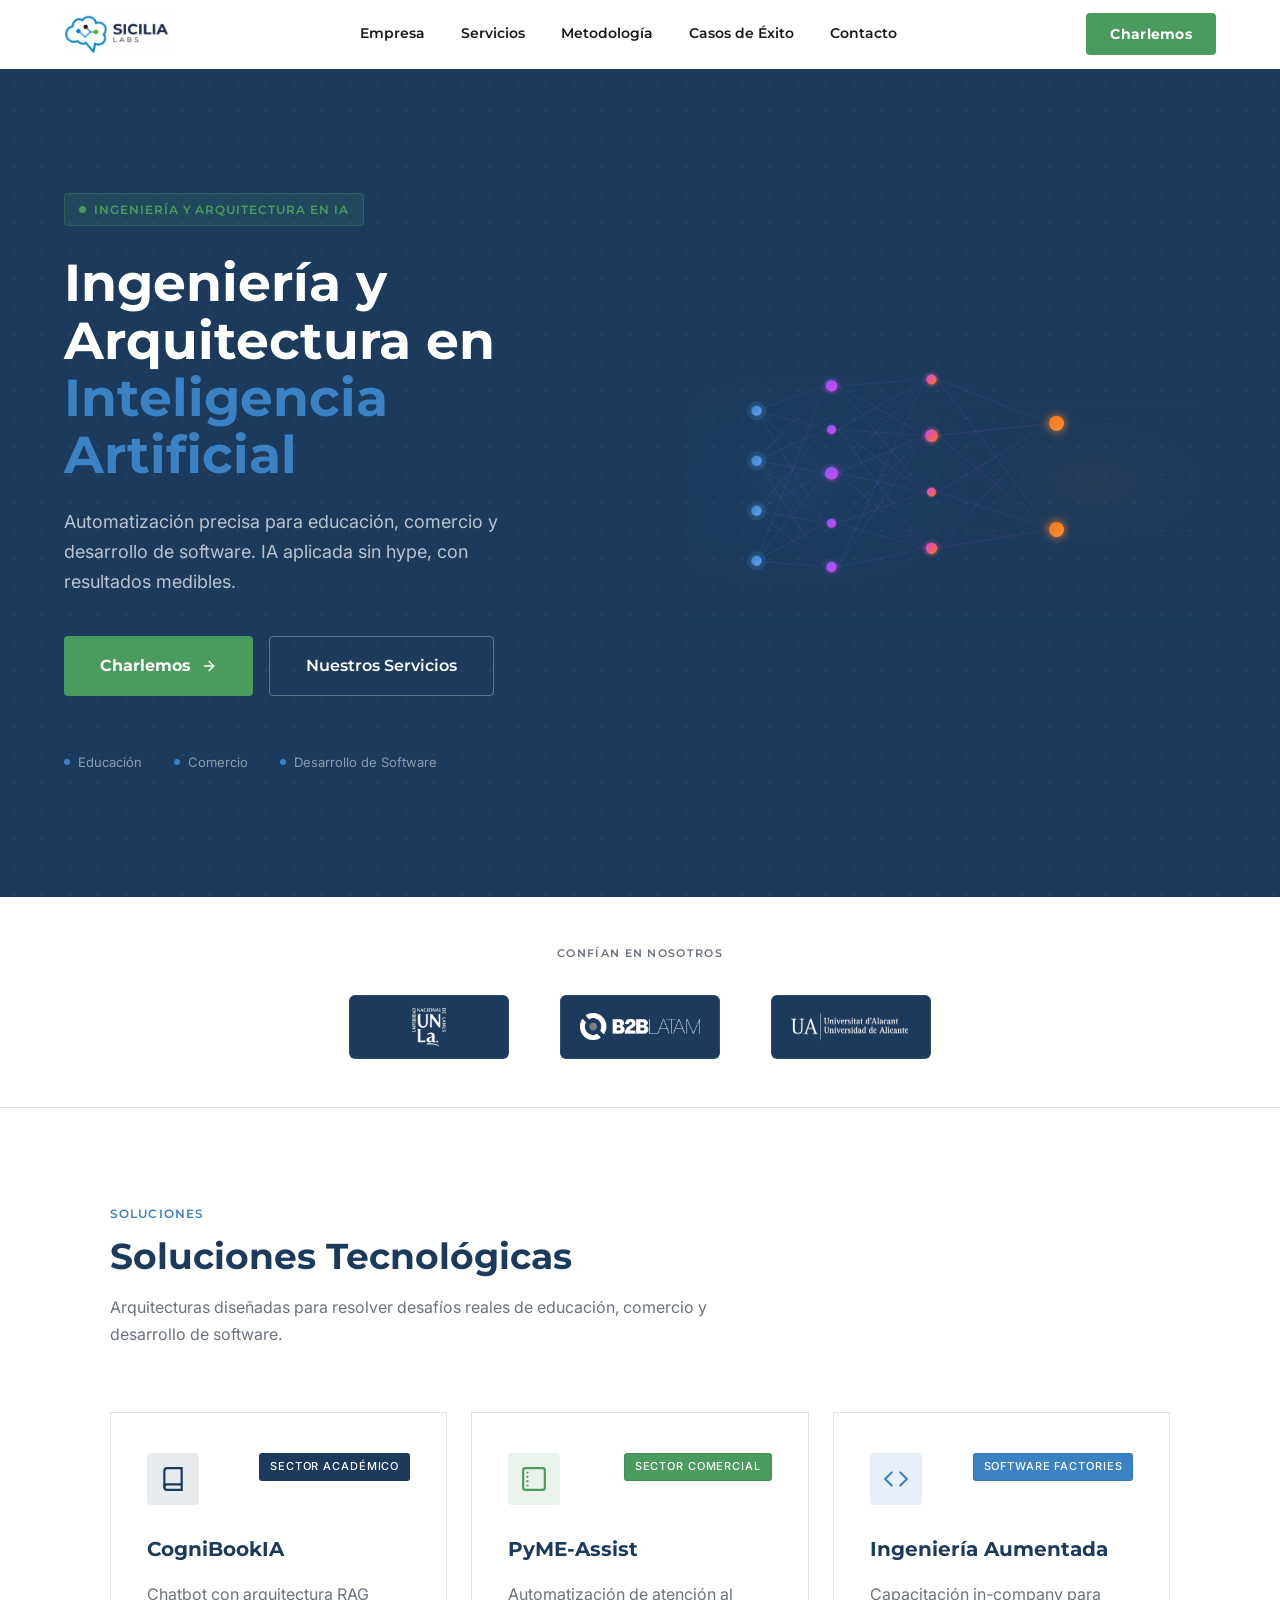
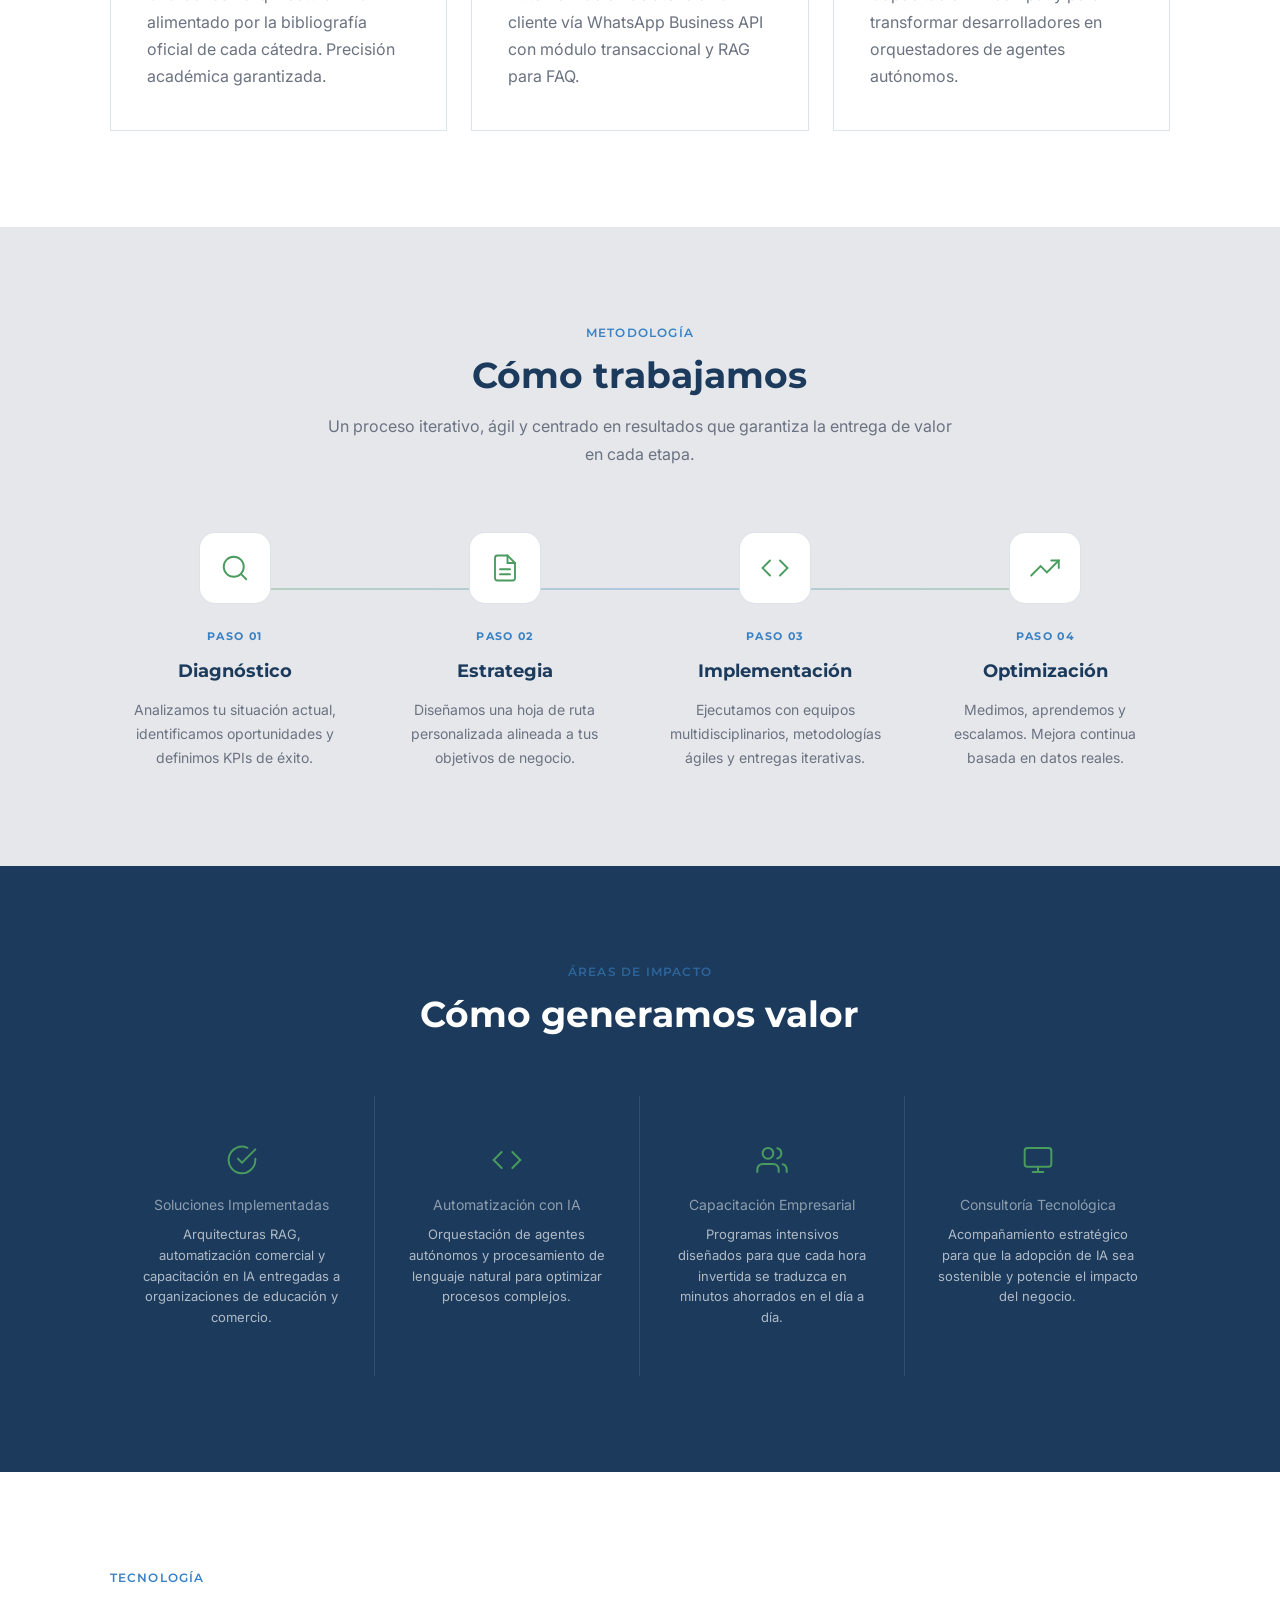
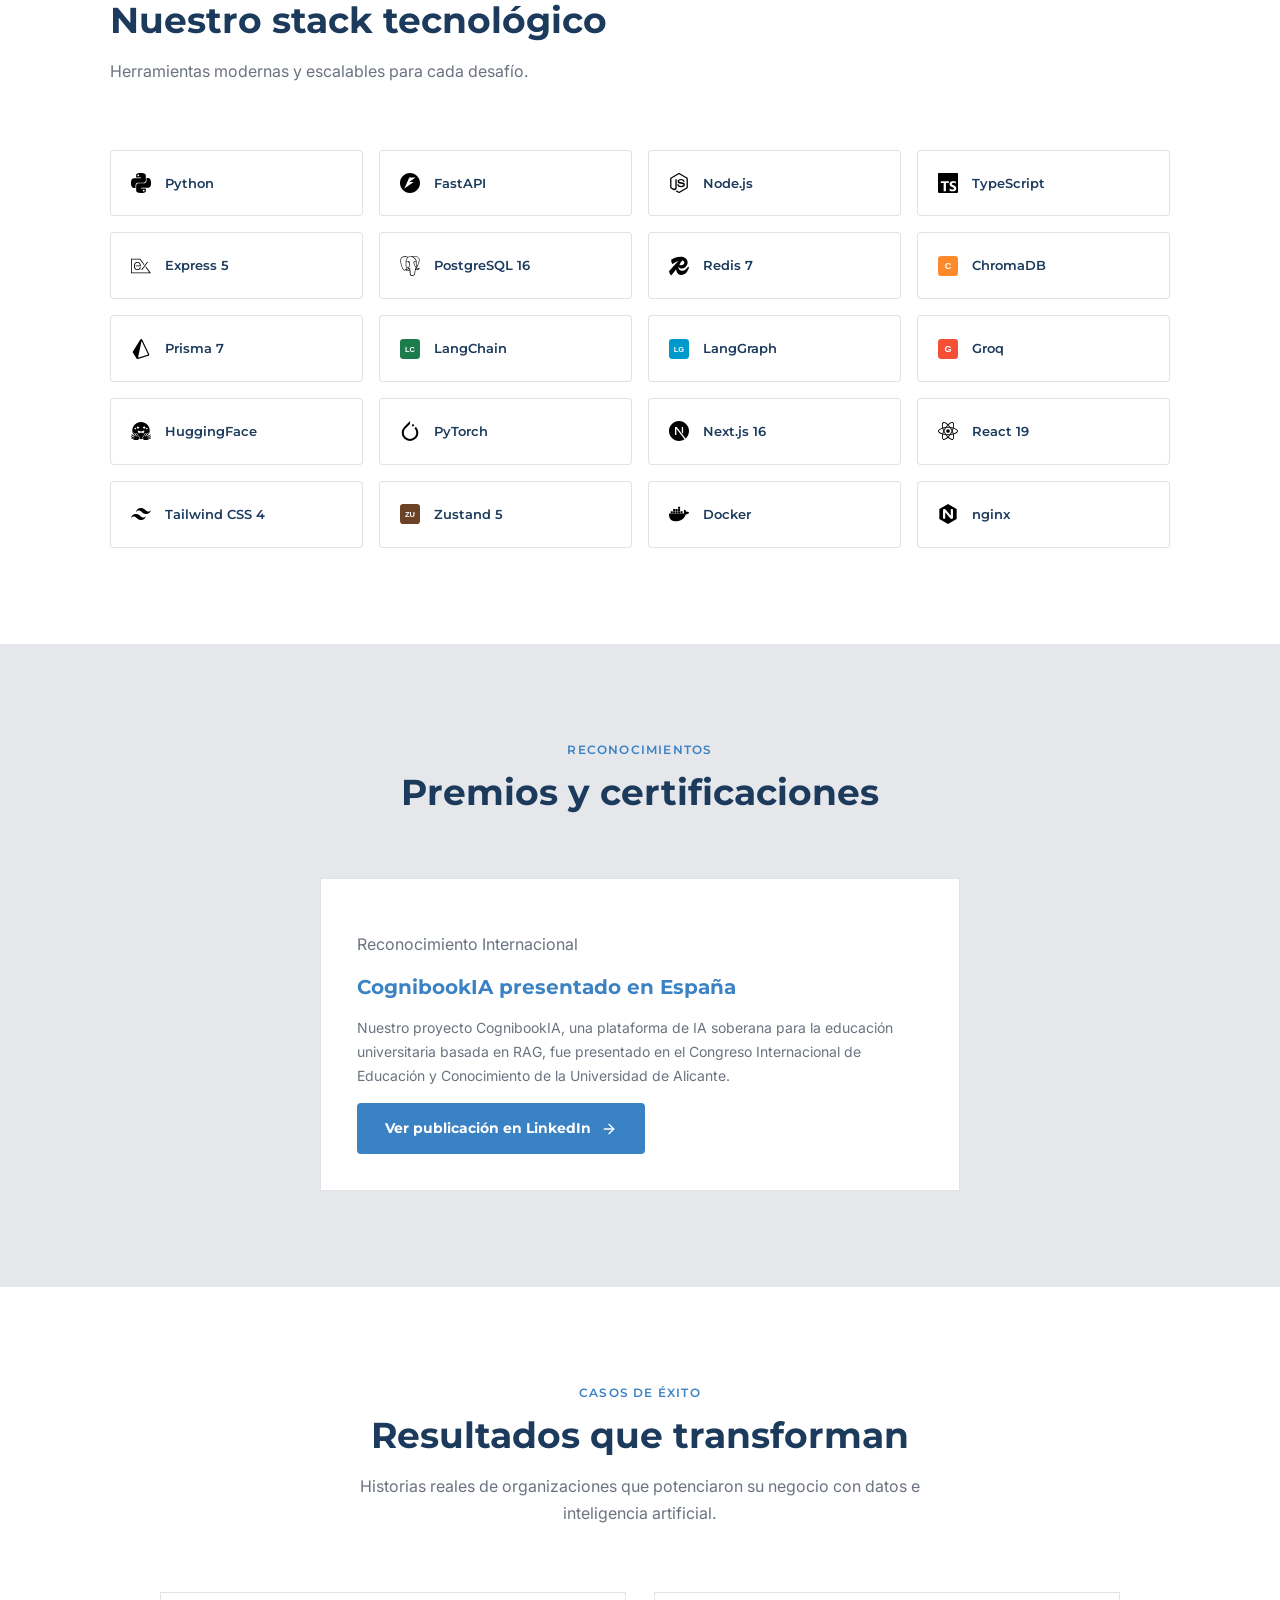
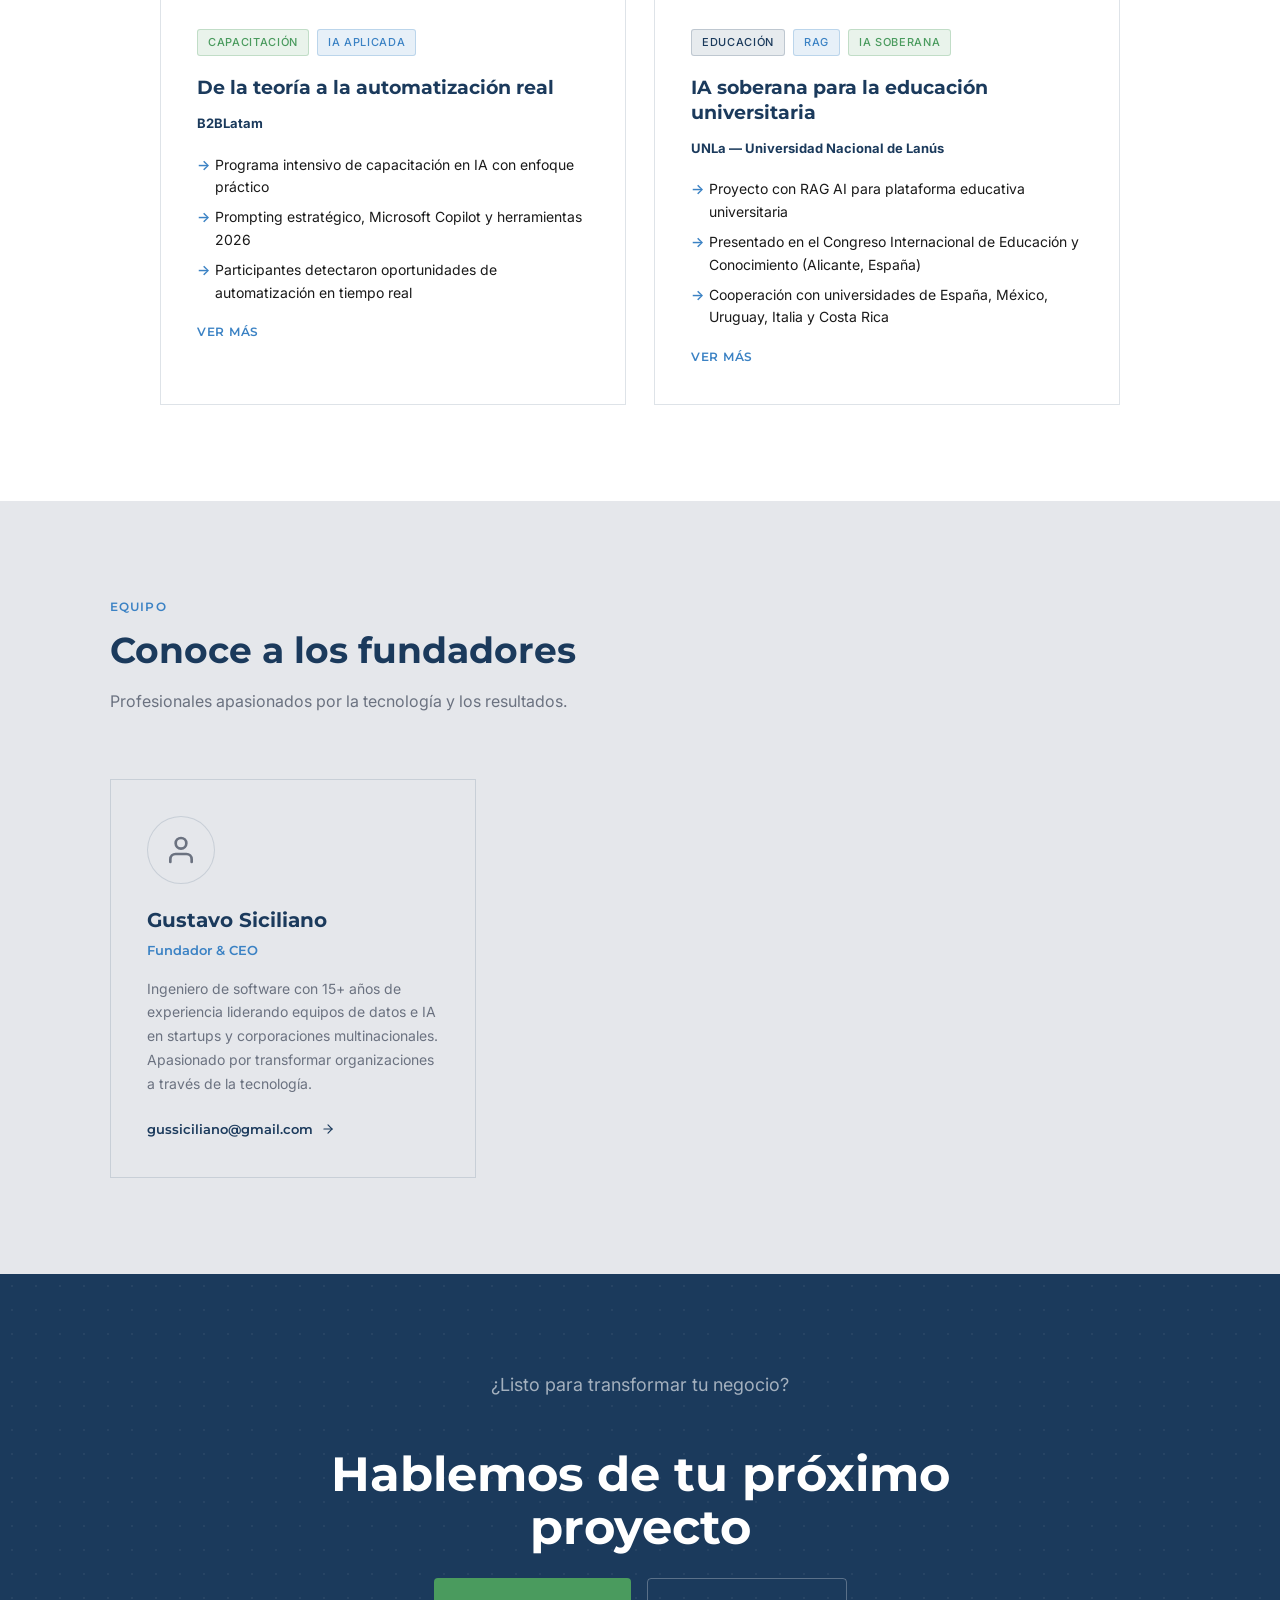
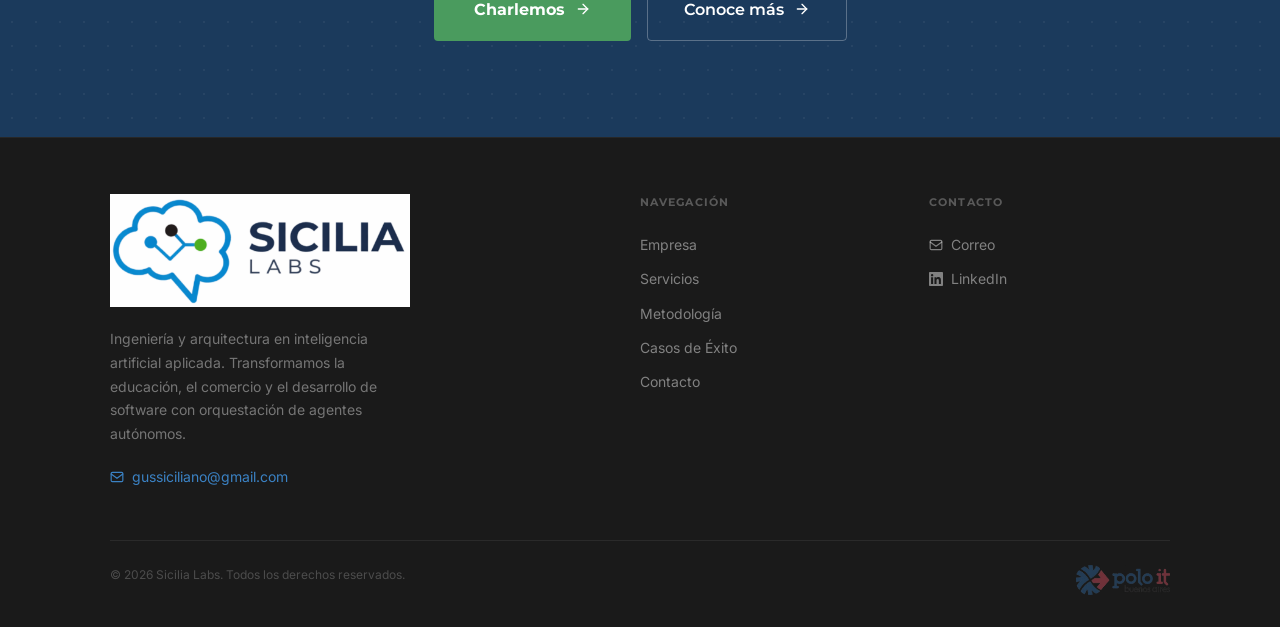
==== index.html @ d1e81785 "style: mejorar consistencia visual de la sección Soluciones Tecnológicas" ====
<!DOCTYPE html>
<html lang="es-MX">
<head>
  <meta charset="UTF-8">
  <meta name="viewport" content="width=device-width, initial-scale=1.0">
  <title>Sicilia Labs</title>
  <meta name="description" content="Sicilia Labs — Ingeniería y arquitectura en inteligencia artificial. Soluciones RAG para educación, automatización comercial y capacitación en IA para empresas.">
  <link rel="canonical" href="https://sicilialabs.tech/">
  <link rel="icon" type="image/png" href="assets/img/favicon.png">

  <meta property="og:type" content="website">
  <meta property="og:title" content="Sicilia Labs — Ingeniería y Arquitectura en IA">
  <meta property="og:description" content="Soluciones RAG para educación, automatización comercial con WhatsApp Business API y capacitación in-company en IA.">
  <meta property="og:url" content="https://sicilialabs.tech/">
  <meta property="og:site_name" content="Sicilia Labs">
  <meta name="twitter:card" content="summary_large_image">
  <meta name="twitter:title" content="Sicilia Labs — Ingeniería y Arquitectura en IA">
  <meta name="twitter:description" content="Soluciones RAG para educación, automatización comercial con WhatsApp Business API y capacitación in-company en IA.">

  <script type="application/ld+json">
  {
    "@context": "https://schema.org",
    "@type": "Organization",
    "name": "Sicilia Labs",
    "url": "https://sicilialabs.tech/",
    "email": "gussiciliano@gmail.com",
    "description": "Ingeniería y arquitectura en inteligencia artificial. Soluciones RAG, automatización comercial y capacitación en IA."
  }
  </script>

  <link rel="preconnect" href="https://fonts.googleapis.com">
  <link rel="preconnect" href="https://fonts.gstatic.com" crossorigin>
  <link href="https://fonts.googleapis.com/css2?family=Inter:wght@400;500;600;700&family=Montserrat:wght@600;700&display=swap" rel="stylesheet">

  <link rel="stylesheet" href="assets/css/styles.css">
</head>
<body>

  <a href="#main-content" class="sr-only" style="position:absolute;left:-9999px;width:1px;height:1px;overflow:hidden;clip:rect(0,0,0,0);white-space:nowrap;">Saltar al contenido principal</a>

  <!-- Nav -->
  <nav class="nav" aria-label="Navegación principal">
    <div class="nav-inner">
      <a href="index.html" class="nav-logo" aria-label="Ir al inicio">
        <img src="assets/img/full-logo.png" alt="Sicilia Labs" width="180" height="55">
      </a>

      <div class="nav-links">
        <a href="empresa.html" class="nav-link">Empresa</a>
        <a href="#soluciones" class="nav-link">Servicios</a>
        <a href="#metodologia" class="nav-link">Metodología</a>
        <a href="#casos-de-exito" class="nav-link">Casos de Éxito</a>
        <a href="#contacto" class="nav-link">Contacto</a>
      </div>

      <a href="mailto:gussiciliano@gmail.com" class="nav-cta">Charlemos</a>

      <button class="nav-hamburger" aria-label="Abrir menú de navegación" aria-expanded="false">
        <svg width="26" height="26" viewBox="0 0 24 24" fill="none" stroke="currentColor" stroke-width="2" stroke-linecap="round">
          <line x1="4" y1="7" x2="20" y2="7"></line>
          <line x1="4" y1="12" x2="20" y2="12"></line>
          <line x1="4" y1="17" x2="20" y2="17"></line>
        </svg>
      </button>
    </div>

    <div class="nav-mobile" role="menu">
      <a href="empresa.html" class="nav-link" role="menuitem">Empresa</a>
      <a href="#soluciones" class="nav-link" role="menuitem">Servicios</a>
      <a href="#metodologia" class="nav-link" role="menuitem">Metodología</a>
      <a href="#casos-de-exito" class="nav-link" role="menuitem">Casos de Éxito</a>
      <a href="#contacto" class="nav-link" role="menuitem">Contacto</a>
      <a href="mailto:gussiciliano@gmail.com" class="nav-cta">Charlemos</a>
    </div>
  </nav>

  <main id="main-content">

    <!-- ────── HOME ────── -->

      <!-- Hero -->
      <section class="hero" aria-label="Hero">
        <div class="hero-inner">
          <div class="hero-grid">
            <div>
              <div class="hero-badge" role="status">
                <span class="hero-badge-dot" aria-hidden="true"></span>
                <span class="hero-badge-text">Ingeniería y Arquitectura en IA</span>
              </div>
              <h1>Ingeniería y Arquitectura en <span>Inteligencia Artificial</span></h1>
              <p>Automatización precisa para educación, comercio y desarrollo de software. IA aplicada sin hype, con resultados medibles.</p>
              <div class="hero-actions">
                <a href="mailto:gussiciliano@gmail.com" class="btn-primary">
                  Charlemos
                  <svg width="16" height="16" viewBox="0 0 24 24" fill="none" stroke="currentColor" stroke-width="2" stroke-linecap="round"><line x1="5" y1="12" x2="19" y2="12"/><polyline points="12 5 19 12 12 19"/></svg>
                </a>
                <a href="#soluciones" class="btn-secondary">Nuestros Servicios</a>
              </div>
              <div class="hero-pillars">
                <div class="hero-pillar">
                  <span class="hero-pillar-dot" aria-hidden="true"></span>
                  <span>Educación</span>
                </div>
                <div class="hero-pillar">
                  <span class="hero-pillar-dot" aria-hidden="true"></span>
                  <span>Comercio</span>
                </div>
                <div class="hero-pillar">
                  <span class="hero-pillar-dot" aria-hidden="true"></span>
                  <span>Desarrollo de Software</span>
                </div>
              </div>
            </div>
            <div class="hero-visual" aria-hidden="true">
              <svg class="neural-svg" viewBox="0 0 800 450" width="100%" height="100%" xmlns="http://www.w3.org/2000/svg">
                <defs>
                  <linearGradient id="gradInput" x1="0%" y1="0%" x2="100%" y2="100%">
                    <stop offset="0%" stop-color="#3B82C4"/>
                    <stop offset="100%" stop-color="#60A5FA"/>
                  </linearGradient>
                  <linearGradient id="gradHidden1" x1="0%" y1="0%" x2="100%" y2="100%">
                    <stop offset="0%" stop-color="#8B5CF6"/>
                    <stop offset="100%" stop-color="#D946EF"/>
                  </linearGradient>
                  <linearGradient id="gradHidden2" x1="0%" y1="0%" x2="100%" y2="100%">
                    <stop offset="0%" stop-color="#D946EF"/>
                    <stop offset="100%" stop-color="#F97316"/>
                  </linearGradient>
                  <linearGradient id="gradOutput" x1="0%" y1="0%" x2="100%" y2="100%">
                    <stop offset="0%" stop-color="#F97316"/>
                    <stop offset="100%" stop-color="#FB923C"/>
                  </linearGradient>
                  <linearGradient id="conn1" x1="0%" y1="0%" x2="100%" y2="0%">
                    <stop offset="0%" stop-color="#3B82C4" stop-opacity="0.3"/>
                    <stop offset="50%" stop-color="#8B5CF6" stop-opacity="0.3"/>
                    <stop offset="100%" stop-color="#D946EF" stop-opacity="0.15"/>
                  </linearGradient>
                  <linearGradient id="conn2" x1="0%" y1="0%" x2="100%" y2="0%">
                    <stop offset="0%" stop-color="#D946EF" stop-opacity="0.25"/>
                    <stop offset="50%" stop-color="#D946EF" stop-opacity="0.25"/>
                    <stop offset="100%" stop-color="#F97316" stop-opacity="0.15"/>
                  </linearGradient>
                  <filter id="glow" x="-50%" y="-50%" width="200%" height="200%">
                    <feGaussianBlur stdDeviation="4" result="blur"/>
                    <feMerge>
                      <feMergeNode in="blur"/>
                      <feMergeNode in="SourceGraphic"/>
                    </feMerge>
                  </filter>
                  <filter id="glowIntense" x="-100%" y="-100%" width="300%" height="300%">
                    <feGaussianBlur stdDeviation="8" result="blur"/>
                    <feMerge>
                      <feMergeNode in="blur"/>
                      <feMergeNode in="SourceGraphic"/>
                    </feMerge>
                  </filter>
                  <filter id="glowSoft" x="-50%" y="-50%" width="200%" height="200%">
                    <feGaussianBlur stdDeviation="2" result="blur"/>
                    <feMerge>
                      <feMergeNode in="blur"/>
                      <feMergeNode in="SourceGraphic"/>
                    </feMerge>
                  </filter>
                </defs>
                <style>
                  @keyframes pulse { 0%, 100% { opacity: 0.6; } 50% { opacity: 1; } }
                  @keyframes pulseSoft { 0%, 100% { opacity: 0.4; } 50% { opacity: 0.7; } }
                  @keyframes dashFlow { to { stroke-dashoffset: -200; } }
                  .node-input { animation: pulse 3s ease-in-out infinite; }
                  .node-hidden { animation: pulseSoft 4s ease-in-out infinite; }
                  .node-output { animation: pulse 2.5s ease-in-out infinite; }
                  .conn-flow { stroke-dasharray: 4 6; animation: dashFlow 3s linear infinite; }
                </style>
                <rect width="800" height="450" fill="var(--dark)"/>
                <g stroke="rgba(255,255,255,0.025)" stroke-width="0.5">
                  <line x1="0" y1="0" x2="800" y2="0"/> <line x1="0" y1="50" x2="800" y2="50"/>
                  <line x1="0" y1="100" x2="800" y2="100"/> <line x1="0" y1="150" x2="800" y2="150"/>
                  <line x1="0" y1="200" x2="800" y2="200"/> <line x1="0" y1="250" x2="800" y2="250"/>
                  <line x1="0" y1="300" x2="800" y2="300"/> <line x1="0" y1="350" x2="800" y2="350"/>
                  <line x1="0" y1="400" x2="800" y2="400"/> <line x1="0" y1="450" x2="800" y2="450"/>
                  <line x1="0" y1="0" x2="0" y2="450"/> <line x1="100" y1="0" x2="100" y2="450"/>
                  <line x1="200" y1="0" x2="200" y2="450"/> <line x1="300" y1="0" x2="300" y2="450"/>
                  <line x1="400" y1="0" x2="400" y2="450"/> <line x1="500" y1="0" x2="500" y2="450"/>
                  <line x1="600" y1="0" x2="600" y2="450"/> <line x1="700" y1="0" x2="700" y2="450"/>
                  <line x1="800" y1="0" x2="800" y2="450"/>
                </g>
                <g stroke="url(#conn1)" stroke-width="0.8" fill="none">
                  <line x1="100" y1="110" x2="210" y2="70"/> <line x1="100" y1="110" x2="210" y2="140"/>
                  <line x1="100" y1="110" x2="210" y2="210"/> <line x1="100" y1="110" x2="210" y2="290"/>
                  <line x1="100" y1="190" x2="210" y2="70"/> <line x1="100" y1="190" x2="210" y2="140"/>
                  <line x1="100" y1="190" x2="210" y2="210"/> <line x1="100" y1="190" x2="210" y2="290"/>
                  <line x1="100" y1="190" x2="210" y2="360"/> <line x1="100" y1="270" x2="210" y2="140"/>
                  <line x1="100" y1="270" x2="210" y2="210"/> <line x1="100" y1="270" x2="210" y2="290"/>
                  <line x1="100" y1="270" x2="210" y2="360"/> <line x1="100" y1="350" x2="210" y2="70"/>
                  <line x1="100" y1="350" x2="210" y2="210"/> <line x1="100" y1="350" x2="210" y2="290"/>
                  <line x1="100" y1="350" x2="210" y2="360"/>
                  <line x1="230" y1="70" x2="370" y2="60"/> <line x1="230" y1="70" x2="370" y2="150"/>
                  <line x1="230" y1="70" x2="370" y2="240"/> <line x1="230" y1="140" x2="370" y2="60"/>
                  <line x1="230" y1="140" x2="370" y2="150"/> <line x1="230" y1="140" x2="370" y2="240"/>
                  <line x1="230" y1="140" x2="370" y2="330"/> <line x1="230" y1="210" x2="370" y2="60"/>
                  <line x1="230" y1="210" x2="370" y2="150"/> <line x1="230" y1="210" x2="370" y2="240"/>
                  <line x1="230" y1="210" x2="370" y2="330"/> <line x1="230" y1="290" x2="370" y2="150"/>
                  <line x1="230" y1="290" x2="370" y2="240"/> <line x1="230" y1="290" x2="370" y2="330"/>
                  <line x1="230" y1="360" x2="370" y2="60"/> <line x1="230" y1="360" x2="370" y2="150"/>
                  <line x1="230" y1="360" x2="370" y2="330"/>
                </g>
                <g stroke="url(#conn2)" stroke-width="0.9" fill="none">
                  <line x1="390" y1="60" x2="570" y2="130"/> <line x1="390" y1="60" x2="570" y2="300"/>
                  <line x1="390" y1="150" x2="570" y2="130"/> <line x1="390" y1="150" x2="570" y2="300"/>
                  <line x1="390" y1="240" x2="570" y2="130"/> <line x1="390" y1="240" x2="570" y2="300"/>
                  <line x1="390" y1="330" x2="570" y2="130"/> <line x1="390" y1="330" x2="570" y2="300"/>
                </g>
                <g class="node-input">
                  <circle cx="100" cy="110" r="8" fill="url(#gradInput)" filter="url(#glow)"/>
                  <circle cx="100" cy="190" r="8" fill="url(#gradInput)" filter="url(#glow)"/>
                  <circle cx="100" cy="270" r="8" fill="url(#gradInput)" filter="url(#glow)"/>
                  <circle cx="100" cy="350" r="8" fill="url(#gradInput)" filter="url(#glow)"/>
                </g>
                <g class="node-hidden">
                  <circle cx="220" cy="70" r="9" fill="url(#gradHidden1)" filter="url(#glow)"/>
                  <circle cx="220" cy="140" r="7" fill="url(#gradHidden1)" filter="url(#glowSoft)"/>
                  <circle cx="220" cy="210" r="10" fill="url(#gradHidden1)" filter="url(#glow)"/>
                  <circle cx="220" cy="290" r="7" fill="url(#gradHidden1)" filter="url(#glowSoft)"/>
                  <circle cx="220" cy="360" r="8" fill="url(#gradHidden1)" filter="url(#glow)"/>
                </g>
                <g class="node-hidden">
                  <circle cx="380" cy="60" r="8" fill="url(#gradHidden2)" filter="url(#glow)"/>
                  <circle cx="380" cy="150" r="10" fill="url(#gradHidden2)" filter="url(#glow)"/>
                  <circle cx="380" cy="240" r="7" fill="url(#gradHidden2)" filter="url(#glowSoft)"/>
                  <circle cx="380" cy="330" r="9" fill="url(#gradHidden2)" filter="url(#glow)"/>
                </g>
                <g class="node-output">
                  <circle cx="580" cy="130" r="12" fill="url(#gradOutput)" filter="url(#glowIntense)"/>
                  <circle cx="580" cy="300" r="12" fill="url(#gradOutput)" filter="url(#glowIntense)"/>
                </g>
                <g class="node-input">
                  <circle cx="100" cy="110" r="14" fill="none" stroke="url(#gradInput)" stroke-width="1" opacity="0.3" filter="url(#glowSoft)"/>
                  <circle cx="100" cy="190" r="14" fill="none" stroke="url(#gradInput)" stroke-width="1" opacity="0.3" filter="url(#glowSoft)"/>
                  <circle cx="100" cy="270" r="14" fill="none" stroke="url(#gradInput)" stroke-width="1" opacity="0.3" filter="url(#glowSoft)"/>
                  <circle cx="100" cy="350" r="14" fill="none" stroke="url(#gradInput)" stroke-width="1" opacity="0.3" filter="url(#glowSoft)"/>
                </g>
                <g stroke="url(#conn1)" stroke-width="1.2" fill="none" class="conn-flow" opacity="0.5">
                  <line x1="100" y1="190" x2="220" y2="210"/>
                  <line x1="220" y1="210" x2="380" y2="150"/>
                  <line x1="380" y1="150" x2="580" y2="130"/>
                </g>
                <radialGradient id="bgGlowLeft" cx="20%" cy="50%" r="40%">
                  <stop offset="0%" stop-color="#3B82C4" stop-opacity="0.06"/>
                  <stop offset="100%" stop-color="var(--dark)" stop-opacity="0"/>
                </radialGradient>
                <radialGradient id="bgGlowRight" cx="80%" cy="50%" r="30%">
                  <stop offset="0%" stop-color="#F97316" stop-opacity="0.05"/>
                  <stop offset="100%" stop-color="var(--dark)" stop-opacity="0"/>
                </radialGradient>
                <rect width="800" height="450" fill="url(#bgGlowLeft)"/>
                <rect width="800" height="450" fill="url(#bgGlowRight)"/>
              </svg>
            </div>
          </div>
        </div>
      </section>

      <!-- Clients -->
      <section class="clients" aria-label="Clientes">
        <p class="clients-label">Confían en nosotros</p>
        <div class="clients-list">
          <span class="client-item"><img src="assets/img/clients/unla.png" alt="Universidad Nacional de Lanús" loading="lazy"></span>
          <span class="client-item"><img src="assets/img/clients/b2b.webp" alt="B2BLatam" loading="lazy"></span>
          <span class="client-item"><img src="assets/img/clients/ua.png" alt="Universidad de Alicante" loading="lazy"></span>
        </div>
      </section>

      <!-- Solutions -->
      <section class="section" id="soluciones" aria-labelledby="solutions-title">
        <div class="container">
          <div class="section-header">
            <p class="section-title">Soluciones</p>
            <h2 class="section-heading" id="solutions-title">Soluciones Tecnológicas</h2>
            <p class="section-sub">Arquitecturas diseñadas para resolver desafíos reales de educación, comercio y desarrollo de software.</p>
          </div>
          <div class="solutions-grid">
              <article class="solution-card">
              <div class="solution-card-header">
                <div class="solution-icon" style="background:rgba(27,58,92,0.1);color:var(--dark);">
                  <svg width="26" height="26" viewBox="0 0 24 24" fill="none" stroke="currentColor" stroke-width="2" stroke-linecap="round"><path d="M4 19.5A2.5 2.5 0 0 1 6.5 17H20"/><path d="M6.5 2H20v20H6.5A2.5 2.5 0 0 1 4 19.5v-15A2.5 2.5 0 0 1 6.5 2z"/></svg>
                </div>
                <span class="solution-tag" style="background:var(--dark);color:var(--white);">Sector Académico</span>
              </div>
              <h3>CogniBookIA</h3>
              <p class="section-sub">Chatbot con arquitectura RAG alimentado por la bibliografía oficial de cada cátedra. Precisión académica garantizada.</p>
            </article>

            <article class="solution-card">
              <div class="solution-card-header">
                <div class="solution-icon" style="background:rgba(74,155,94,0.12);color:var(--green);">
                  <svg width="26" height="26" viewBox="0 0 24 24" fill="none" stroke="currentColor" stroke-width="2" stroke-linecap="round"><rect x="2" y="2" width="20" height="20" rx="2"/><path d="M6 6h.01M6 10h.01M6 14h.01M6 18h.01"/></svg>
                </div>
                <span class="solution-tag" style="background:var(--green);color:var(--white);">Sector Comercial</span>
              </div>
              <h3>PyME-Assist</h3>
              <p class="section-sub">Automatización de atención al cliente vía WhatsApp Business API con módulo transaccional y RAG para FAQ.</p>
            </article>

            <article class="solution-card">
              <div class="solution-card-header">
                <div class="solution-icon" style="background:rgba(59,130,196,0.12);color:var(--light);">
                  <svg width="26" height="26" viewBox="0 0 24 24" fill="none" stroke="currentColor" stroke-width="2" stroke-linecap="round"><polyline points="16 18 22 12 16 6"/><polyline points="8 6 2 12 8 18"/></svg>
                </div>
                <span class="solution-tag" style="background:var(--light);color:var(--white);">Software Factories</span>
              </div>
              <h3>Ingeniería Aumentada</h3>
              <p class="section-sub">Capacitación in-company para transformar desarrolladores en orquestadores de agentes autónomos.</p>
            </article>
          </div>
        </div>
      </section>

      <!-- Methodology -->
      <section class="section methodology-section" id="metodologia" aria-labelledby="method-title">
        <div class="container">
          <div class="section-header center">
            <p class="section-title">Metodología</p>
            <h2 class="section-heading" id="method-title">Cómo trabajamos</h2>
            <p class="section-sub" style="margin-left:auto;margin-right:auto;">Un proceso iterativo, ágil y centrado en resultados que garantiza la entrega de valor en cada etapa.</p>
          </div>
        </div>
        <div class="container methodology-container">
          <div class="timeline-track" aria-hidden="true"></div>
          <div class="methodology-grid">
            <div class="method-step">
              <div class="method-step-icon-wrap">
                <svg viewBox="0 0 24 24" fill="none" stroke="currentColor" stroke-width="1.5" stroke-linecap="round"><circle cx="11" cy="11" r="8"/><line x1="21" y1="21" x2="16.65" y2="16.65"/></svg>
              </div>
              <span class="method-step-label">PASO 01</span>
              <h3>Diagnóstico</h3>
              <p>Analizamos tu situación actual, identificamos oportunidades y definimos KPIs de éxito.</p>
            </div>
            <div class="method-step">
              <div class="method-step-icon-wrap">
                <svg viewBox="0 0 24 24" fill="none" stroke="currentColor" stroke-width="1.5" stroke-linecap="round"><path d="M14 2H6a2 2 0 0 0-2 2v16a2 2 0 0 0 2 2h12a2 2 0 0 0 2-2V8z"/><polyline points="14 2 14 8 20 8"/><line x1="16" y1="13" x2="8" y2="13"/><line x1="16" y1="17" x2="8" y2="17"/></svg>
              </div>
              <span class="method-step-label">PASO 02</span>
              <h3>Estrategia</h3>
              <p>Diseñamos una hoja de ruta personalizada alineada a tus objetivos de negocio.</p>
            </div>
            <div class="method-step">
              <div class="method-step-icon-wrap">
                <svg viewBox="0 0 24 24" fill="none" stroke="currentColor" stroke-width="1.5" stroke-linecap="round"><polyline points="16 18 22 12 16 6"/><polyline points="8 6 2 12 8 18"/></svg>
              </div>
              <span class="method-step-label">PASO 03</span>
              <h3>Implementación</h3>
              <p>Ejecutamos con equipos multidisciplinarios, metodologías ágiles y entregas iterativas.</p>
            </div>
            <div class="method-step">
              <div class="method-step-icon-wrap">
                <svg viewBox="0 0 24 24" fill="none" stroke="currentColor" stroke-width="1.5" stroke-linecap="round"><polyline points="23 6 13.5 15.5 8.5 10.5 1 18"/><polyline points="17 6 23 6 23 12"/></svg>
              </div>
              <span class="method-step-label">PASO 04</span>
              <h3>Optimización</h3>
              <p>Medimos, aprendemos y escalamos. Mejora continua basada en datos reales.</p>
            </div>
          </div>
        </div>
      </section>

      <!-- Metrics -->
      <section class="section bg-dark" aria-labelledby="metrics-title">
        <div class="container">
          <div class="metrics-header">
            <p class="section-title" style="color:rgba(59,130,196,0.6);">Áreas de impacto</p>
            <h2 class="section-heading" id="metrics-title" style="color:#fff;">Cómo generamos valor</h2>
          </div>
          <div class="metrics-grid">
            <div class="metric-card">
              <div class="metric-icon">
                <svg width="32" height="32" viewBox="0 0 24 24" fill="none" stroke="#4A9B5E" stroke-width="1.5" stroke-linecap="round"><path d="M22 11.08V12a10 10 0 1 1-5.93-9.14"/><polyline points="22 4 12 14.01 9 11.01"/></svg>
              </div>
              <p class="metric-label">Soluciones Implementadas</p>
              <p class="metric-desc">Arquitecturas RAG, automatización comercial y capacitación en IA entregadas a organizaciones de educación y comercio.</p>
            </div>
            <div class="metric-card">
              <div class="metric-icon">
                <svg width="32" height="32" viewBox="0 0 24 24" fill="none" stroke="#4A9B5E" stroke-width="1.5" stroke-linecap="round"><polyline points="16 18 22 12 16 6"/><polyline points="8 6 2 12 8 18"/></svg>
              </div>
              <p class="metric-label">Automatización con IA</p>
              <p class="metric-desc">Orquestación de agentes autónomos y procesamiento de lenguaje natural para optimizar procesos complejos.</p>
            </div>
            <div class="metric-card">
              <div class="metric-icon">
                <svg width="32" height="32" viewBox="0 0 24 24" fill="none" stroke="#4A9B5E" stroke-width="1.5" stroke-linecap="round"><path d="M17 21v-2a4 4 0 0 0-4-4H5a4 4 0 0 0-4 4v2"/><circle cx="9" cy="7" r="4"/><path d="M23 21v-2a4 4 0 0 0-3-3.87"/><path d="M16 3.13a4 4 0 0 1 0 7.75"/></svg>
              </div>
              <p class="metric-label">Capacitación Empresarial</p>
              <p class="metric-desc">Programas intensivos diseñados para que cada hora invertida se traduzca en minutos ahorrados en el día a día.</p>
            </div>
            <div class="metric-card">
              <div class="metric-icon">
                <svg width="32" height="32" viewBox="0 0 24 24" fill="none" stroke="#4A9B5E" stroke-width="1.5" stroke-linecap="round"><rect x="2" y="3" width="20" height="14" rx="2"/><line x1="8" y1="21" x2="16" y2="21"/><line x1="12" y1="17" x2="12" y2="21"/></svg>
              </div>
              <p class="metric-label">Consultoría Tecnológica</p>
              <p class="metric-desc">Acompañamiento estratégico para que la adopción de IA sea sostenible y potencie el impacto del negocio.</p>
            </div>
          </div>
        </div>
      </section>

      <!-- Tech Stack -->
      <section class="section" aria-labelledby="tech-title">
        <div class="container">
          <div class="section-header">
            <p class="section-title">Tecnología</p>
            <h2 class="section-heading" id="tech-title">Nuestro stack tecnológico</h2>
            <p class="section-sub">Herramientas modernas y escalables para cada desafío.</p>
          </div>
          <div class="tech-grid">
            <div class="tech-item"><img src="assets/img/tech/python.svg" alt="" width="20" height="20"><span>Python</span></div>
            <div class="tech-item"><img src="assets/img/tech/fastapi.svg" alt="" width="20" height="20"><span>FastAPI</span></div>
            <div class="tech-item"><img src="assets/img/tech/nodedotjs.svg" alt="" width="20" height="20"><span>Node.js</span></div>
            <div class="tech-item"><img src="assets/img/tech/typescript.svg" alt="" width="20" height="20"><span>TypeScript</span></div>
            <div class="tech-item"><img src="assets/img/tech/express.svg" alt="" width="20" height="20"><span>Express 5</span></div>
            <div class="tech-item"><img src="assets/img/tech/postgresql.svg" alt="" width="20" height="20"><span>PostgreSQL 16</span></div>
            <div class="tech-item"><img src="assets/img/tech/redis.svg" alt="" width="20" height="20"><span>Redis 7</span></div>
            <div class="tech-item"><img src="assets/img/tech/chromadb.svg" alt="" width="20" height="20"><span>ChromaDB</span></div>
            <div class="tech-item"><img src="assets/img/tech/prisma.svg" alt="" width="20" height="20"><span>Prisma 7</span></div>
            <div class="tech-item"><img src="assets/img/tech/langchain.svg" alt="" width="20" height="20"><span>LangChain</span></div>
            <div class="tech-item"><img src="assets/img/tech/langgraph.svg" alt="" width="20" height="20"><span>LangGraph</span></div>
            <div class="tech-item"><img src="assets/img/tech/groq.svg" alt="" width="20" height="20"><span>Groq</span></div>
            <div class="tech-item"><img src="assets/img/tech/huggingface.svg" alt="" width="20" height="20"><span>HuggingFace</span></div>
            <div class="tech-item"><img src="assets/img/tech/pytorch.svg" alt="" width="20" height="20"><span>PyTorch</span></div>
            <div class="tech-item"><img src="assets/img/tech/nextdotjs.svg" alt="" width="20" height="20"><span>Next.js 16</span></div>
            <div class="tech-item"><img src="assets/img/tech/react.svg" alt="" width="20" height="20"><span>React 19</span></div>
            <div class="tech-item"><img src="assets/img/tech/tailwindcss.svg" alt="" width="20" height="20"><span>Tailwind CSS 4</span></div>
            <div class="tech-item"><img src="assets/img/tech/zustand.svg" alt="" width="20" height="20"><span>Zustand 5</span></div>
            <div class="tech-item"><img src="assets/img/tech/docker.svg" alt="" width="20" height="20"><span>Docker</span></div>
            <div class="tech-item"><img src="assets/img/tech/nginx.svg" alt="" width="20" height="20"><span>nginx</span></div>
          </div>
        </div>
      </section>

      <!-- Awards -->
      <section class="section bg-gray" aria-labelledby="awards-title">
        <div class="container">
          <div class="section-header center">
            <p class="section-title">Reconocimientos</p>
            <h2 class="section-heading" id="awards-title">Premios y certificaciones</h2>
          </div>
          <div class="award-card">
            <span class="section-sub">Reconocimiento Internacional</span>
            <h3 class="section-sub">CognibookIA presentado en España</h3>
            <p class="section-sub">Nuestro proyecto CognibookIA, una plataforma de IA soberana para la educación universitaria basada en RAG, fue presentado en el Congreso Internacional de Educación y Conocimiento de la Universidad de Alicante.</p>
            <a href="https://www.linkedin.com/posts/gustavo-hernan-siciliano_educaciaejn-cooperaciaejn-unla-activity-7470925528321904640-ztin" target="_blank" rel="noopener noreferrer" class="btn-primary btn-blue">
              Ver publicación en LinkedIn
              <svg width="16" height="16" viewBox="0 0 24 24" fill="none" stroke="currentColor" stroke-width="2" stroke-linecap="round"><line x1="5" y1="12" x2="19" y2="12"/><polyline points="12 5 19 12 12 19"/></svg>
            </a>
          </div>
        </div>
      </section>

      <!-- Casos de Éxito -->
      <section class="section" id="casos-de-exito" aria-labelledby="casos-title">
        <div class="container">
          <div class="section-header center">
            <p class="section-title">Casos de Éxito</p>
            <h2 class="section-heading" id="casos-title">Resultados que transforman</h2>
            <p class="section-sub" style="margin-left:auto;margin-right:auto;">Historias reales de organizaciones que potenciaron su negocio con datos e inteligencia artificial.</p>
          </div>
          <div class="casos-grid">
            <article class="caso-card">
              <div class="caso-tags">
                <span class="caso-tag" style="background:rgba(74,155,94,0.12);color:var(--green);border:1px solid rgba(74,155,94,0.25);">Capacitación</span>
                <span class="caso-tag" style="background:rgba(59,130,196,0.12);color:var(--light);border:1px solid rgba(59,130,196,0.25);">IA Aplicada</span>
              </div>
              <h3>De la teoría a la automatización real</h3>
              <p class="caso-client"><strong>B2BLatam</strong></p>
              <div class="caso-body-short">
                <ul>
                  <li>Programa intensivo de capacitación en IA con enfoque práctico</li>
                  <li>Prompting estratégico, Microsoft Copilot y herramientas 2026</li>
                  <li>Participantes detectaron oportunidades de automatización en tiempo real</li>
                </ul>
              </div>
              <div class="caso-body-full">
                <p>Junto al equipo de B2BLatam, finalizamos un programa intensivo de capacitación en IA diseñado con un único norte: que cada hora invertida se traduzca en minutos ahorrados en el día a día.</p>
                <p>Durante tres encuentros prácticos, fuimos mucho más allá de los conceptos teóricos. Nos metimos de lleno en <strong>prompting estratégico y fundamentos sólidos</strong>, el ecosistema de herramientas clave para este 2026 y <strong>Microsoft Copilot</strong> aplicado a escenarios reales de negocio.</p>
                <p>Lo más valioso fue ver a los participantes detectar, en tiempo real, oportunidades concretas para optimizar procesos complejos y automatizar tareas repetitivas. El éxito de una capacitación no se mide en horas dictadas, sino en los cambios que el equipo implementa desde el día uno.</p>
                <p>Un agradecimiento enorme a <strong>Florencia Bernini</strong> y <strong>Daniel Segovia</strong> por confiar en nosotros para este proceso, y a todo el equipo de B2BLatam por la energía y el nivel de participación.</p>
              </div>
              <button class="caso-toggle">Ver más</button>
            </article>

            <article class="caso-card">
              <div class="caso-tags">
                <span class="caso-tag" style="background:rgba(27,58,92,0.1);color:var(--dark);border:1px solid rgba(27,58,92,0.2);">Educación</span>
                <span class="caso-tag" style="background:rgba(59,130,196,0.12);color:var(--light);border:1px solid rgba(59,130,196,0.25);">RAG</span>
                <span class="caso-tag" style="background:rgba(74,155,94,0.12);color:var(--green);border:1px solid rgba(74,155,94,0.25);">IA Soberana</span>
              </div>
              <h3>IA soberana para la educación universitaria</h3>
              <p class="caso-client"><strong>UNLa — Universidad Nacional de Lanús</strong></p>
              <div class="caso-body-short">
                <ul>
                  <li>Proyecto con RAG AI para plataforma educativa universitaria</li>
                  <li>Presentado en el Congreso Internacional de Educación y Conocimiento (Alicante, España)</li>
                  <li>Cooperación con universidades de España, México, Uruguay, Italia y Costa Rica</li>
                </ul>
              </div>
              <div class="caso-body-full">
                <p>La UNLa estuvo presente en el <strong>Congreso Internacional de Educación y Conocimiento</strong> en la Universidad de Alicante, España, presentando un proyecto de investigación y desarrollo que utiliza <strong>RAG AI</strong> para generar una plataforma educativa de IA soberana.</p>
                <p>El proyecto se llama <strong>Cognibookia</strong> y ya está en etapa de testeo en ambiente real. Este desarrollo se confeccionó en el marco de Sicilia Labs Tech con el apoyo del Departamento de Desarrollo Productivo y Tecnológico en UNLa.</p>
                <p>Confiamos en que la cooperación en la investigación y desarrollo por parte de docentes, estudiantes y universidades es fundamental para el crecimiento y generación de conocimiento.</p>
              </div>
              <button class="caso-toggle">Ver más</button>
            </article>
          </div>
        </div>
      </section>

      <!-- Team -->
      <section class="section bg-gray" aria-labelledby="team-title">
        <div class="container">
          <div class="section-header">
            <p class="section-title">Equipo</p>
            <h2 class="section-heading" id="team-title">Conoce a los fundadores</h2>
            <p class="section-sub">Profesionales apasionados por la tecnología y los resultados.</p>
          </div>
          <div class="team-grid">
            <article class="team-card">
              <div class="team-avatar" aria-hidden="true">
                <svg width="32" height="32" viewBox="0 0 24 24" fill="none" stroke="#6B7280" stroke-width="2" stroke-linecap="round"><path d="M20 21v-2a4 4 0 0 0-4-4H8a4 4 0 0 0-4 4v2"/><circle cx="12" cy="7" r="4"/></svg>
              </div>
              <h3>Gustavo Siciliano</h3>
              <p class="team-role">Fundador &amp; CEO</p>
              <p class="team-bio">Ingeniero de software con 15+ años de experiencia liderando equipos de datos e IA en startups y corporaciones multinacionales. Apasionado por transformar organizaciones a través de la tecnología.</p>
              <a href="mailto:gussiciliano@gmail.com" class="team-link">
                <span>gussiciliano@gmail.com</span>
                <svg width="14" height="14" viewBox="0 0 24 24" fill="none" stroke="currentColor" stroke-width="2" stroke-linecap="round"><line x1="5" y1="12" x2="19" y2="12"/><polyline points="12 5 19 12 12 19"/></svg>
              </a>
            </article>
          </div>
        </div>
      </section>

      <!-- Final CTA -->
      <section class="final-cta" id="contacto" aria-labelledby="cta-title">
        <div class="final-cta-inner">
          <p>¿Listo para transformar tu negocio?</p>
          <h2 id="cta-title">Hablemos de tu próximo proyecto</h2>
          <div class="cta-actions">
            <a href="mailto:gussiciliano@gmail.com" class="btn-primary">
              Charlemos
              <svg width="16" height="16" viewBox="0 0 24 24" fill="none" stroke="currentColor" stroke-width="2" stroke-linecap="round"><line x1="5" y1="12" x2="19" y2="12"/><polyline points="12 5 19 12 12 19"/></svg>
            </a>
            <a href="empresa.html" class="btn-outline">
              Conoce más
              <svg width="16" height="16" viewBox="0 0 24 24" fill="none" stroke="currentColor" stroke-width="2" stroke-linecap="round"><line x1="5" y1="12" x2="19" y2="12"/><polyline points="12 5 19 12 12 19"/></svg>
            </a>
          </div>
        </div>
      </section>

    </div>
    <!-- ────── END HOME ────── -->

  </main>

  <!-- Footer -->
  <footer class="footer" aria-label="Pie de página">
    <div class="container">
      <div class="footer-grid">
        <div class="footer-brand">
          <div class="logo-wrap">
            <img src="assets/img/full-logo.png" alt="Sicilia Labs" width="180" height="55">
          </div>
          <p>Ingeniería y arquitectura en inteligencia artificial aplicada. Transformamos la educación, el comercio y el desarrollo de software con orquestación de agentes autónomos.</p>
          <a href="mailto:gussiciliano@gmail.com" class="footer-email">
            <svg width="14" height="14" viewBox="0 0 24 24" fill="none" stroke="currentColor" stroke-width="2" stroke-linecap="round"><rect x="2" y="4" width="20" height="16" rx="2"/><path d="M22 7l-10 7L2 7"/></svg>
            gussiciliano@gmail.com
          </a>
        </div>
        <div class="footer-col">
          <p class="footer-col-title">Navegación</p>
          <a href="empresa.html">Empresa</a>
          <a href="#soluciones">Servicios</a>
          <a href="#metodologia">Metodología</a>
          <a href="#casos-de-exito">Casos de Éxito</a>
          <a href="#contacto">Contacto</a>
        </div>
        <div class="footer-col">
          <p class="footer-col-title">Contacto</p>
          <a href="mailto:gussiciliano@gmail.com">
            <svg width="14" height="14" viewBox="0 0 24 24" fill="none" stroke="currentColor" stroke-width="2" stroke-linecap="round"><rect x="2" y="4" width="20" height="16" rx="2"/><path d="M22 7l-10 7L2 7"/></svg>
            Correo
          </a>
          <a href="https://www.linkedin.com/in/gustavo-hernan-siciliano/" aria-label="LinkedIn de Sicilia Labs" target="_blank" rel="noopener noreferrer">
            <svg width="14" height="14" viewBox="0 0 24 24" fill="currentColor"><path d="M20.447 20.452h-3.554v-5.569c0-1.328-.027-3.037-1.852-3.037-1.853 0-2.136 1.445-2.136 2.939v5.667H9.351V9h3.414v1.561h.046c.477-.9 1.637-1.85 3.37-1.85 3.601 0 4.267 2.37 4.267 5.455v6.286zM5.337 7.433a2.062 2.062 0 01-2.063-2.065 2.064 2.064 0 112.063 2.065zm1.782 13.019H3.555V9h3.564v11.452zM22.225 0H1.771C.792 0 0 .774 0 1.729v20.542C0 23.227.792 24 1.771 24h20.451C23.2 24 24 23.227 24 22.271V1.729C24 .774 23.2 0 22.222 0h.003z"/></svg>
            LinkedIn
          </a>
        </div>
      </div>
      <div class="footer-bottom">
        <p>&copy; 2026 Sicilia Labs. Todos los derechos reservados.</p>
        <img src="assets/img/Logo del Polo IT trasparencia.avif" alt="Polo IT" height="30" class="footer-polo-logo">
      </div>
    </div>
  </footer>

  <script src="assets/js/main.js"></script>
</body>
</html>
---- assets/css/styles.css ----
:root {
  --dark: #1B3A5C;
  --light: #3B82C4;
  --green: #4A9B5E;
  --black: #1A1A1A;
  --white: #FFFFFF;
  --gray: #E5E7EB;
  --muted: #6B7280;
  --border: rgba(27, 58, 92, 0.14);
  --font-heading: 'Montserrat', 'Helvetica Neue', Arial, sans-serif;
  --font-body: 'Inter', 'Helvetica Neue', Arial, sans-serif;
}

*, *::before, *::after { box-sizing: border-box; margin: 0; padding: 0; }

html { scroll-behavior: smooth; scroll-padding-top: 72px; }

body {
  font-family: var(--font-body);
  color: var(--black);
  background: var(--white);
  line-height: 1.6;
  -webkit-font-smoothing: antialiased;
}

img { max-width: 100%; height: auto; display: block; }
a { color: inherit; text-decoration: none; }
button { font-family: inherit; cursor: pointer; }
ul { list-style: none; }

.container {
  width: 90%;
  max-width: 1200px;
  margin: 0 auto;
  padding: 0 24px;
}

.section-title {
  font-family: var(--font-heading);
  font-weight: 600;
  font-size: 12px;
  letter-spacing: 0.1em;
  text-transform: uppercase;
  color: var(--light);
  margin-bottom: 12px;
}

.section-heading {
  font-family: var(--font-heading);
  font-weight: 700;
  font-size: clamp(24px, 4vw, 36px);
  color: var(--dark);
  line-height: 1.2;
  margin: 0;
}

.section-sub {
  font-family: var(--font-body);
  font-size: 16px;
  line-height: 1.7;
  color: var(--muted);
  max-width: 640px;
  margin-top: 16px;
}

.bg-gray { background: var(--gray); }
.bg-dark { background: var(--dark); }

/* Nav */
.nav {
  position: sticky;
  top: 0;
  z-index: 100;
  background: var(--white);
  border-bottom: 1px solid transparent;
  transition: border-color 0.2s;
}
.nav.scrolled { border-bottom-color: var(--border); }
.nav-inner {
  max-width: 1200px;
  margin: 0 auto;
  padding: 0 24px;
  display: flex;
  align-items: center;
  justify-content: space-between;
  height: 68px;
}
.nav-logo {
  background: none;
  border: none;
  cursor: pointer;
  padding: 0;
}
.nav-logo img { height: 40px; width: auto; }
.nav-links { display: flex; align-items: center; gap: 36px; }
.nav-links .nav-link {
  font-family: var(--font-heading);
  font-weight: 600;
  font-size: 14px;
  color: var(--black);
  padding: 4px 0;
  border-bottom: 2px solid transparent;
  transition: color 0.15s;
}
.nav-links .nav-link:hover { color: var(--dark); }
.nav-links .nav-link.active-page { border-bottom-color: var(--green); color: var(--dark); }
.nav-cta {
  background: var(--green);
  color: var(--white);
  border: none;
  font-family: var(--font-heading);
  font-weight: 700;
  font-size: 14px;
  padding: 10px 24px;
  cursor: pointer;
  border-radius: 4px;
  letter-spacing: 0.02em;
  transition: background 0.15s;
}
.nav-cta:hover { background: #3d8450; }
.nav-hamburger {
  display: none;
  background: none;
  border: none;
  cursor: pointer;
  color: var(--black);
  padding: 4px;
}
.nav-mobile {
  display: none;
  border-top: 1px solid var(--border);
  padding: 16px 24px 24px;
  flex-direction: column;
  gap: 4px;
}
.nav-mobile.open { display: flex; }
.nav-mobile .nav-link {
  font-family: var(--font-heading);
  font-weight: 600;
  font-size: 15px;
  color: var(--black);
  padding: 12px 8px;
  display: block;
}
.nav-mobile .nav-link.active-page { color: var(--green); }
.nav-mobile .nav-cta { margin-top: 8px; text-align: center; }

/* Hero */
.hero {
  background: var(--dark);
  min-height: 92vh;
  display: flex;
  align-items: center;
  position: relative;
  overflow: hidden;
}
.hero::before {
  content: '';
  position: absolute;
  inset: 0;
  background-image: radial-gradient(circle, rgba(255,255,255,0.06) 1px, transparent 1px);
  background-size: 28px 28px;
  pointer-events: none;
}
.hero-inner {
  max-width: 1200px;
  margin: 0 auto;
  padding: 80px 24px;
  width: 100%;
}
.hero-grid {
  display: grid;
  grid-template-columns: 1fr 1fr;
  gap: 64px;
  align-items: center;
}
.hero-badge {
  display: inline-flex;
  align-items: center;
  gap: 8px;
  background: rgba(74, 155, 94, 0.15);
  border: 1px solid rgba(74, 155, 94, 0.3);
  border-radius: 4px;
  padding: 6px 14px;
  margin-bottom: 28px;
}
.hero-badge-dot {
  width: 7px;
  height: 7px;
  border-radius: 50%;
  background: var(--green);
  display: inline-block;
  flex-shrink: 0;
}
.hero-badge-text {
  font-family: var(--font-heading);
  font-weight: 600;
  font-size: 12px;
  color: var(--green);
  letter-spacing: 0.08em;
  text-transform: uppercase;
}
.hero h1 {
  font-family: var(--font-heading);
  font-weight: 700;
  font-size: clamp(32px, 5vw, 52px);
  line-height: 1.1;
  color: var(--white);
  margin: 0 0 24px;
}
.hero h1 span { color: var(--light); }
.hero p {
  font-family: var(--font-body);
  font-size: 18px;
  line-height: 1.65;
  color: rgba(255, 255, 255, 0.7);
  margin: 0 0 40px;
  max-width: 480px;
}
.hero-actions { display: flex; gap: 16px; flex-wrap: wrap; }
.hero-actions .btn-primary {
  background: var(--green);
  color: var(--white);
  border: none;
  font-family: var(--font-heading);
  font-weight: 700;
  font-size: 16px;
  padding: 16px 36px;
  border-radius: 4px;
  display: inline-flex;
  align-items: center;
  gap: 10px;
  transition: background 0.15s;
}
.hero-actions .btn-primary:hover { background: #3d8450; }
.hero-actions .btn-secondary {
  background: transparent;
  color: var(--white);
  border: 1px solid rgba(255, 255, 255, 0.3);
  font-family: var(--font-heading);
  font-weight: 600;
  font-size: 16px;
  padding: 16px 36px;
  border-radius: 4px;
  transition: border-color 0.15s;
}
.hero-actions .btn-secondary:hover { border-color: var(--light); }
.hero-pillars {
  display: flex;
  gap: 32px;
  margin-top: 56px;
  flex-wrap: wrap;
}
.hero-pillar {
  display: flex;
  align-items: center;
  gap: 8px;
}
.hero-pillar-dot {
  width: 6px;
  height: 6px;
  border-radius: 50%;
  background: var(--light);
  display: inline-block;
  flex-shrink: 0;
}
.hero-pillar span {
  font-family: var(--font-body);
  font-size: 13px;
  color: rgba(255, 255, 255, 0.5);
}
.hero-visual { display: flex; justify-content: center; }

/* Clients */
.clients {
  padding: 48px 24px;
  border-bottom: 1px solid var(--border);
}
.clients-label {
  font-family: var(--font-heading);
  font-weight: 600;
  font-size: 11px;
  letter-spacing: 0.12em;
  text-transform: uppercase;
  color: var(--muted);
  text-align: center;
  margin-bottom: 32px;
}
.clients-list {
  display: flex;
  justify-content: center;
  align-items: center;
  gap: clamp(16px, 4vw, 64px);
  flex-wrap: wrap;
}
.client-item {
  display: flex;
  align-items: center;
  justify-content: center;
  width: 160px;
  height: 64px;
  background: var(--dark);
  border: 1px solid rgba(255,255,255,0.1);
  border-radius: 6px;
  transition: opacity 0.2s;
}
.client-item img {
  max-width: 120px;
  max-height: 44px;
  width: auto;
  height: auto;
  display: block;
  object-fit: contain;
}
.clients-note {
  text-align: center;
  margin-top: 16px;
  font-family: var(--font-body);
  font-size: 11px;
  color: var(--muted);
  opacity: 0.6;
}

/* Section base */
.section { padding: 96px 24px; }
.section-header { margin-bottom: 64px; }
.section-header.center { text-align: center; }

/* Solutions */
.solutions-grid {
  display: grid;
  grid-template-columns: repeat(3, minmax(0, 1fr));
  gap: 24px;
  width: 100%;
  align-items: stretch;
}
.solution-card {
  background: var(--white);
  border: 1px solid var(--border);
  padding: 40px 36px;
  transition: border-color 0.2s;
  display: flex;
  flex-direction: column;
  height: 100%;
}
.solution-card:hover { border-color: var(--light); }
.solution-card-header {
  display: flex;
  justify-content: space-between;
  align-items: flex-start;
  gap: 16px;
  margin-bottom: 24px;
  min-height: 56px;
}
.solution-icon {
  width: 52px;
  height: 52px;
  border-radius: 4px;
  display: flex;
  align-items: center;
  justify-content: center;
}
.solution-tag {
  font-family: var(--font-body);
  font-weight: 500;
  font-size: 11px;
  letter-spacing: 0.08em;
  text-transform: uppercase;
  padding: 4px 10px;
  border: 1px solid var(--border);
  border-radius: 3px;
}
.solution-card h3 {
  font-family: var(--font-heading);
  font-weight: 700;
  font-size: 20px;
  color: var(--dark);
  margin: 0 0 16px;
}
.solution-card .section-sub {
  margin: 0;
  max-width: none;
}
.solution-row { margin-bottom: 20px; }
.solution-row-label {
  font-family: var(--font-heading);
  font-weight: 600;
  font-size: 11px;
  letter-spacing: 0.1em;
  text-transform: uppercase;
  margin: 0 0 6px;
}
.solution-row-text {
  font-family: var(--font-body);
  font-size: 14px;
  line-height: 1.65;
  color: var(--black);
  margin: 0;
}

/* Methodology - Timeline Dark */
.methodology-section {
  background: var(--gray);
  padding: 96px 24px;
  position: relative;
  overflow: hidden;
}
.methodology-container {
  position: relative;
}
.timeline-track {
  position: absolute;
  top: 56px;
  left: 15%;
  right: 15%;
  height: 2px;
  background: linear-gradient(90deg, var(--green), var(--light), var(--green));
  opacity: 0.3;
  pointer-events: none;
  z-index: 0;
}
.methodology-grid {
  display: grid;
  grid-template-columns: repeat(4, 1fr);
  gap: 20px;
  position: relative;
  z-index: 1;
}
.method-step {
  text-align: center;
  padding: 0 16px;
  opacity: 0;
  transform: translateY(18px);
  transition: opacity 0.45s, transform 0.45s;
}
.method-step.visible { opacity: 1; transform: translateY(0); }
.method-step-icon-wrap {
  width: 72px;
  height: 72px;
  margin: 0 auto 24px;
  background: var(--white);
  border: 1px solid var(--border);
  border-radius: 16px;
  display: flex;
  align-items: center;
  justify-content: center;
  position: relative;
  z-index: 2;
  transition: border-color 0.3s, box-shadow 0.3s;
}
.method-step:hover .method-step-icon-wrap {
  border-color: var(--green);
  box-shadow: 0 0 0 3px rgba(74,155,94,0.12);
}
.method-step-icon-wrap svg {
  width: 30px;
  height: 30px;
  color: var(--green);
}
.method-step-label {
  display: block;
  font-family: var(--font-heading);
  font-weight: 700;
  font-size: 11px;
  letter-spacing: 0.12em;
  color: var(--light);
  margin-bottom: 12px;
}
.method-step h3 {
  font-family: var(--font-heading);
  font-weight: 700;
  font-size: 18px;
  color: var(--dark);
  margin: 0 0 12px;
}
.method-step p {
  font-family: var(--font-body);
  font-size: 14px;
  line-height: 1.7;
  color: var(--muted);
  margin: 0 auto;
  max-width: 260px;
}

/* Metrics */
.metrics-header { text-align: center; margin-bottom: 60px; }
.metrics-header .section-heading { color: var(--white); }
.metrics-grid {
  display: grid;
  grid-template-columns: repeat(4, 1fr);
  background: rgba(255, 255, 255, 0.07);
}
.metric-card {
  background: var(--dark);
  padding: 48px 32px;
  text-align: center;
}
.metric-card:not(:last-child) { border-right: 1px solid rgba(255, 255, 255, 0.1); }
.metric-value {
  font-family: var(--font-heading);
  font-weight: 700;
  font-size: 52px;
  color: var(--white);
  line-height: 1;
}
.metric-label {
  font-family: var(--font-body);
  font-size: 14px;
  color: rgba(255, 255, 255, 0.5);
  margin-top: 10px;
}
.metric-desc {
  font-family: var(--font-body);
  font-size: 13px;
  line-height: 1.6;
  color: rgba(255, 255, 255, 0.65);
  margin-top: 8px;
}
.metric-pending {
  font-family: var(--font-body);
  font-size: 10px;
  color: var(--light);
  opacity: 0.5;
  margin-top: 6px;
  letter-spacing: 0.05em;
}

/* Tech Stack */
.tech-grid {
  display: grid;
  grid-template-columns: repeat(4, 1fr);
  gap: 16px;
}
.tech-item {
  background: var(--white);
  border: 1px solid var(--border);
  padding: 22px 20px;
  border-radius: 4px;
  display: flex;
  align-items: center;
  gap: 14px;
  transition: border-color 0.2s;
}
.tech-item:hover { border-color: var(--light); }
.tech-item span {
  font-family: var(--font-heading);
  font-weight: 600;
  font-size: 13px;
  color: var(--dark);
}

/* Awards */
.award-card {
  background: var(--white);
  border: 1px solid var(--border);
  padding: 36px;
  max-width: 640px;
  margin: 0 auto;
  display: flex;
  flex-direction: column;
  align-items: flex-start;
  gap: 16px;
  transition: border-color 0.2s;
}
.award-card:hover { border-color: var(--light); }
.award-icon {
  width: 52px;
  height: 52px;
  border-radius: 4px;
  display: flex;
  align-items: center;
  justify-content: center;
  margin-bottom: 4px;
}
.award-badge {
  font-family: var(--font-heading);
  font-weight: 600;
  font-size: 13px;
  color: var(--light);
}
.award-card h3 {
  font-family: var(--font-heading);
  font-weight: 700;
  font-size: 20px;
  color: var(--light);
  line-height: 1.3;
  margin: 0;
}
.award-card p {
  font-family: var(--font-body);
  font-size: 14px;
  line-height: 1.7;
  color: var(--muted);
  margin: 0;
}
.award-card .btn-primary {
  display: inline-flex;
  align-items: center;
  gap: 10px;
  background: var(--light);
  color: var(--white);
  font-family: var(--font-heading);
  font-weight: 700;
  font-size: 14px;
  padding: 14px 28px;
  border-radius: 4px;
  transition: background 0.15s;
}
.award-card .btn-primary:hover { background: #2e6da4; }
.btn-blue { background: var(--light); }
.btn-blue:hover { background: #2e6da4; }

/* Casos de Éxito */
.casos-grid {
  display: grid;
  grid-template-columns: 1fr 1fr;
  gap: 28px;
  max-width: 960px;
  margin: 0 auto;
}
.caso-card {
  background: var(--white);
  border: 1px solid var(--border);
  padding: 36px;
  text-align: left;
}
.caso-tags {
  display: flex;
  flex-wrap: wrap;
  gap: 8px;
  margin-bottom: 20px;
}
.caso-tag {
  font-family: var(--font-body);
  font-weight: 500;
  font-size: 11px;
  letter-spacing: 0.06em;
  text-transform: uppercase;
  padding: 4px 10px;
  border-radius: 3px;
}
.caso-card h3 {
  font-family: var(--font-heading);
  font-weight: 700;
  font-size: 19px;
  color: var(--dark);
  line-height: 1.3;
  margin: 0 0 12px;
}
.caso-client {
  font-family: var(--font-body);
  font-size: 13px;
  color: var(--muted);
  margin: 0 0 20px;
}
.caso-client strong { color: var(--dark); }
.caso-body-short ul {
  display: flex;
  flex-direction: column;
  gap: 8px;
}
.caso-body-short li {
  font-family: var(--font-body);
  font-size: 14px;
  line-height: 1.6;
  color: var(--black);
  padding-left: 18px;
  position: relative;
}
.caso-body-short li::before {
  content: "→";
  position: absolute;
  left: 0;
  color: var(--light);
  font-weight: 600;
}
.caso-body-full {
  display: none;
  margin-top: 16px;
}
.caso-body-full p {
  font-family: var(--font-body);
  font-size: 14px;
  line-height: 1.75;
  color: var(--black);
  margin: 0 0 14px;
}
.caso-body-full p:last-child { margin-bottom: 0; }
.caso-card.expanded .caso-body-full { display: block; }
.caso-toggle {
  font-family: var(--font-heading);
  font-weight: 600;
  font-size: 12px;
  letter-spacing: 0.06em;
  text-transform: uppercase;
  color: var(--light);
  background: none;
  border: none;
  padding: 0;
  margin-top: 20px;
  cursor: pointer;
  transition: color 0.2s;
}
.caso-toggle:hover { color: var(--dark); }

/* Team */
.team-grid {
  display: grid;
  grid-template-columns: 1fr 1fr;
  gap: 28px;
  max-width: 760px;
}
.team-card {
  border: 1px solid var(--border);
  padding: 36px;
}
.team-avatar {
  width: 68px;
  height: 68px;
  border-radius: 50%;
  background: var(--gray);
  border: 1px solid var(--border);
  display: flex;
  align-items: center;
  justify-content: center;
  margin-bottom: 20px;
}
.team-card h3 {
  font-family: var(--font-heading);
  font-weight: 700;
  font-size: 20px;
  color: var(--dark);
  margin: 0 0 4px;
}
.team-role {
  font-family: var(--font-heading);
  font-weight: 600;
  font-size: 13px;
  color: var(--light);
  margin: 0 0 16px;
}
.team-bio {
  font-family: var(--font-body);
  font-size: 14px;
  line-height: 1.7;
  color: var(--muted);
  margin: 0 0 20px;
}
.team-link {
  display: inline-flex;
  align-items: center;
  gap: 8px;
  font-family: var(--font-heading);
  font-weight: 600;
  font-size: 13px;
  color: var(--dark);
  transition: color 0.15s;
}
.team-link:hover { color: var(--light); }
.team-placeholder {
  border: 1px dashed rgba(47, 93, 140, 0.18);
  padding: 36px;
  display: flex;
  flex-direction: column;
  align-items: center;
  justify-content: center;
  text-align: center;
}

/* Final CTA */
.final-cta {
  background: var(--dark);
  padding: 96px 24px;
  text-align: center;
  position: relative;
  overflow: hidden;
}
.final-cta::before {
  content: '';
  position: absolute;
  inset: 0;
  background-image: radial-gradient(circle, rgba(255,255,255,0.05) 1px, transparent 1px);
  background-size: 24px 24px;
  pointer-events: none;
}
.final-cta-inner {
  max-width: 680px;
  margin: 0 auto;
  position: relative;
}
.final-cta p {
  font-family: var(--font-body);
  font-size: 18px;
  line-height: 1.65;
  color: rgba(255, 255, 255, 0.6);
  margin: 0 0 48px;
}
.final-cta h2 {
  font-family: var(--font-heading);
  font-weight: 700;
  font-size: clamp(28px, 5vw, 48px);
  color: var(--white);
  line-height: 1.1;
  margin: 0 0 24px;
}
.cta-actions {
  display: flex;
  justify-content: center;
  gap: 16px;
  flex-wrap: wrap;
}
.cta-actions .btn-primary {
  display: inline-flex;
  align-items: center;
  gap: 10px;
  background: var(--green);
  color: var(--white);
  font-family: var(--font-heading);
  font-weight: 700;
  font-size: 16px;
  padding: 18px 40px;
  border-radius: 4px;
  transition: background 0.15s;
}
.cta-actions .btn-primary:hover { background: #3d8450; }
.cta-actions .btn-outline {
  display: inline-flex;
  align-items: center;
  gap: 10px;
  background: transparent;
  color: var(--white);
  font-family: var(--font-heading);
  font-weight: 600;
  font-size: 16px;
  padding: 18px 36px;
  border-radius: 4px;
  border: 1px solid rgba(255, 255, 255, 0.28);
  transition: border-color 0.15s;
}
.cta-actions .btn-outline:hover { border-color: var(--light); }

/* Footer */
.footer {
  background: var(--black);
  padding: 56px 24px 32px;
  border-top: 1px solid rgba(255, 255, 255, 0.06);
}
.footer-grid {
  display: grid;
  grid-template-columns: 2fr 1fr 1fr;
  gap: 48px;
  margin-bottom: 48px;
}
.footer-brand .logo-wrap {
  display: block;
  margin-bottom: 20px;
  max-width: 300px;
}
.footer-brand img {
  width: 100%;
  height: auto;
  display: block;
}
.footer-brand p {
  font-family: var(--font-body);
  font-size: 14px;
  line-height: 1.7;
  color: rgba(255, 255, 255, 0.4);
  max-width: 300px;
  margin: 0 0 20px;
}
.footer-email {
  font-family: var(--font-body);
  font-size: 14px;
  color: var(--light);
  display: inline-flex;
  align-items: center;
  gap: 8px;
}
.footer-col-title {
  font-family: var(--font-heading);
  font-weight: 700;
  font-size: 11px;
  letter-spacing: 0.1em;
  text-transform: uppercase;
  color: rgba(255, 255, 255, 0.28);
  margin-bottom: 16px;
}
.footer-col button {
  display: block;
  background: none;
  border: none;
  cursor: pointer;
  font-family: var(--font-body);
  font-size: 14px;
  color: rgba(255, 255, 255, 0.45);
  padding: 6px 0;
  transition: color 0.15s;
  text-align: left;
}
.footer-col button:hover { color: var(--white); }
.footer-col a {
  display: flex;
  align-items: center;
  gap: 8px;
  font-family: var(--font-body);
  font-size: 14px;
  color: rgba(255, 255, 255, 0.45);
  text-decoration: none;
  padding: 6px 0;
  transition: color 0.15s;
}
.footer-col a:hover { color: var(--light); }
.footer-bottom {
  border-top: 1px solid rgba(255, 255, 255, 0.07);
  padding-top: 24px;
  display: flex;
  justify-content: space-between;
  flex-wrap: wrap;
  gap: 12px;
}
.footer-bottom p {
  font-family: var(--font-body);
  font-size: 12px;
  color: rgba(255, 255, 255, 0.22);
  margin: 0;
}
.footer-polo-logo {
  height: 30px;
  width: auto;
  opacity: 0.45;
  transition: opacity 0.2s;
}
.footer-polo-logo:hover {
  opacity: 0.8;
}

/* Empresa Page */
.empresa-hero {
  background: var(--dark);
  padding: 88px 24px 72px;
}
.empresa-hero-inner { max-width: 800px; margin: 0 auto; }
.empresa-back {
  background: none;
  border: none;
  cursor: pointer;
  display: flex;
  align-items: center;
  gap: 8px;
  font-family: var(--font-heading);
  font-weight: 600;
  font-size: 13px;
  color: rgba(255, 255, 255, 0.4);
  margin-bottom: 32px;
  transition: color 0.15s;
}
.empresa-back:hover { color: var(--light); }
.empresa-hero h1 {
  font-family: var(--font-heading);
  font-weight: 700;
  font-size: clamp(28px, 5vw, 48px);
  color: var(--white);
  line-height: 1.1;
  margin: 0 0 24px;
}
.empresa-hero p {
  font-family: var(--font-body);
  font-size: 18px;
  line-height: 1.7;
  color: rgba(255, 255, 255, 0.6);
  margin: 0;
}
.mv-grid {
  display: grid;
  grid-template-columns: 1fr 1fr;
  gap: 64px;
}
.mv-label {
  font-family: var(--font-heading);
  font-weight: 700;
  font-size: 11px;
  letter-spacing: 0.1em;
  text-transform: uppercase;
  margin-bottom: 20px;
}
.mv-label.mission { color: var(--light); }
.mv-label.vision { color: var(--green); }
.mv-grid h2 {
  font-family: var(--font-heading);
  font-weight: 700;
  font-size: clamp(20px, 3vw, 28px);
  color: var(--dark);
  margin: 0 0 20px;
  line-height: 1.3;
}
.mv-grid p {
  font-family: var(--font-body);
  font-size: 16px;
  line-height: 1.75;
  color: var(--muted);
  margin: 0;
}
.pilares-grid {
  display: grid;
  grid-template-columns: repeat(3, 1fr);
  gap: 2px;
}
.pilar-card {
  background: var(--white);
  border: 1px solid var(--border);
  padding: 40px 36px;
}
.pilar-num {
  font-family: var(--font-heading);
  font-weight: 700;
  font-size: 11px;
  letter-spacing: 0.12em;
  text-transform: uppercase;
  display: block;
  margin-bottom: 16px;
}
.pilar-card h3 {
  font-family: var(--font-heading);
  font-weight: 700;
  font-size: 20px;
  color: var(--dark);
  margin: 0 0 16px;
}
.pilar-card p {
  font-family: var(--font-body);
  font-size: 14px;
  line-height: 1.7;
  color: var(--muted);
  margin: 0;
}
.valores-grid {
  display: grid;
  grid-template-columns: 1fr 1fr;
  gap: 32px;
}
.valor-item {
  padding: 28px 0;
}
.valor-item h3 {
  font-family: var(--font-heading);
  font-weight: 700;
  font-size: 17px;
  color: var(--dark);
  margin: 0 0 12px;
}
.valor-item p {
  font-family: var(--font-body);
  font-size: 14px;
  line-height: 1.7;
  color: var(--muted);
  margin: 0;
}
.historia-timeline {
  border-left: 3px solid var(--border);
  padding-left: 32px;
}
.historia-timeline p {
  font-family: var(--font-body);
  font-size: 16px;
  line-height: 1.8;
  color: var(--muted);
  margin: 0 0 20px;
}

/* Inline SVG neural network utility */
.neural-svg { width: 100%; max-width: 500px; height: auto; }

/* Focus visible */
:focus-visible {
  outline: 3px solid var(--light);
  outline-offset: 2px;
}

/* Reduced motion */
@media (prefers-reduced-motion: reduce) {
  *, *::before, *::after {
    animation-duration: 0.01ms !important;
    transition-duration: 0.01ms !important;
  }
  html { scroll-behavior: auto; }
  .method-step { opacity: 1; transform: none; }
  .caso-card { opacity: 1; transform: none; }
}

/* Responsive */
@media (max-width: 960px) {
  .nav-links { display: none; }
  .nav-hamburger { display: flex; }
  .hero-grid { grid-template-columns: 1fr; gap: 40px; }
  .hero-visual { display: none; }
  .solutions-grid { grid-template-columns: repeat(2, minmax(0, 1fr)); }
  .pilares-grid { grid-template-columns: 1fr; }
  .methodology-grid { grid-template-columns: 1fr 1fr; }
  .timeline-track { display: none; }
  .metrics-grid { grid-template-columns: 1fr 1fr; }
  .metric-card:nth-child(2) { border-right: none; }
  .metric-card { border-bottom: 1px solid rgba(255, 255, 255, 0.1); }
  .metric-card:not(:last-child) { border-right: 1px solid rgba(255, 255, 255, 0.1); }
  .metric-card:nth-child(2) { border-right: 1px solid rgba(255, 255, 255, 0.1); }
  .tech-grid { grid-template-columns: repeat(3, 1fr); }
  .casos-grid { grid-template-columns: 1fr; }
  .footer-grid { grid-template-columns: 1fr; gap: 32px; }
  .mv-grid { grid-template-columns: 1fr; gap: 40px; }
  .valores-grid { grid-template-columns: 1fr; }
}
@media (max-width: 640px) {
  .solutions-grid { grid-template-columns: 1fr; }
  .methodology-grid { grid-template-columns: 1fr; gap: 40px; }
  .metrics-grid { grid-template-columns: 1fr; }
  .metric-card { border-right: none !important; }
  .tech-grid { grid-template-columns: repeat(2, 1fr); }
  .team-grid { grid-template-columns: 1fr; }
  .hero-actions { flex-direction: column; }
  .hero-actions .btn-primary,
  .hero-actions .btn-secondary { text-align: center; justify-content: center; }
  .cta-actions { flex-direction: column; align-items: center; }
  .award-card { padding: 28px 20px; }
  .award-card .btn-primary { width: 100%; justify-content: center; }
}

/* Selection */
::selection { background: var(--light); color: var(--white); }
::-webkit-scrollbar { width: 5px; }
::-webkit-scrollbar-track { background: transparent; }
::-webkit-scrollbar-thumb { background: rgba(47, 93, 140, 0.25); border-radius: 3px; }
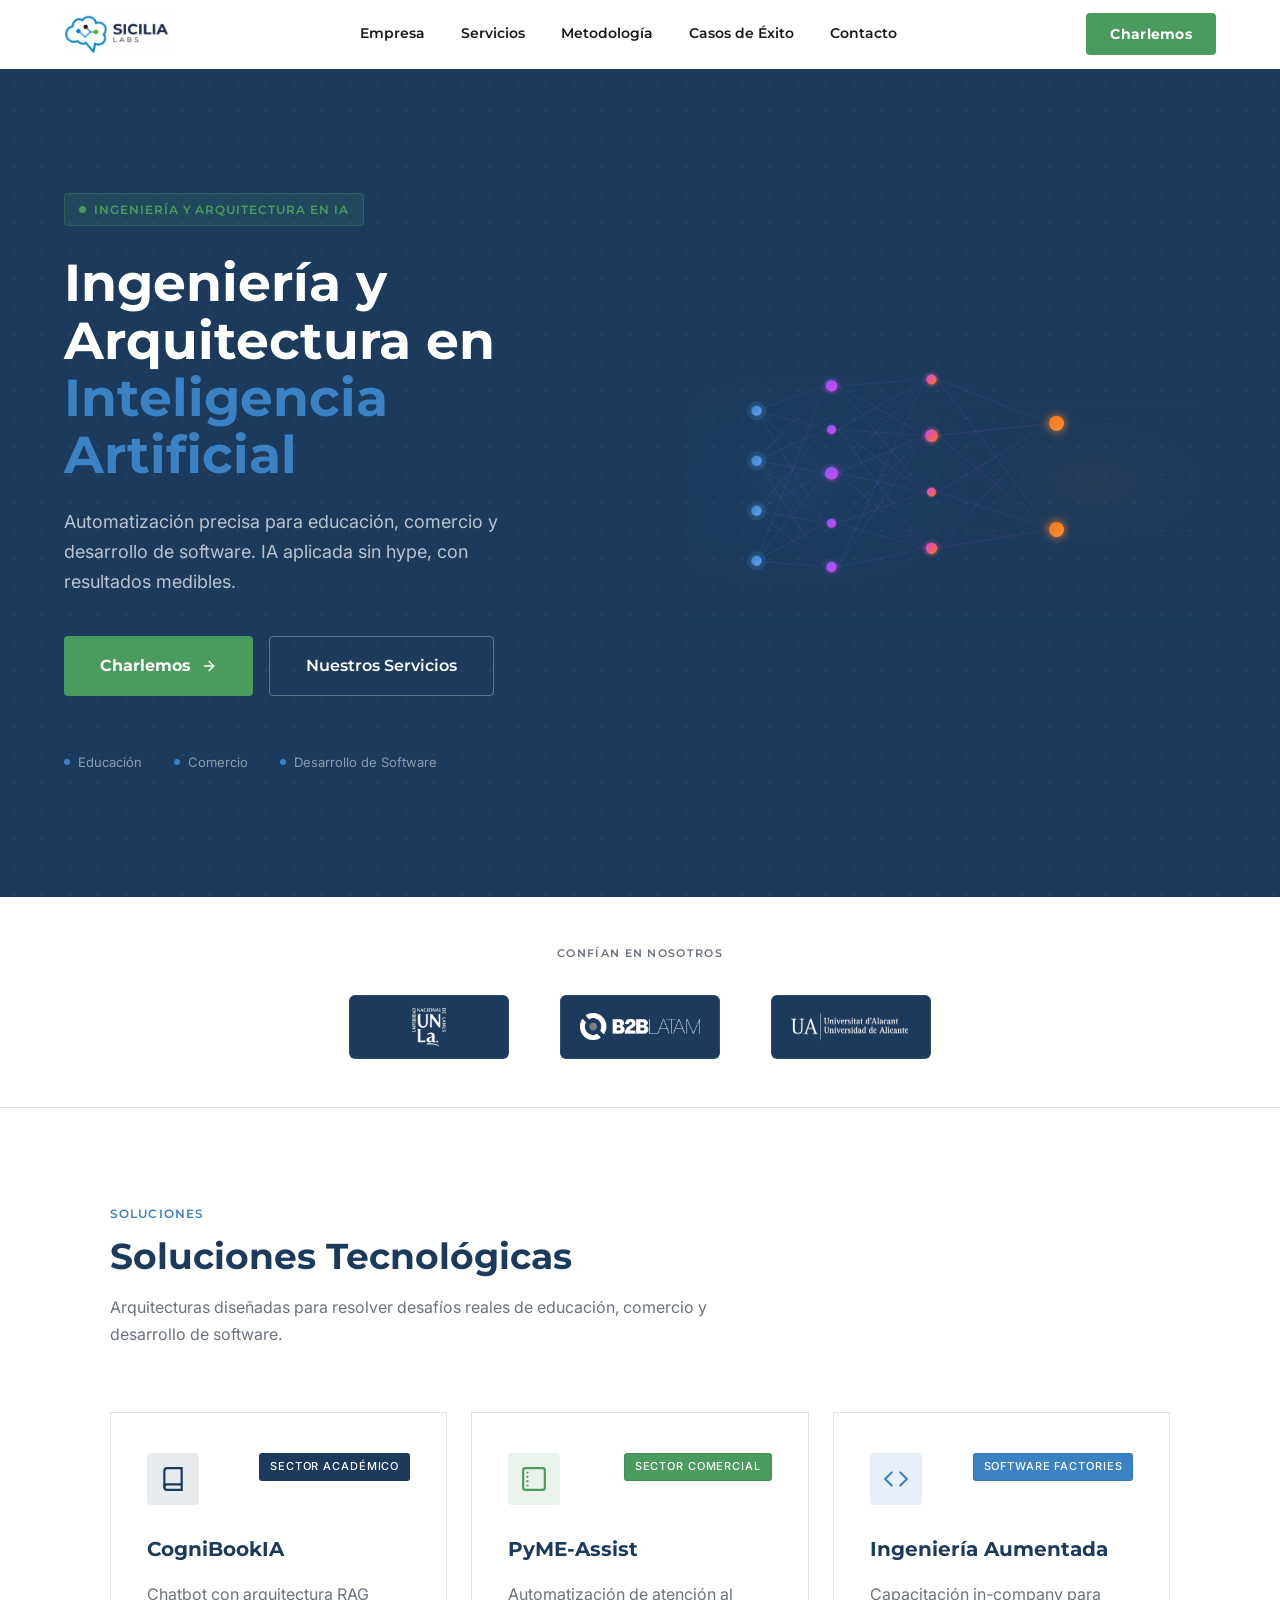
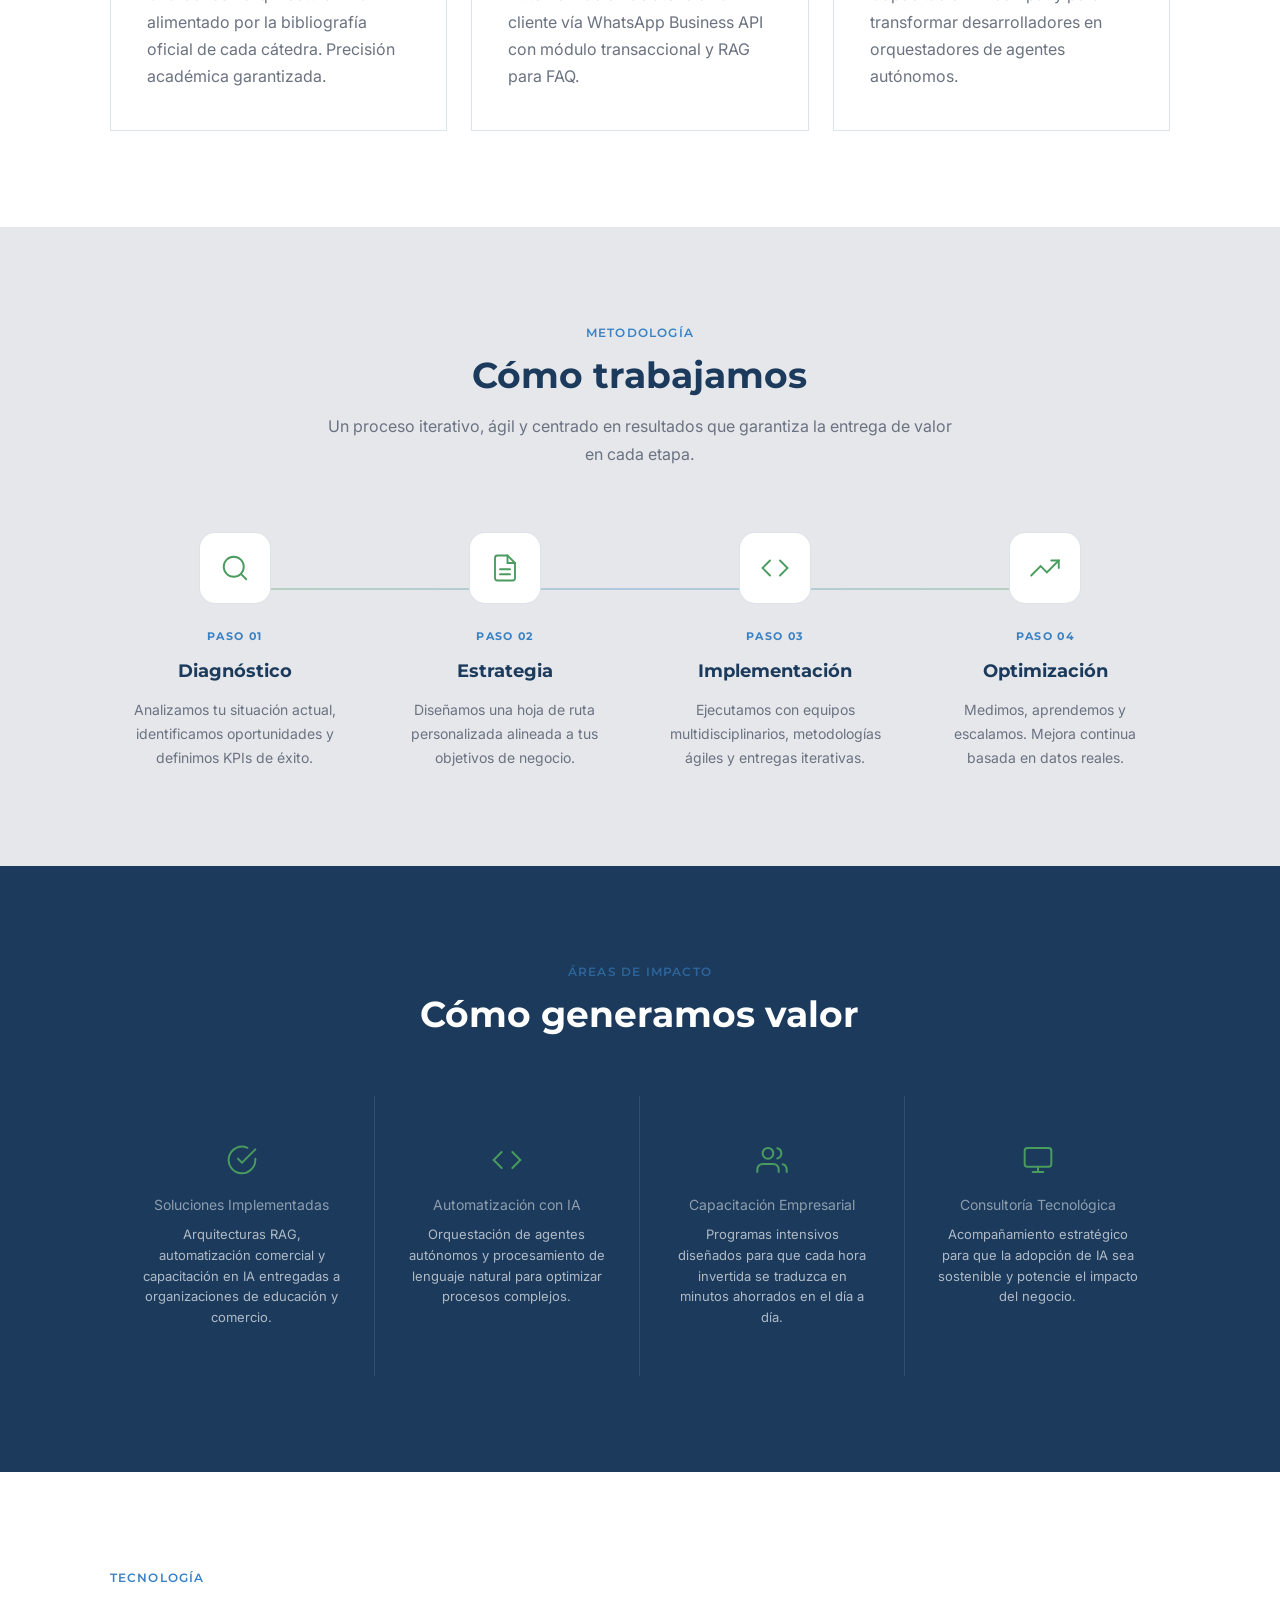
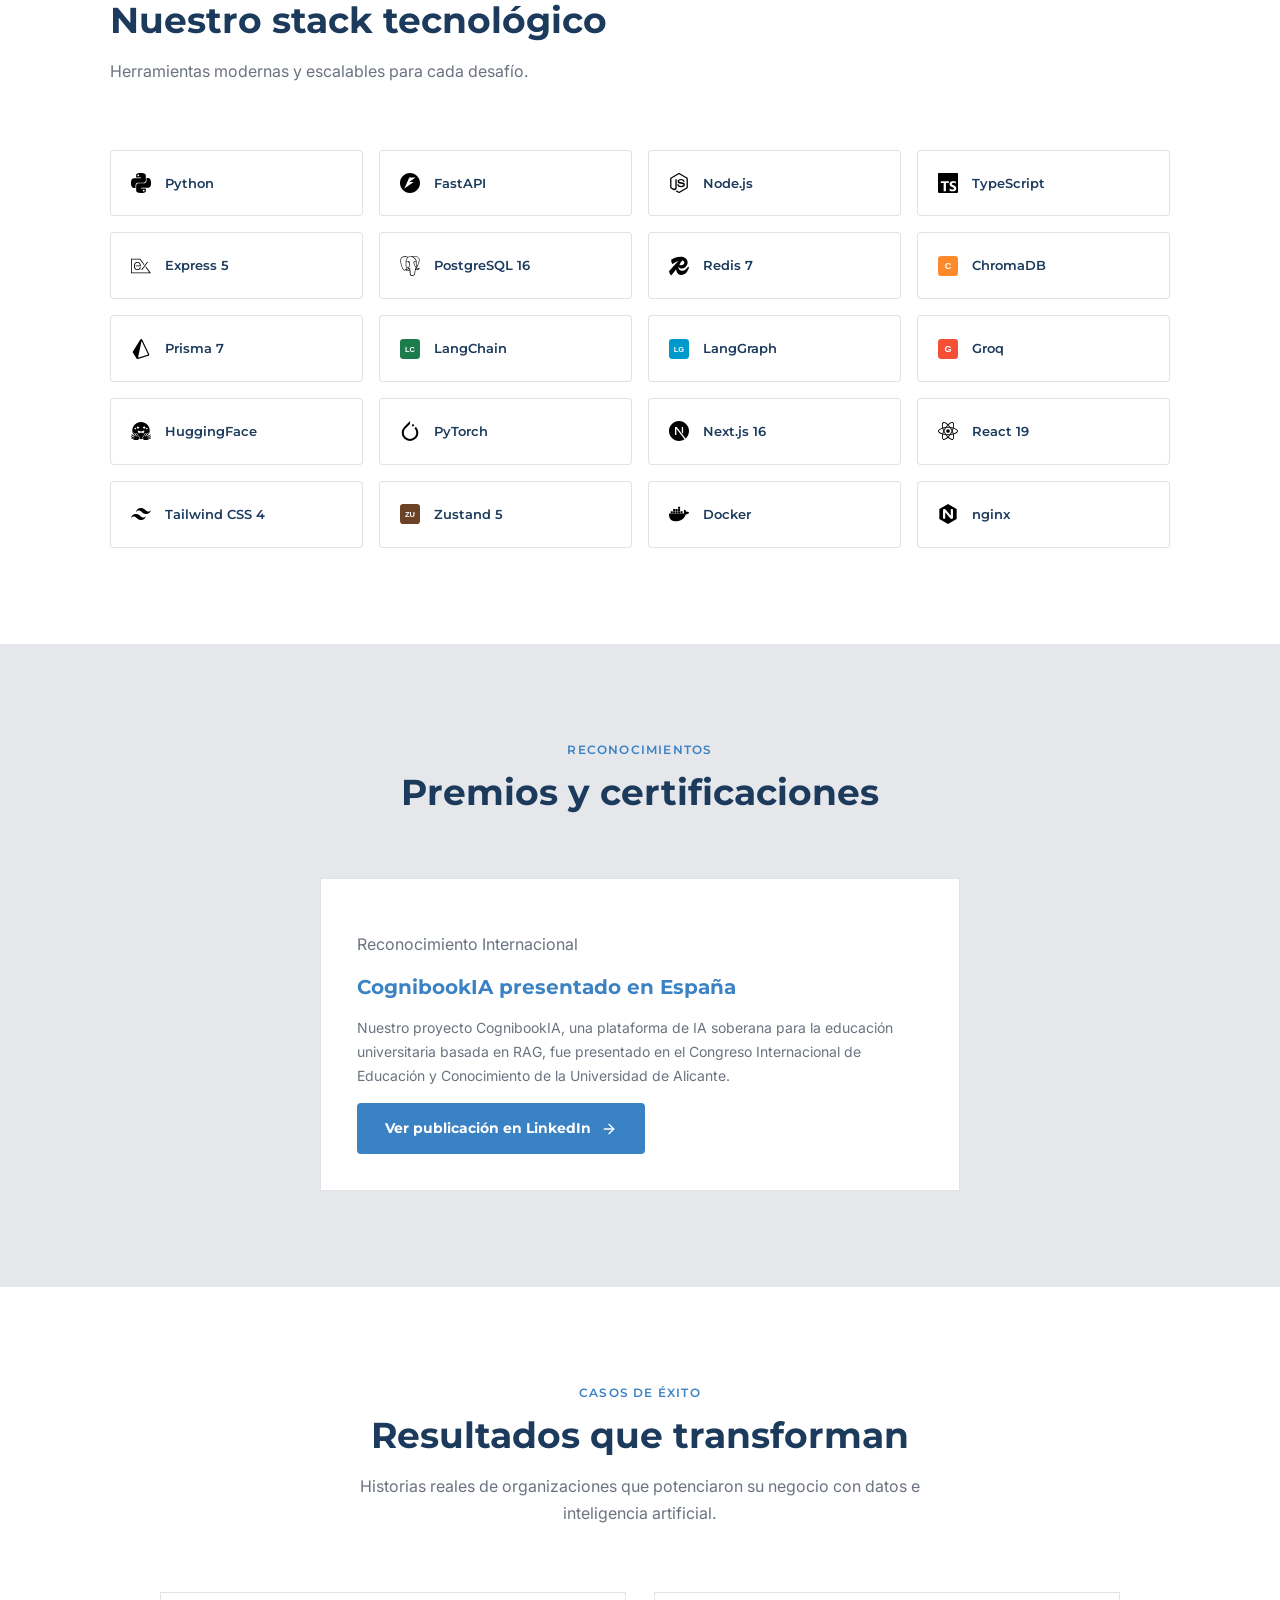
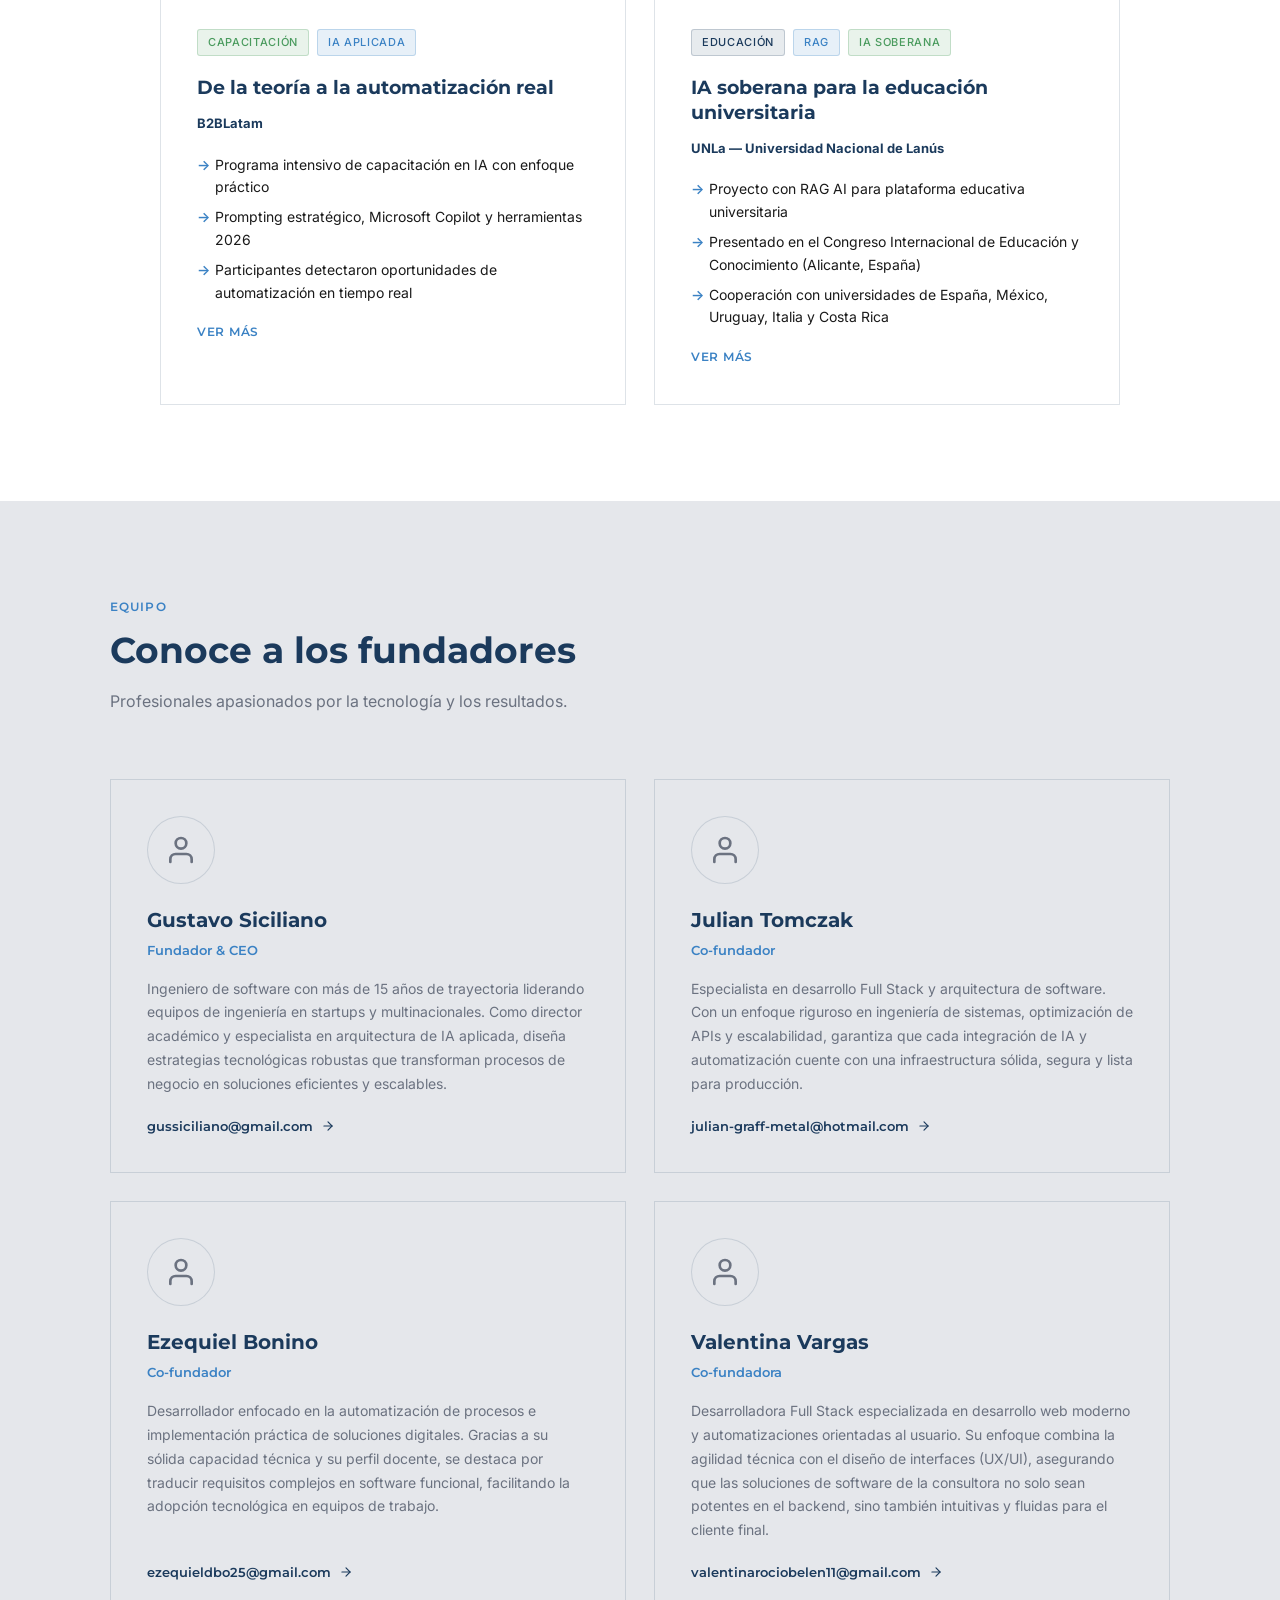
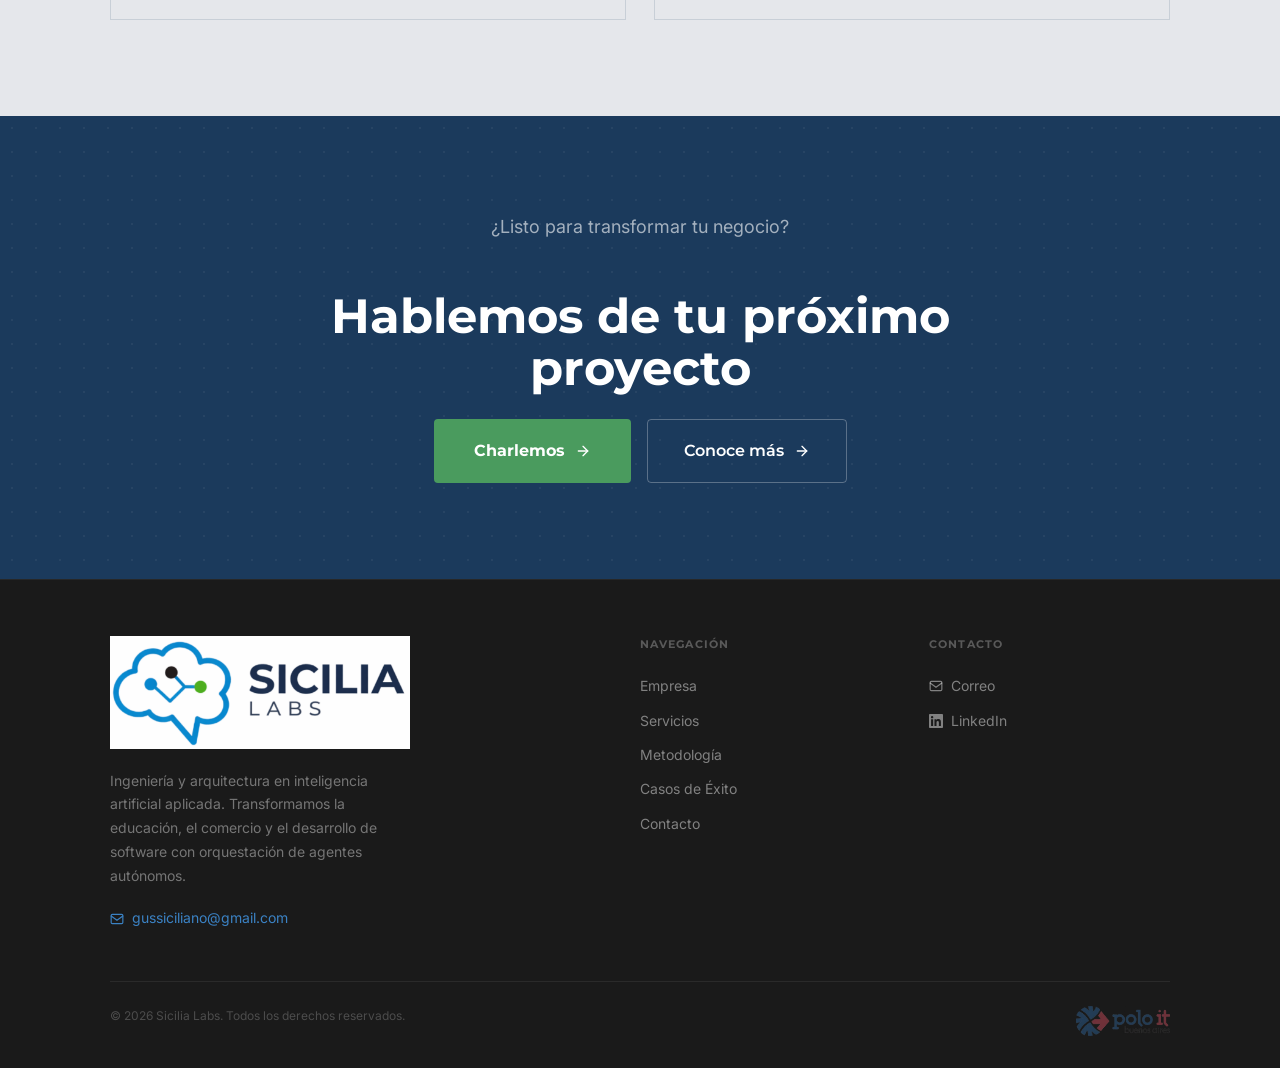
==== commit 3c5a1af1: "style: mejorar consistencia visual y contenido en la sección del equipo" ====
--- a/index.html
+++ b/index.html
@@ -528,9 +528,45 @@
               </div>
               <h3>Gustavo Siciliano</h3>
               <p class="team-role">Fundador &amp; CEO</p>
-              <p class="team-bio">Ingeniero de software con 15+ años de experiencia liderando equipos de datos e IA en startups y corporaciones multinacionales. Apasionado por transformar organizaciones a través de la tecnología.</p>
+              <p class="team-bio">Ingeniero de software con más de 15 años de trayectoria liderando equipos de ingeniería en startups y multinacionales. Como director académico y especialista en arquitectura de IA aplicada, diseña estrategias tecnológicas robustas que transforman procesos de negocio en soluciones eficientes y escalables.</p>
               <a href="mailto:gussiciliano@gmail.com" class="team-link">
                 <span>gussiciliano@gmail.com</span>
+                <svg width="14" height="14" viewBox="0 0 24 24" fill="none" stroke="currentColor" stroke-width="2" stroke-linecap="round"><line x1="5" y1="12" x2="19" y2="12"/><polyline points="12 5 19 12 12 19"/></svg>
+              </a>
+            </article>
+            <article class="team-card">
+              <div class="team-avatar" aria-hidden="true">
+                <svg width="32" height="32" viewBox="0 0 24 24" fill="none" stroke="#6B7280" stroke-width="2" stroke-linecap="round"><path d="M20 21v-2a4 4 0 0 0-4-4H8a4 4 0 0 0-4 4v2"/><circle cx="12" cy="7" r="4"/></svg>
+              </div>
+              <h3>Julian Tomczak</h3>
+              <p class="team-role">Co-fundador</p>
+              <p class="team-bio">Especialista en desarrollo Full Stack y arquitectura de software. Con un enfoque riguroso en ingeniería de sistemas, optimización de APIs y escalabilidad, garantiza que cada integración de IA y automatización cuente con una infraestructura sólida, segura y lista para producción.</p>
+              <a href="mailto:julian-graff-metal@hotmail.com" class="team-link">
+                <span>julian-graff-metal@hotmail.com</span>
+                <svg width="14" height="14" viewBox="0 0 24 24" fill="none" stroke="currentColor" stroke-width="2" stroke-linecap="round"><line x1="5" y1="12" x2="19" y2="12"/><polyline points="12 5 19 12 12 19"/></svg>
+              </a>
+            </article>
+            <article class="team-card">
+              <div class="team-avatar" aria-hidden="true">
+                <svg width="32" height="32" viewBox="0 0 24 24" fill="none" stroke="#6B7280" stroke-width="2" stroke-linecap="round"><path d="M20 21v-2a4 4 0 0 0-4-4H8a4 4 0 0 0-4 4v2"/><circle cx="12" cy="7" r="4"/></svg>
+              </div>
+              <h3>Ezequiel Bonino</h3>
+              <p class="team-role">Co-fundador</p>
+              <p class="team-bio">Desarrollador enfocado en la automatización de procesos e implementación práctica de soluciones digitales. Gracias a su sólida capacidad técnica y su perfil docente, se destaca por traducir requisitos complejos en software funcional, facilitando la adopción tecnológica en equipos de trabajo.</p>
+              <a href="mailto:ezequieldbo25@gmail.com" class="team-link">
+                <span>ezequieldbo25@gmail.com</span>
+                <svg width="14" height="14" viewBox="0 0 24 24" fill="none" stroke="currentColor" stroke-width="2" stroke-linecap="round"><line x1="5" y1="12" x2="19" y2="12"/><polyline points="12 5 19 12 12 19"/></svg>
+              </a>
+            </article>
+            <article class="team-card">
+              <div class="team-avatar" aria-hidden="true">
+                <svg width="32" height="32" viewBox="0 0 24 24" fill="none" stroke="#6B7280" stroke-width="2" stroke-linecap="round"><path d="M20 21v-2a4 4 0 0 0-4-4H8a4 4 0 0 0-4 4v2"/><circle cx="12" cy="7" r="4"/></svg>
+              </div>
+              <h3>Valentina Vargas</h3>
+              <p class="team-role">Co-fundadora</p>
+              <p class="team-bio">Desarrolladora Full Stack especializada en desarrollo web moderno y automatizaciones orientadas al usuario. Su enfoque combina la agilidad técnica con el diseño de interfaces (UX/UI), asegurando que las soluciones de software de la consultora no solo sean potentes en el backend, sino también intuitivas y fluidas para el cliente final.</p>
+              <a href="mailto:valentinarociobelen11@gmail.com" class="team-link">
+                <span>valentinarociobelen11@gmail.com</span>
                 <svg width="14" height="14" viewBox="0 0 24 24" fill="none" stroke="currentColor" stroke-width="2" stroke-linecap="round"><line x1="5" y1="12" x2="19" y2="12"/><polyline points="12 5 19 12 12 19"/></svg>
               </a>
             </article>
@@ -589,7 +625,7 @@
             <svg width="14" height="14" viewBox="0 0 24 24" fill="none" stroke="currentColor" stroke-width="2" stroke-linecap="round"><rect x="2" y="4" width="20" height="16" rx="2"/><path d="M22 7l-10 7L2 7"/></svg>
             Correo
           </a>
-          <a href="https://www.linkedin.com/in/gustavo-hernan-siciliano/" aria-label="LinkedIn de Sicilia Labs" target="_blank" rel="noopener noreferrer">
+          <a href="https://www.linkedin.com/company/sicilia-labs-tech/" aria-label="LinkedIn de Sicilia Labs" target="_blank" rel="noopener noreferrer">
             <svg width="14" height="14" viewBox="0 0 24 24" fill="currentColor"><path d="M20.447 20.452h-3.554v-5.569c0-1.328-.027-3.037-1.852-3.037-1.853 0-2.136 1.445-2.136 2.939v5.667H9.351V9h3.414v1.561h.046c.477-.9 1.637-1.85 3.37-1.85 3.601 0 4.267 2.37 4.267 5.455v6.286zM5.337 7.433a2.062 2.062 0 01-2.063-2.065 2.064 2.064 0 112.063 2.065zm1.782 13.019H3.555V9h3.564v11.452zM22.225 0H1.771C.792 0 0 .774 0 1.729v20.542C0 23.227.792 24 1.771 24h20.451C23.2 24 24 23.227 24 22.271V1.729C24 .774 23.2 0 22.222 0h.003z"/></svg>
             LinkedIn
           </a>
--- a/assets/css/styles.css
+++ b/assets/css/styles.css
@@ -708,12 +708,14 @@
   display: grid;
   grid-template-columns: 1fr 1fr;
   gap: 28px;
-  max-width: 760px;
 }
 .team-card {
   border: 1px solid var(--border);
   padding: 36px;
-}
+  min-width: 0;
+  display: flex;
+  flex-direction: column;
+} 
 .team-avatar {
   width: 68px;
   height: 68px;
@@ -755,6 +757,12 @@
   font-size: 13px;
   color: var(--dark);
   transition: color 0.15s;
+  max-width: 100%;
+  margin-top: auto;
+}
+.team-link span {
+  min-width: 0;
+  overflow-wrap: anywhere;
 }
 .team-link:hover { color: var(--light); }
 .team-placeholder {
@@ -940,7 +948,12 @@
   background: var(--dark);
   padding: 88px 24px 72px;
 }
-.empresa-hero-inner { max-width: 800px; margin: 0 auto; }
+.empresa-hero-inner {
+  max-width: 1200px;
+  width: min(100%, 1200px);
+  margin: 0 auto;
+  padding: 0 24px;
+}
 .empresa-back {
   background: none;
   border: none;
@@ -962,7 +975,8 @@
   font-size: clamp(28px, 5vw, 48px);
   color: var(--white);
   line-height: 1.1;
-  margin: 0 0 24px;
+  margin: 0 0 20px;
+  max-width: 720px;
 }
 .empresa-hero p {
   font-family: var(--font-body);
@@ -970,11 +984,25 @@
   line-height: 1.7;
   color: rgba(255, 255, 255, 0.6);
   margin: 0;
+  max-width: 720px;
 }
 .mv-grid {
   display: grid;
   grid-template-columns: 1fr 1fr;
-  gap: 64px;
+  gap: 48px;
+}
+.mv-block {
+  background: rgba(27, 58, 92, 0.05);
+  border-left: 3px solid transparent;
+  border-radius: 4px;
+  padding: 32px 28px;
+}
+.mv-block.mission {
+  border-left-color: var(--light);
+}
+
+.mv-block.vision {
+  border-left-color: var(--green);
 }
 .mv-label {
   font-family: var(--font-heading);
@@ -1003,13 +1031,17 @@
 }
 .pilares-grid {
   display: grid;
-  grid-template-columns: repeat(3, 1fr);
-  gap: 2px;
+  grid-template-columns: repeat(3, minmax(0, 1fr));
+  gap: 24px;
+  margin-top: 8px;
 }
 .pilar-card {
   background: var(--white);
   border: 1px solid var(--border);
   padding: 40px 36px;
+  display: flex;
+  flex-direction: column;
+  height: 100%;
 }
 .pilar-num {
   font-family: var(--font-heading);
@@ -1037,10 +1069,12 @@
 .valores-grid {
   display: grid;
   grid-template-columns: 1fr 1fr;
-  gap: 32px;
+  gap: 24px;
 }
 .valor-item {
-  padding: 28px 0;
+  background: rgba(27,58,92,.05);
+  border-radius:4px;
+  padding:22px 20px;
 }
 .valor-item h3 {
   font-family: var(--font-heading);
@@ -1095,7 +1129,7 @@
   .hero-grid { grid-template-columns: 1fr; gap: 40px; }
   .hero-visual { display: none; }
   .solutions-grid { grid-template-columns: repeat(2, minmax(0, 1fr)); }
-  .pilares-grid { grid-template-columns: 1fr; }
+  .pilares-grid { grid-template-columns: repeat(2, minmax(0, 1fr)); }
   .methodology-grid { grid-template-columns: 1fr 1fr; }
   .timeline-track { display: none; }
   .metrics-grid { grid-template-columns: 1fr 1fr; }
@@ -1108,9 +1142,11 @@
   .footer-grid { grid-template-columns: 1fr; gap: 32px; }
   .mv-grid { grid-template-columns: 1fr; gap: 40px; }
   .valores-grid { grid-template-columns: 1fr; }
+  .team-grid { max-width: 760px; }
 }
 @media (max-width: 640px) {
   .solutions-grid { grid-template-columns: 1fr; }
+  .pilares-grid { grid-template-columns: 1fr; }
   .methodology-grid { grid-template-columns: 1fr; gap: 40px; }
   .metrics-grid { grid-template-columns: 1fr; }
   .metric-card { border-right: none !important; }
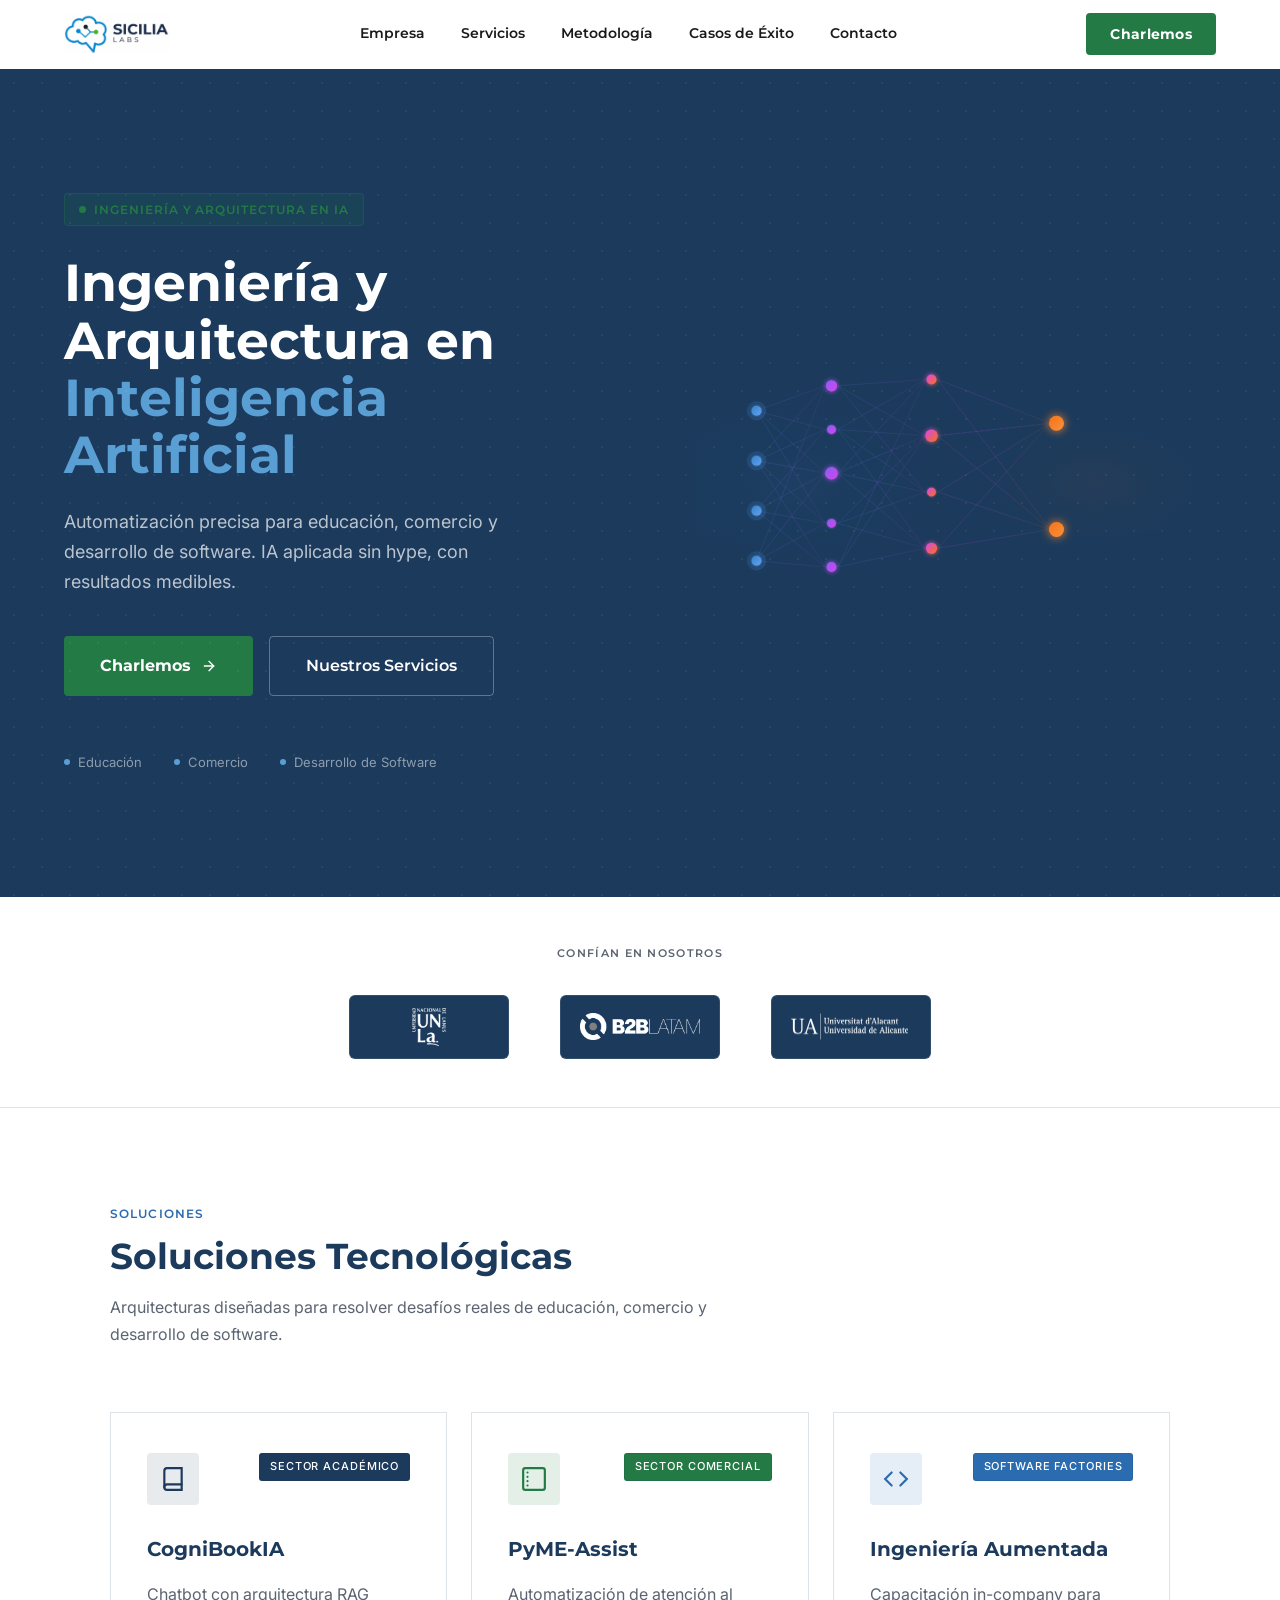
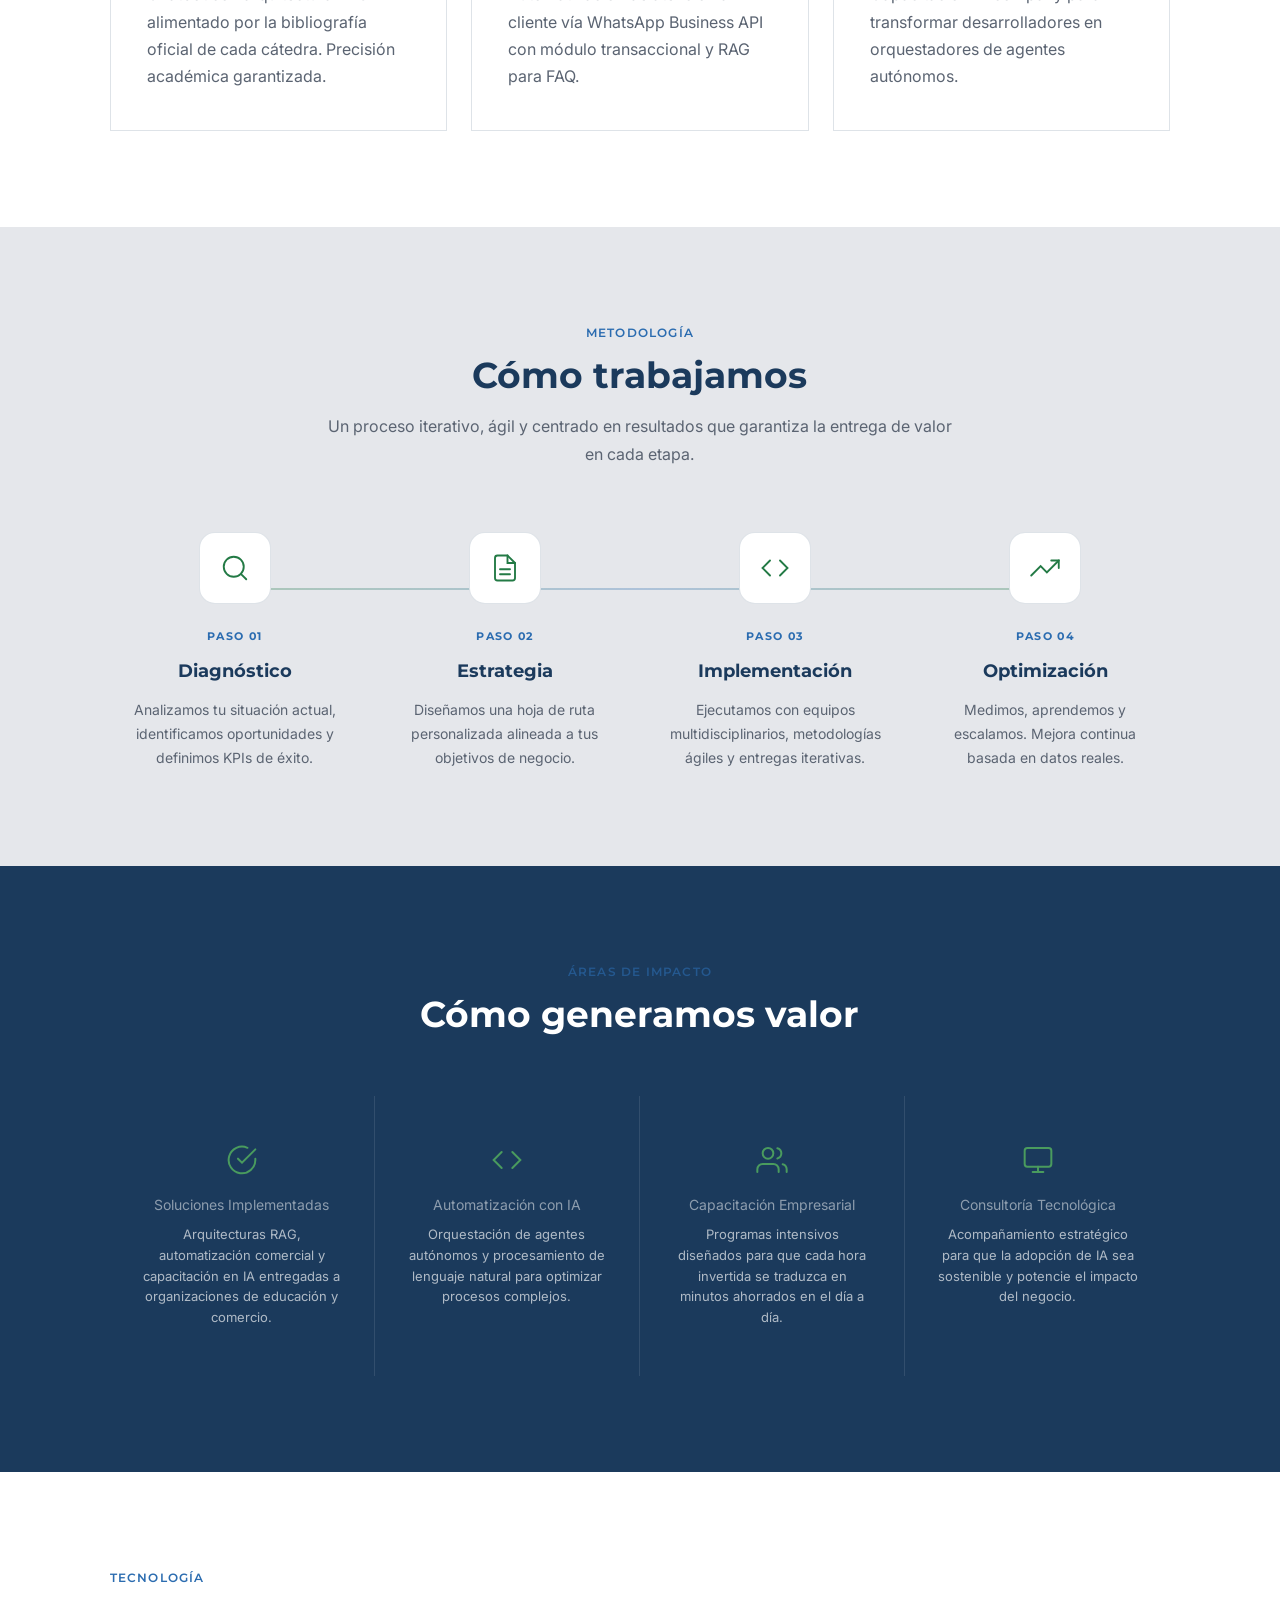
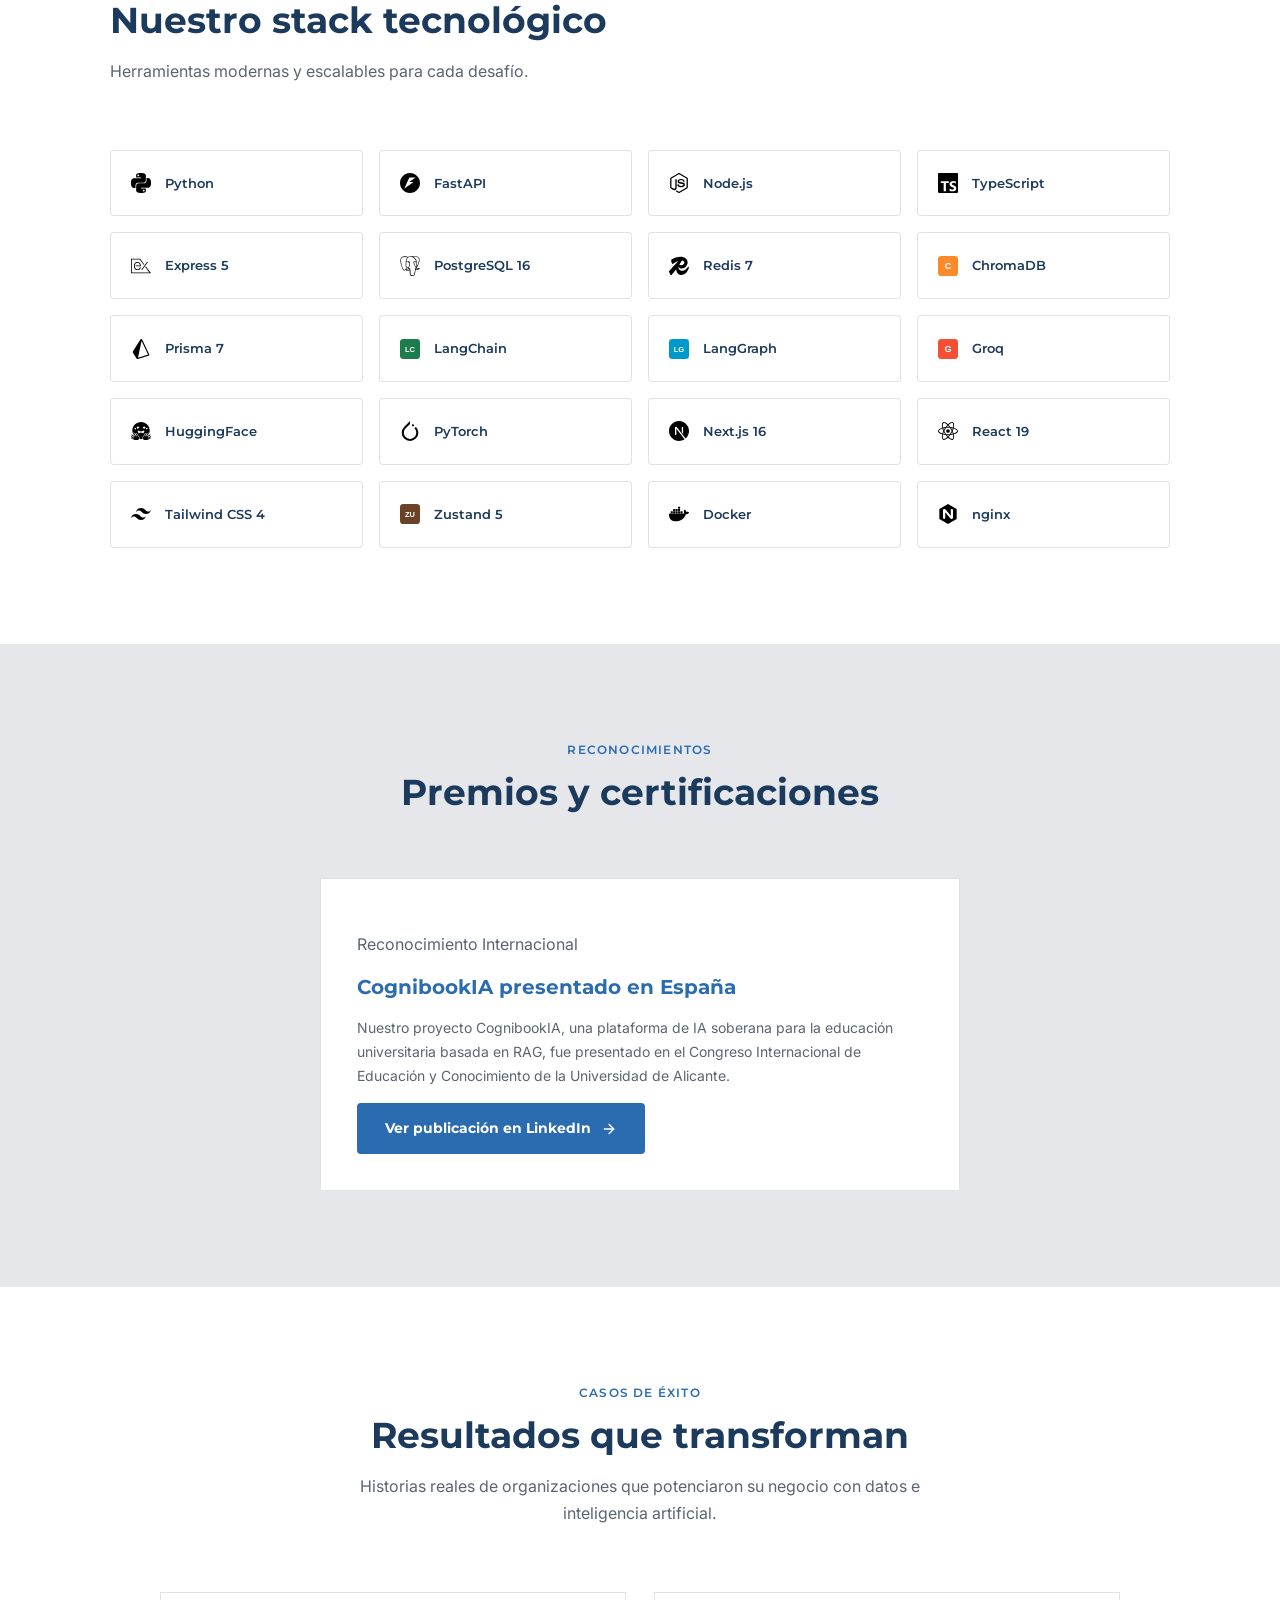
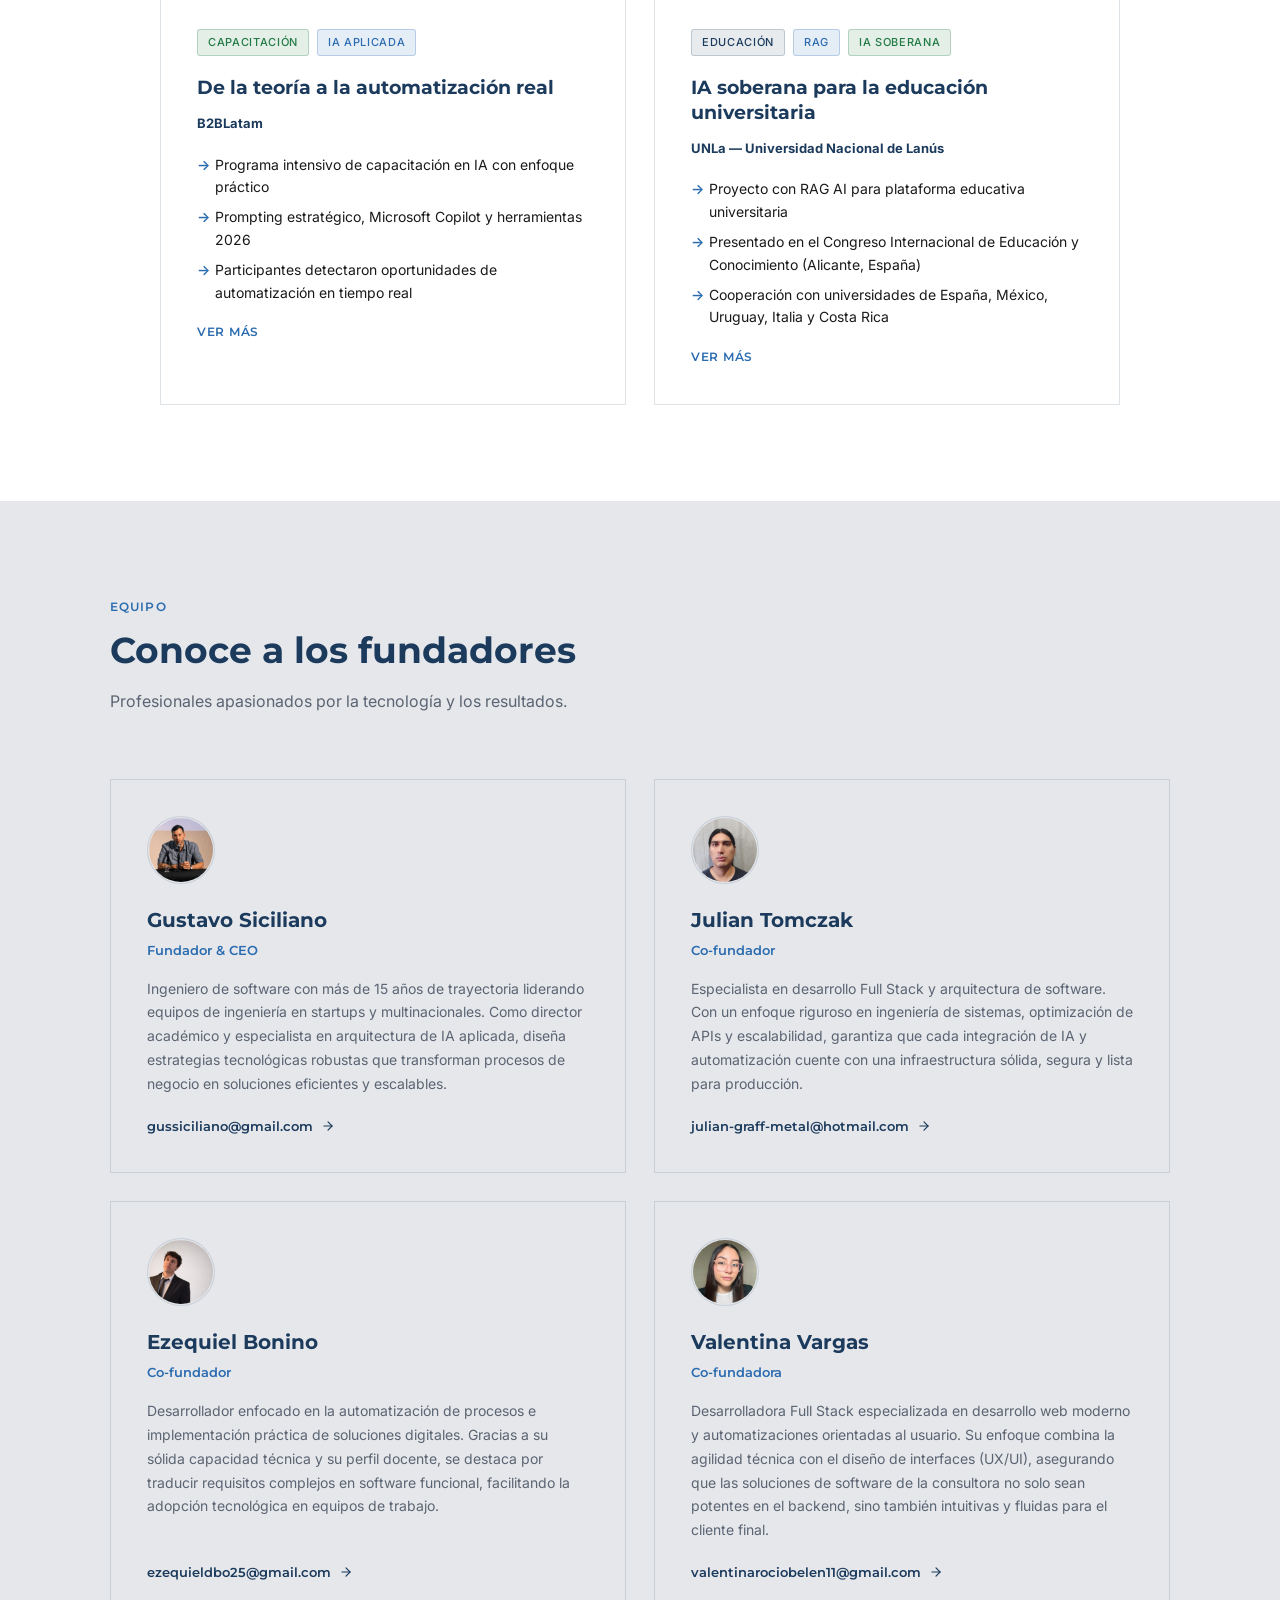
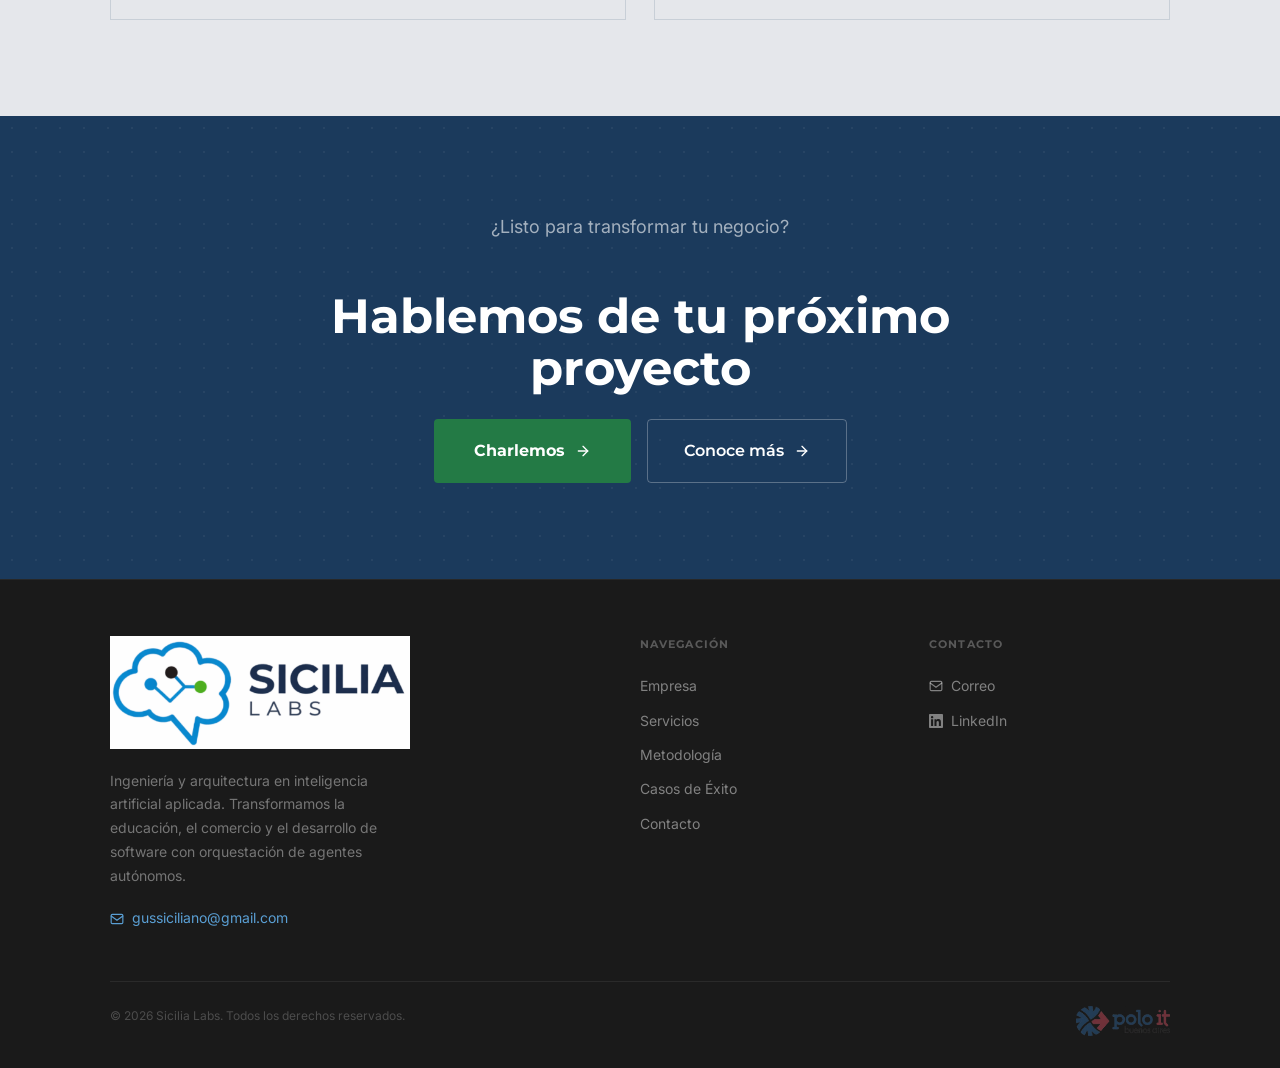
==== commit 2e8f5e67: "style: mejora contenido en la sección del equipo, actualizar colores y agregar imágenes de miembros " ====
--- a/index.html
+++ b/index.html
@@ -292,10 +292,10 @@
 
             <article class="solution-card">
               <div class="solution-card-header">
-                <div class="solution-icon" style="background:rgba(74,155,94,0.12);color:var(--green);">
+                <div class="solution-icon" style="background:rgba(35,122,69,0.12);color:var(--accent);">
                   <svg width="26" height="26" viewBox="0 0 24 24" fill="none" stroke="currentColor" stroke-width="2" stroke-linecap="round"><rect x="2" y="2" width="20" height="20" rx="2"/><path d="M6 6h.01M6 10h.01M6 14h.01M6 18h.01"/></svg>
                 </div>
-                <span class="solution-tag" style="background:var(--green);color:var(--white);">Sector Comercial</span>
+                <span class="solution-tag" style="background:var(--accent);color:var(--white);">Sector Comercial</span>
               </div>
               <h3>PyME-Assist</h3>
               <p class="section-sub">Automatización de atención al cliente vía WhatsApp Business API con módulo transaccional y RAG para FAQ.</p>
@@ -303,10 +303,10 @@
 
             <article class="solution-card">
               <div class="solution-card-header">
-                <div class="solution-icon" style="background:rgba(59,130,196,0.12);color:var(--light);">
+                <div class="solution-icon" style="background:rgba(43,108,176,0.12);color:var(--primary);">
                   <svg width="26" height="26" viewBox="0 0 24 24" fill="none" stroke="currentColor" stroke-width="2" stroke-linecap="round"><polyline points="16 18 22 12 16 6"/><polyline points="8 6 2 12 8 18"/></svg>
                 </div>
-                <span class="solution-tag" style="background:var(--light);color:var(--white);">Software Factories</span>
+                <span class="solution-tag" style="background:var(--primary);color:var(--white);">Software Factories</span>
               </div>
               <h3>Ingeniería Aumentada</h3>
               <p class="section-sub">Capacitación in-company para transformar desarrolladores en orquestadores de agentes autónomos.</p>
@@ -367,7 +367,7 @@
       <section class="section bg-dark" aria-labelledby="metrics-title">
         <div class="container">
           <div class="metrics-header">
-            <p class="section-title" style="color:rgba(59,130,196,0.6);">Áreas de impacto</p>
+            <p class="section-title" style="color:rgba(43,108,176,0.6);">Áreas de impacto</p>
             <h2 class="section-heading" id="metrics-title" style="color:#fff;">Cómo generamos valor</h2>
           </div>
           <div class="metrics-grid">
@@ -466,8 +466,8 @@
           <div class="casos-grid">
             <article class="caso-card">
               <div class="caso-tags">
-                <span class="caso-tag" style="background:rgba(74,155,94,0.12);color:var(--green);border:1px solid rgba(74,155,94,0.25);">Capacitación</span>
-                <span class="caso-tag" style="background:rgba(59,130,196,0.12);color:var(--light);border:1px solid rgba(59,130,196,0.25);">IA Aplicada</span>
+                <span class="caso-tag" style="background:rgba(35,122,69,0.12);color:var(--accent);border:1px solid rgba(35,122,69,0.25);">Capacitación</span>
+                <span class="caso-tag" style="background:rgba(43,108,176,0.12);color:var(--primary);border:1px solid rgba(43,108,176,0.25);">IA Aplicada</span>
               </div>
               <h3>De la teoría a la automatización real</h3>
               <p class="caso-client"><strong>B2BLatam</strong></p>
@@ -490,8 +490,8 @@
             <article class="caso-card">
               <div class="caso-tags">
                 <span class="caso-tag" style="background:rgba(27,58,92,0.1);color:var(--dark);border:1px solid rgba(27,58,92,0.2);">Educación</span>
-                <span class="caso-tag" style="background:rgba(59,130,196,0.12);color:var(--light);border:1px solid rgba(59,130,196,0.25);">RAG</span>
-                <span class="caso-tag" style="background:rgba(74,155,94,0.12);color:var(--green);border:1px solid rgba(74,155,94,0.25);">IA Soberana</span>
+                <span class="caso-tag" style="background:rgba(43,108,176,0.12);color:var(--primary);border:1px solid rgba(43,108,176,0.25);">RAG</span>
+                <span class="caso-tag" style="background:rgba(35,122,69,0.12);color:var(--accent);border:1px solid rgba(35,122,69,0.25);">IA Soberana</span>
               </div>
               <h3>IA soberana para la educación universitaria</h3>
               <p class="caso-client"><strong>UNLa — Universidad Nacional de Lanús</strong></p>
@@ -524,8 +524,7 @@
           <div class="team-grid">
             <article class="team-card">
               <div class="team-avatar" aria-hidden="true">
-                <svg width="32" height="32" viewBox="0 0 24 24" fill="none" stroke="#6B7280" stroke-width="2" stroke-linecap="round"><path d="M20 21v-2a4 4 0 0 0-4-4H8a4 4 0 0 0-4 4v2"/><circle cx="12" cy="7" r="4"/></svg>
-              </div>
+              <img src="assets/img/team/gustavo-siciliano.png" alt="Gustavo Siciliano" loading="lazy" width="128" height="128" style="width: 64px; height: 64px; border-radius: 50%; object-fit: cover; object-position: top;" />              </div>
               <h3>Gustavo Siciliano</h3>
               <p class="team-role">Fundador &amp; CEO</p>
               <p class="team-bio">Ingeniero de software con más de 15 años de trayectoria liderando equipos de ingeniería en startups y multinacionales. Como director académico y especialista en arquitectura de IA aplicada, diseña estrategias tecnológicas robustas que transforman procesos de negocio en soluciones eficientes y escalables.</p>
@@ -536,7 +535,7 @@
             </article>
             <article class="team-card">
               <div class="team-avatar" aria-hidden="true">
-                <svg width="32" height="32" viewBox="0 0 24 24" fill="none" stroke="#6B7280" stroke-width="2" stroke-linecap="round"><path d="M20 21v-2a4 4 0 0 0-4-4H8a4 4 0 0 0-4 4v2"/><circle cx="12" cy="7" r="4"/></svg>
+                <img src="assets/img/team/julian-tomczak.png" alt="Julian Tomczak" loading="lazy" width="128" height="128" style="width: 64px; height: 64px; border-radius: 50%; object-fit: cover; object-position: top;" /> 
               </div>
               <h3>Julian Tomczak</h3>
               <p class="team-role">Co-fundador</p>
@@ -548,7 +547,7 @@
             </article>
             <article class="team-card">
               <div class="team-avatar" aria-hidden="true">
-                <svg width="32" height="32" viewBox="0 0 24 24" fill="none" stroke="#6B7280" stroke-width="2" stroke-linecap="round"><path d="M20 21v-2a4 4 0 0 0-4-4H8a4 4 0 0 0-4 4v2"/><circle cx="12" cy="7" r="4"/></svg>
+                <img src="assets/img/team/ezequiel-bonino.png" alt="Ezequiel Bonino" loading="lazy" width="128" height="128" style="width: 64px; height: 64px; border-radius: 50%; object-fit: cover; object-position: top;" />
               </div>
               <h3>Ezequiel Bonino</h3>
               <p class="team-role">Co-fundador</p>
@@ -560,7 +559,7 @@
             </article>
             <article class="team-card">
               <div class="team-avatar" aria-hidden="true">
-                <svg width="32" height="32" viewBox="0 0 24 24" fill="none" stroke="#6B7280" stroke-width="2" stroke-linecap="round"><path d="M20 21v-2a4 4 0 0 0-4-4H8a4 4 0 0 0-4 4v2"/><circle cx="12" cy="7" r="4"/></svg>
+                <img src="assets/img/team/valentina-vargas.png" alt="Valentina Vargas" loading="lazy" width="128" height="128" style="width: 64px; height: 64px; border-radius: 50%; object-fit: cover; object-position: top;" />
               </div>
               <h3>Valentina Vargas</h3>
               <p class="team-role">Co-fundadora</p>
--- a/assets/css/styles.css
+++ b/assets/css/styles.css
@@ -1,12 +1,16 @@
 :root {
   --dark: #1B3A5C;
-  --light: #3B82C4;
-  --green: #4A9B5E;
+  --primary: #2B6CB0;
+  --primary-light: #5A9FD4;
+  --accent: #237A45;
   --black: #1A1A1A;
   --white: #FFFFFF;
   --gray: #E5E7EB;
-  --muted: #6B7280;
+  --muted: #5B6472;
   --border: rgba(27, 58, 92, 0.14);
+  --on-dark-primary: rgba(255, 255, 255, 0.92);
+  --on-dark-secondary: rgba(255, 255, 255, 0.68);
+  --on-dark-tertiary: rgba(255, 255, 255, 0.52);
   --font-heading: 'Montserrat', 'Helvetica Neue', Arial, sans-serif;
   --font-body: 'Inter', 'Helvetica Neue', Arial, sans-serif;
 }
@@ -41,7 +45,7 @@
   font-size: 12px;
   letter-spacing: 0.1em;
   text-transform: uppercase;
-  color: var(--light);
+  color: var(--primary);
   margin-bottom: 12px;
 }
 
@@ -103,9 +107,9 @@
   transition: color 0.15s;
 }
 .nav-links .nav-link:hover { color: var(--dark); }
-.nav-links .nav-link.active-page { border-bottom-color: var(--green); color: var(--dark); }
+.nav-links .nav-link.active-page { border-bottom-color: var(--accent); color: var(--dark); }
 .nav-cta {
-  background: var(--green);
+  background: var(--accent);
   color: var(--white);
   border: none;
   font-family: var(--font-heading);
@@ -117,7 +121,7 @@
   letter-spacing: 0.02em;
   transition: background 0.15s;
 }
-.nav-cta:hover { background: #3d8450; }
+.nav-cta:hover { background: #1C6338; }
 .nav-hamburger {
   display: none;
   background: none;
@@ -142,7 +146,7 @@
   padding: 12px 8px;
   display: block;
 }
-.nav-mobile .nav-link.active-page { color: var(--green); }
+.nav-mobile .nav-link.active-page { color: var(--accent); }
 .nav-mobile .nav-cta { margin-top: 8px; text-align: center; }
 
 /* Hero */
@@ -178,8 +182,8 @@
   display: inline-flex;
   align-items: center;
   gap: 8px;
-  background: rgba(74, 155, 94, 0.15);
-  border: 1px solid rgba(74, 155, 94, 0.3);
+  background: rgba(35, 122, 69, 0.15);
+  border: 1px solid rgba(35, 122, 69, 0.3);
   border-radius: 4px;
   padding: 6px 14px;
   margin-bottom: 28px;
@@ -188,7 +192,7 @@
   width: 7px;
   height: 7px;
   border-radius: 50%;
-  background: var(--green);
+  background: var(--accent);
   display: inline-block;
   flex-shrink: 0;
 }
@@ -196,7 +200,7 @@
   font-family: var(--font-heading);
   font-weight: 600;
   font-size: 12px;
-  color: var(--green);
+  color: var(--accent);
   letter-spacing: 0.08em;
   text-transform: uppercase;
 }
@@ -208,7 +212,7 @@
   color: var(--white);
   margin: 0 0 24px;
 }
-.hero h1 span { color: var(--light); }
+.hero h1 span { color: var(--primary-light); }
 .hero p {
   font-family: var(--font-body);
   font-size: 18px;
@@ -219,7 +223,7 @@
 }
 .hero-actions { display: flex; gap: 16px; flex-wrap: wrap; }
 .hero-actions .btn-primary {
-  background: var(--green);
+  background: var(--accent);
   color: var(--white);
   border: none;
   font-family: var(--font-heading);
@@ -232,7 +236,7 @@
   gap: 10px;
   transition: background 0.15s;
 }
-.hero-actions .btn-primary:hover { background: #3d8450; }
+.hero-actions .btn-primary:hover { background: #1C6338; }
 .hero-actions .btn-secondary {
   background: transparent;
   color: var(--white);
@@ -244,7 +248,7 @@
   border-radius: 4px;
   transition: border-color 0.15s;
 }
-.hero-actions .btn-secondary:hover { border-color: var(--light); }
+.hero-actions .btn-secondary:hover { border-color: var(--primary-light); }
 .hero-pillars {
   display: flex;
   gap: 32px;
@@ -260,7 +264,7 @@
   width: 6px;
   height: 6px;
   border-radius: 50%;
-  background: var(--light);
+  background: var(--primary-light);
   display: inline-block;
   flex-shrink: 0;
 }
@@ -343,7 +347,7 @@
   flex-direction: column;
   height: 100%;
 }
-.solution-card:hover { border-color: var(--light); }
+.solution-card:hover { border-color: var(--primary); }
 .solution-card-header {
   display: flex;
   justify-content: space-between;
@@ -414,7 +418,7 @@
   left: 15%;
   right: 15%;
   height: 2px;
-  background: linear-gradient(90deg, var(--green), var(--light), var(--green));
+  background: linear-gradient(90deg, var(--accent), var(--primary), var(--accent));
   opacity: 0.3;
   pointer-events: none;
   z-index: 0;
@@ -449,13 +453,13 @@
   transition: border-color 0.3s, box-shadow 0.3s;
 }
 .method-step:hover .method-step-icon-wrap {
-  border-color: var(--green);
-  box-shadow: 0 0 0 3px rgba(74,155,94,0.12);
+  border-color: var(--accent);
+  box-shadow: 0 0 0 3px rgba(35,122,69,0.12);
 }
 .method-step-icon-wrap svg {
   width: 30px;
   height: 30px;
-  color: var(--green);
+  color: var(--accent);
 }
 .method-step-label {
   display: block;
@@ -463,7 +467,7 @@
   font-weight: 700;
   font-size: 11px;
   letter-spacing: 0.12em;
-  color: var(--light);
+  color: var(--primary);
   margin-bottom: 12px;
 }
 .method-step h3 {
@@ -519,7 +523,7 @@
 .metric-pending {
   font-family: var(--font-body);
   font-size: 10px;
-  color: var(--light);
+  color: var(--primary-light);
   opacity: 0.5;
   margin-top: 6px;
   letter-spacing: 0.05em;
@@ -541,7 +545,7 @@
   gap: 14px;
   transition: border-color 0.2s;
 }
-.tech-item:hover { border-color: var(--light); }
+.tech-item:hover { border-color: var(--primary); }
 .tech-item span {
   font-family: var(--font-heading);
   font-weight: 600;
@@ -562,7 +566,7 @@
   gap: 16px;
   transition: border-color 0.2s;
 }
-.award-card:hover { border-color: var(--light); }
+.award-card:hover { border-color: var(--primary); }
 .award-icon {
   width: 52px;
   height: 52px;
@@ -576,13 +580,13 @@
   font-family: var(--font-heading);
   font-weight: 600;
   font-size: 13px;
-  color: var(--light);
+  color: var(--primary);
 }
 .award-card h3 {
   font-family: var(--font-heading);
   font-weight: 700;
   font-size: 20px;
-  color: var(--light);
+  color: var(--primary);
   line-height: 1.3;
   margin: 0;
 }
@@ -597,7 +601,7 @@
   display: inline-flex;
   align-items: center;
   gap: 10px;
-  background: var(--light);
+  background: var(--primary);
   color: var(--white);
   font-family: var(--font-heading);
   font-weight: 700;
@@ -606,9 +610,9 @@
   border-radius: 4px;
   transition: background 0.15s;
 }
-.award-card .btn-primary:hover { background: #2e6da4; }
-.btn-blue { background: var(--light); }
-.btn-blue:hover { background: #2e6da4; }
+.award-card .btn-primary:hover { background: #255C96; }
+.btn-blue { background: var(--primary); }
+.btn-blue:hover { background: #255C96; }
 
 /* Casos de Éxito */
 .casos-grid {
@@ -671,7 +675,7 @@
   content: "→";
   position: absolute;
   left: 0;
-  color: var(--light);
+  color: var(--primary);
   font-weight: 600;
 }
 .caso-body-full {
@@ -693,7 +697,7 @@
   font-size: 12px;
   letter-spacing: 0.06em;
   text-transform: uppercase;
-  color: var(--light);
+  color: var(--primary);
   background: none;
   border: none;
   padding: 0;
@@ -738,7 +742,7 @@
   font-family: var(--font-heading);
   font-weight: 600;
   font-size: 13px;
-  color: var(--light);
+  color: var(--primary);
   margin: 0 0 16px;
 }
 .team-bio {
@@ -764,7 +768,7 @@
   min-width: 0;
   overflow-wrap: anywhere;
 }
-.team-link:hover { color: var(--light); }
+.team-link:hover { color: var(--primary); }
 .team-placeholder {
   border: 1px dashed rgba(47, 93, 140, 0.18);
   padding: 36px;
@@ -821,7 +825,7 @@
   display: inline-flex;
   align-items: center;
   gap: 10px;
-  background: var(--green);
+  background: var(--accent);
   color: var(--white);
   font-family: var(--font-heading);
   font-weight: 700;
@@ -830,7 +834,7 @@
   border-radius: 4px;
   transition: background 0.15s;
 }
-.cta-actions .btn-primary:hover { background: #3d8450; }
+.cta-actions .btn-primary:hover { background: #1C6338; }
 .cta-actions .btn-outline {
   display: inline-flex;
   align-items: center;
@@ -845,7 +849,7 @@
   border: 1px solid rgba(255, 255, 255, 0.28);
   transition: border-color 0.15s;
 }
-.cta-actions .btn-outline:hover { border-color: var(--light); }
+.cta-actions .btn-outline:hover { border-color: var(--primary-light); }
 
 /* Footer */
 .footer {
@@ -880,7 +884,7 @@
 .footer-email {
   font-family: var(--font-body);
   font-size: 14px;
-  color: var(--light);
+  color: var(--primary-light);
   display: inline-flex;
   align-items: center;
   gap: 8px;
@@ -918,7 +922,7 @@
   padding: 6px 0;
   transition: color 0.15s;
 }
-.footer-col a:hover { color: var(--light); }
+.footer-col a:hover { color: var(--primary-light); }
 .footer-bottom {
   border-top: 1px solid rgba(255, 255, 255, 0.07);
   padding-top: 24px;
@@ -968,7 +972,7 @@
   margin-bottom: 32px;
   transition: color 0.15s;
 }
-.empresa-back:hover { color: var(--light); }
+.empresa-back:hover { color: var(--primary-light); }
 .empresa-hero h1 {
   font-family: var(--font-heading);
   font-weight: 700;
@@ -998,11 +1002,11 @@
   padding: 32px 28px;
 }
 .mv-block.mission {
-  border-left-color: var(--light);
+  border-left-color: var(--primary);
 }
 
 .mv-block.vision {
-  border-left-color: var(--green);
+  border-left-color: var(--accent);
 }
 .mv-label {
   font-family: var(--font-heading);
@@ -1012,8 +1016,8 @@
   text-transform: uppercase;
   margin-bottom: 20px;
 }
-.mv-label.mission { color: var(--light); }
-.mv-label.vision { color: var(--green); }
+.mv-label.mission { color: var(--primary); }
+.mv-label.vision { color: var(--accent); }
 .mv-grid h2 {
   font-family: var(--font-heading);
   font-weight: 700;
@@ -1107,7 +1111,7 @@
 
 /* Focus visible */
 :focus-visible {
-  outline: 3px solid var(--light);
+  outline: 3px solid var(--primary);
   outline-offset: 2px;
 }
 
@@ -1161,7 +1165,7 @@
 }
 
 /* Selection */
-::selection { background: var(--light); color: var(--white); }
+::selection { background: var(--primary); color: var(--white); }
 ::-webkit-scrollbar { width: 5px; }
 ::-webkit-scrollbar-track { background: transparent; }
-::-webkit-scrollbar-thumb { background: rgba(47, 93, 140, 0.25); border-radius: 3px; }
+::-webkit-scrollbar-thumb { background: rgba(47, 93, 140, 0.25); border-radius: 3px; }
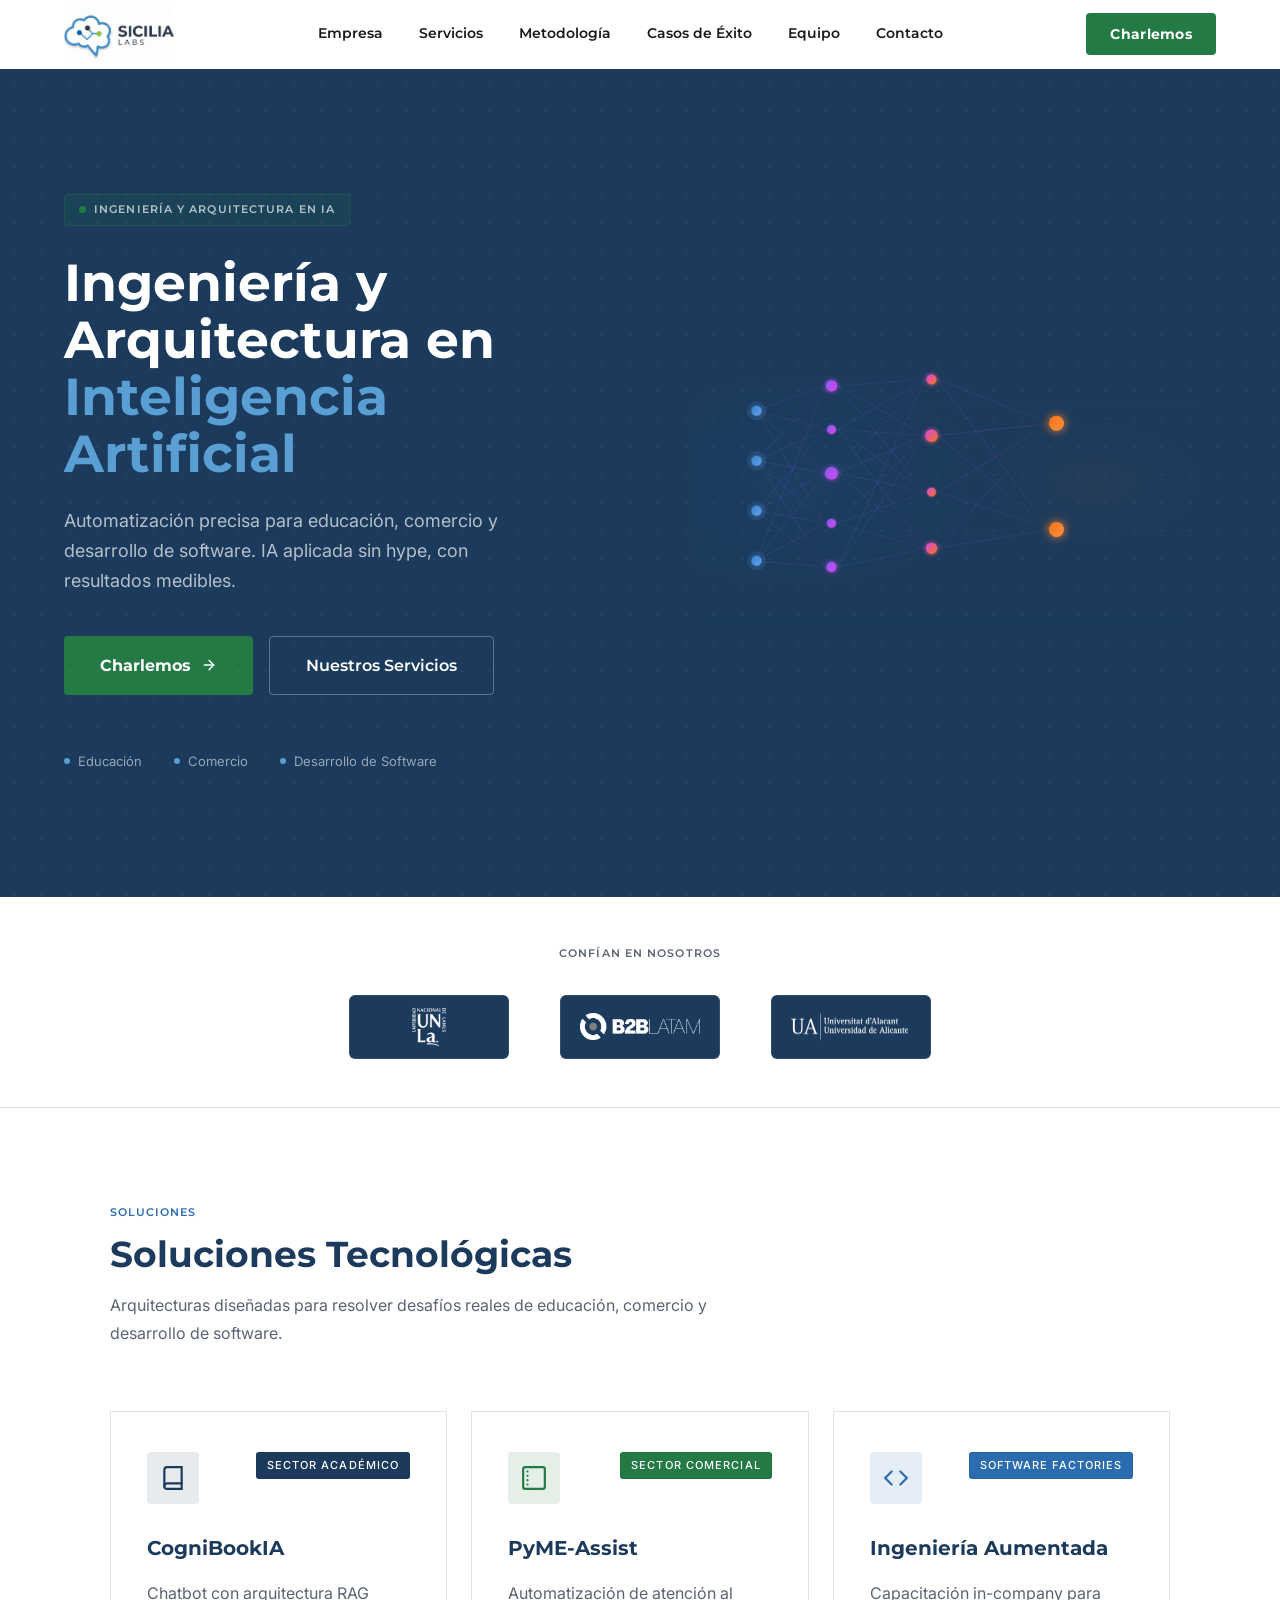
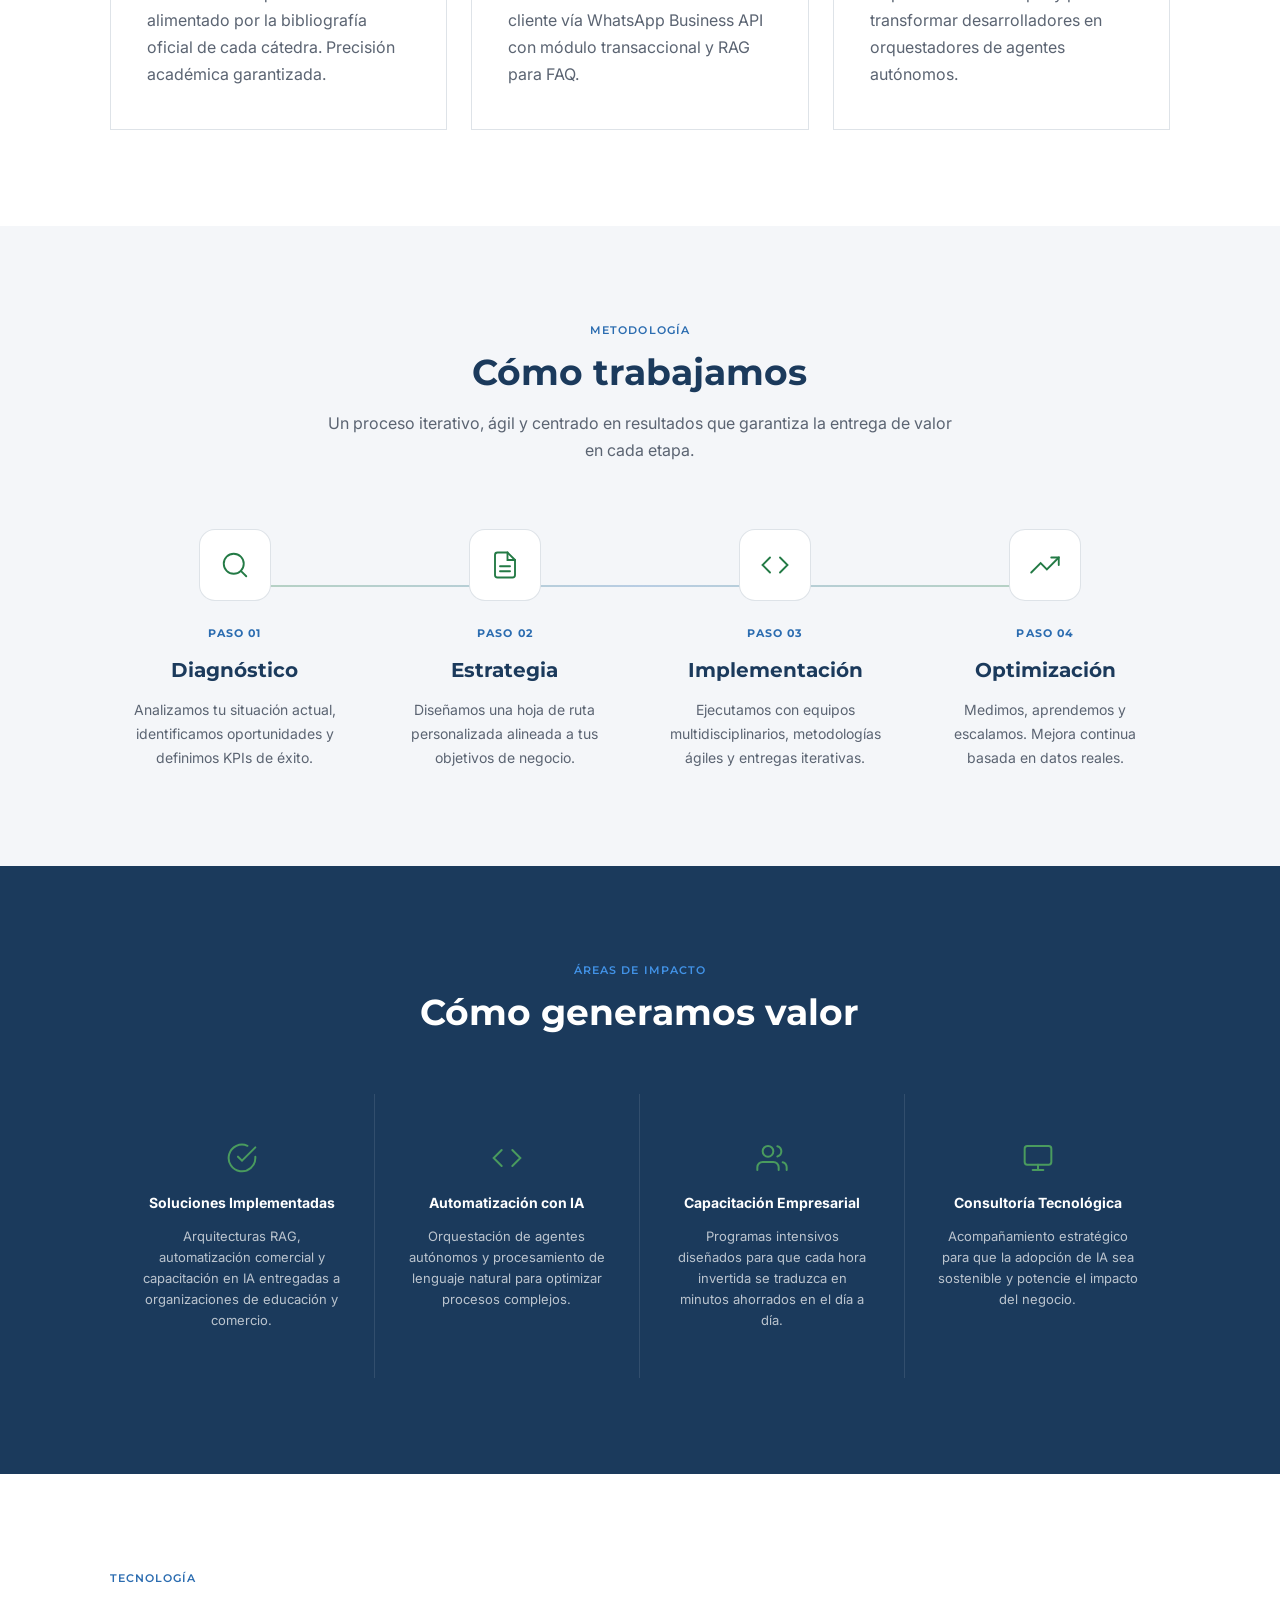
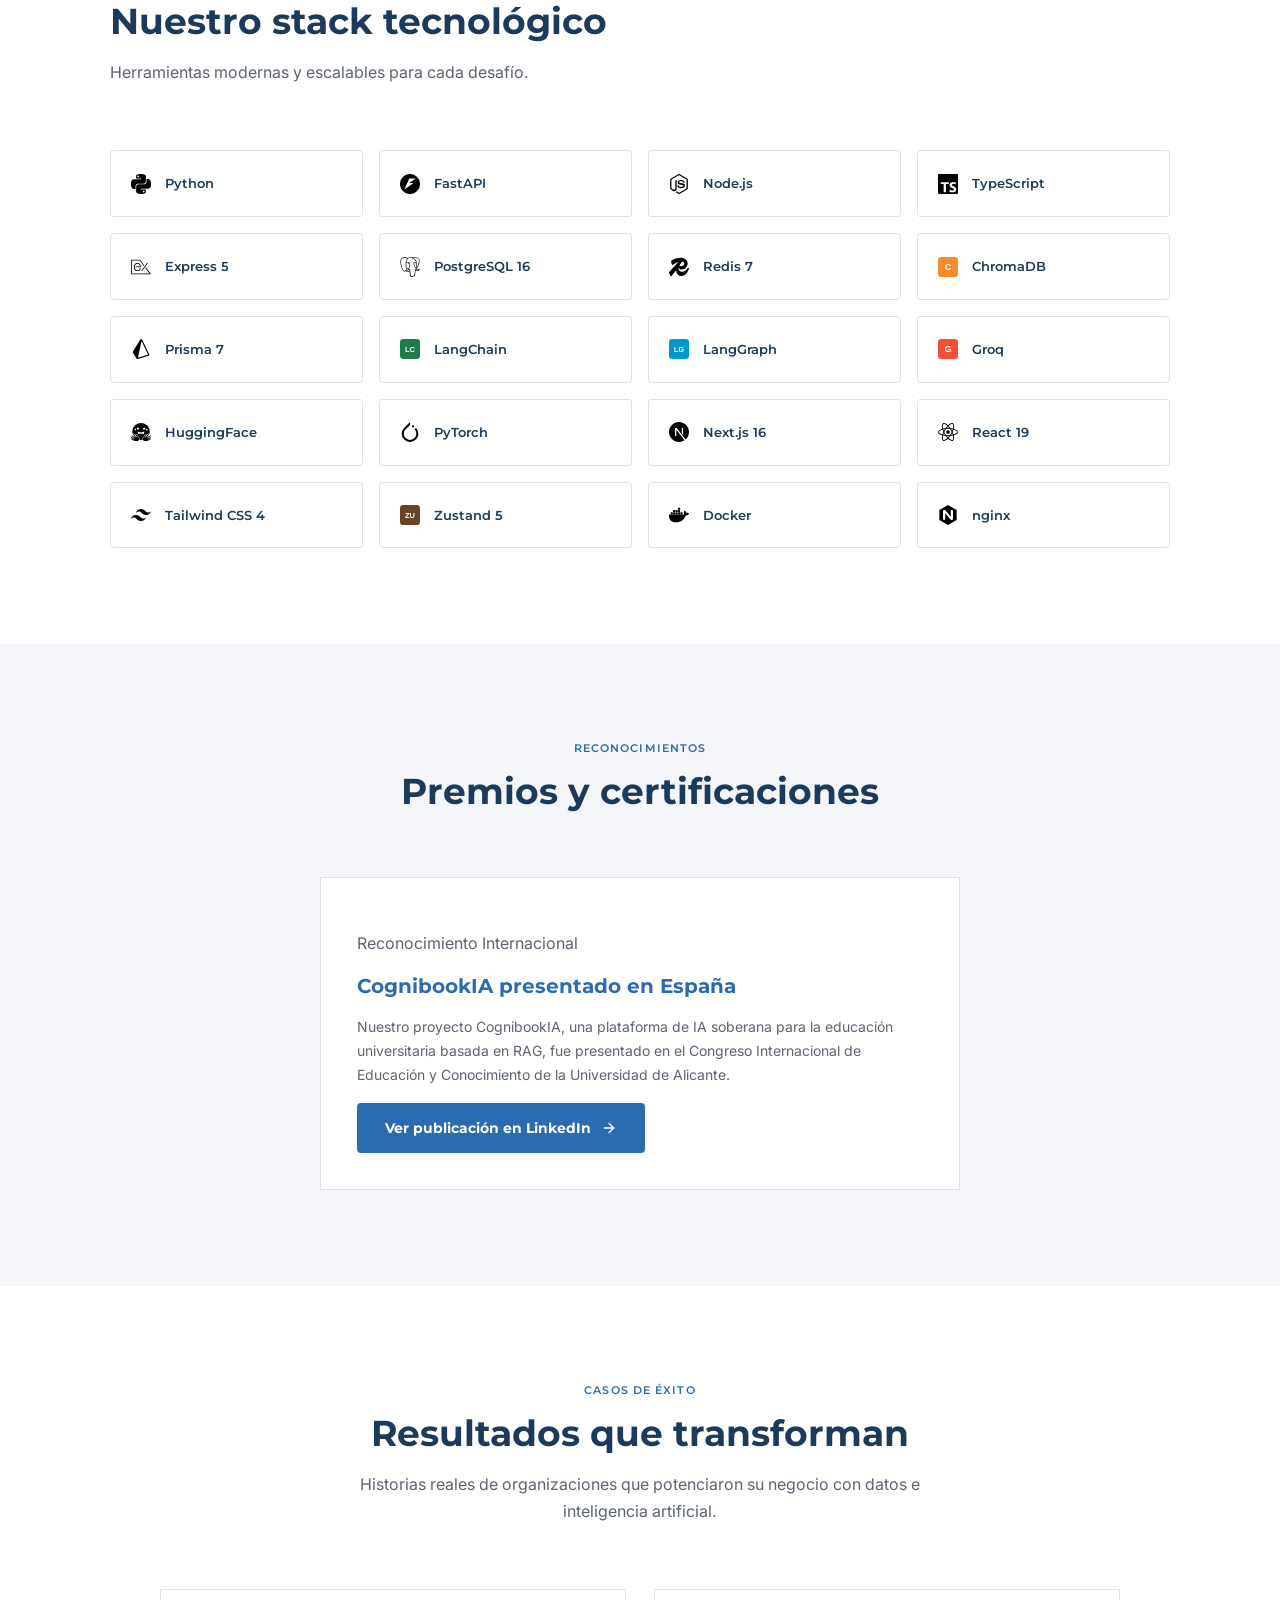
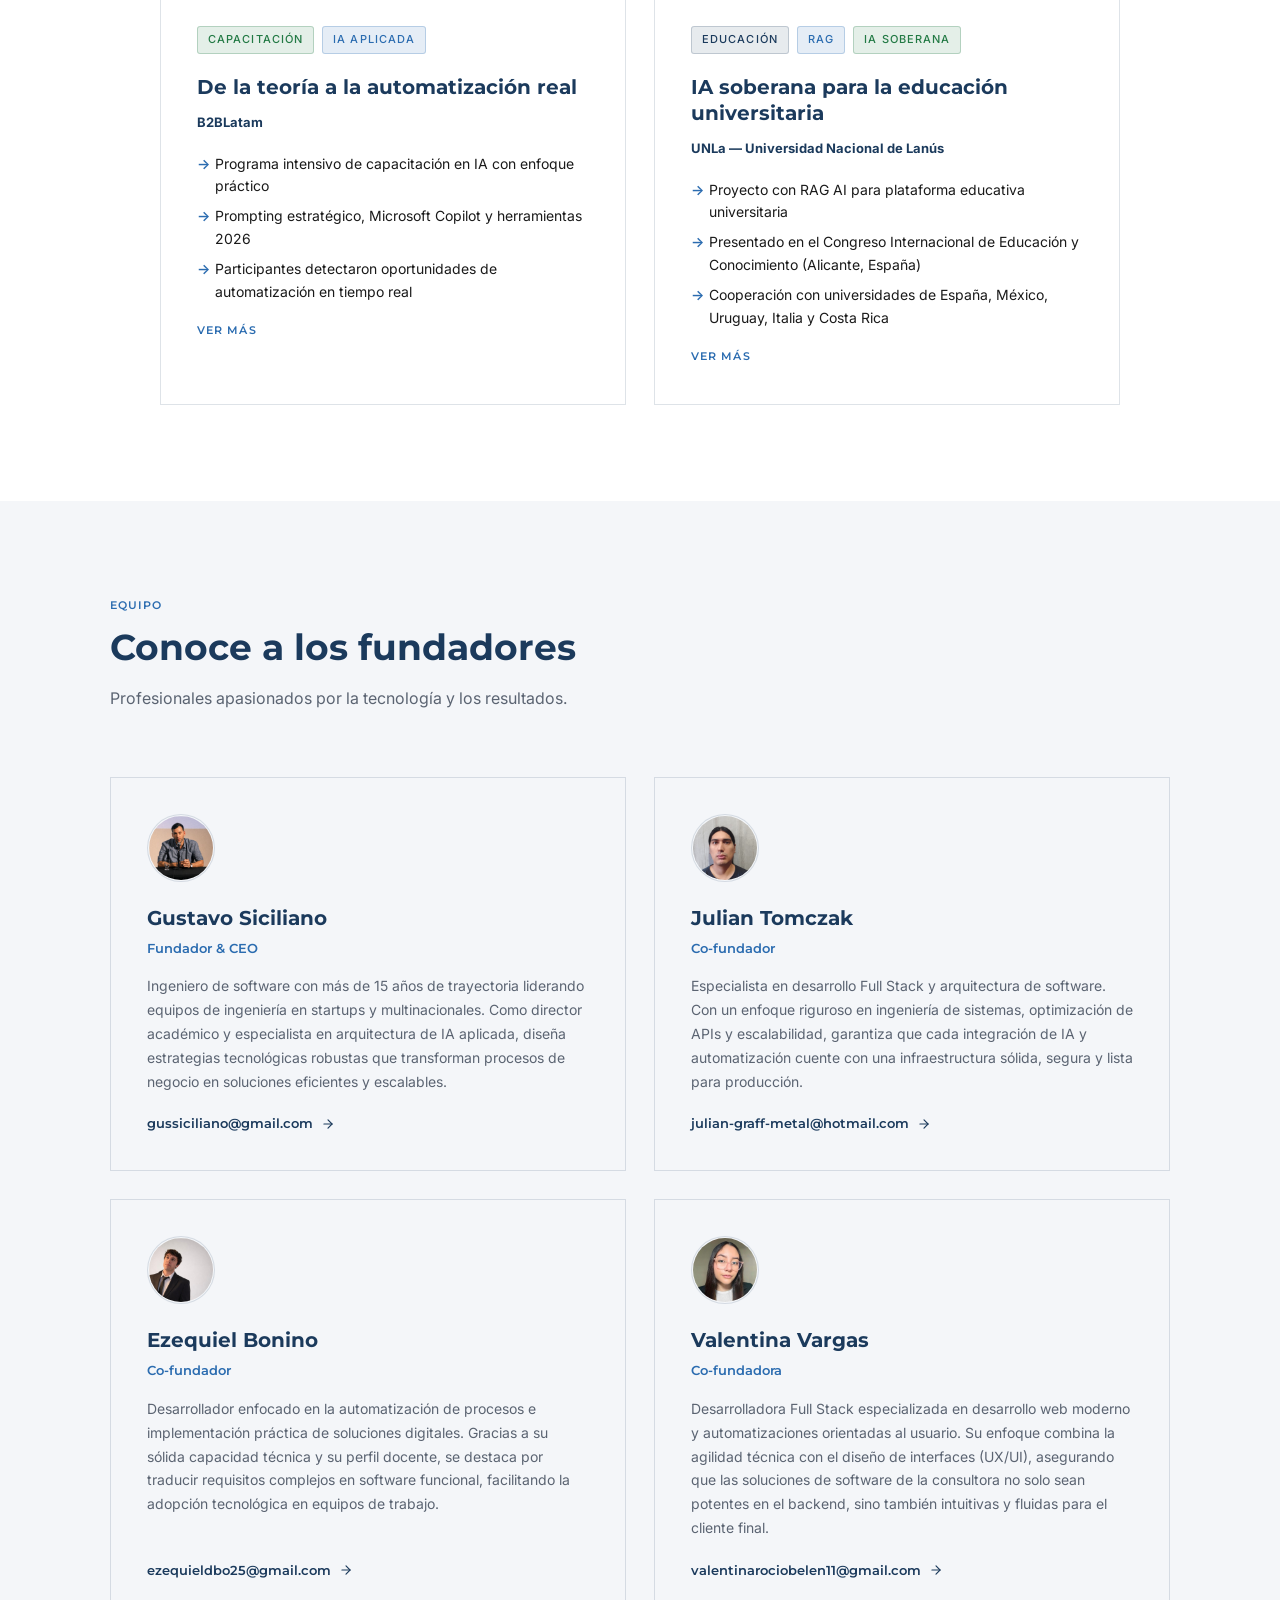
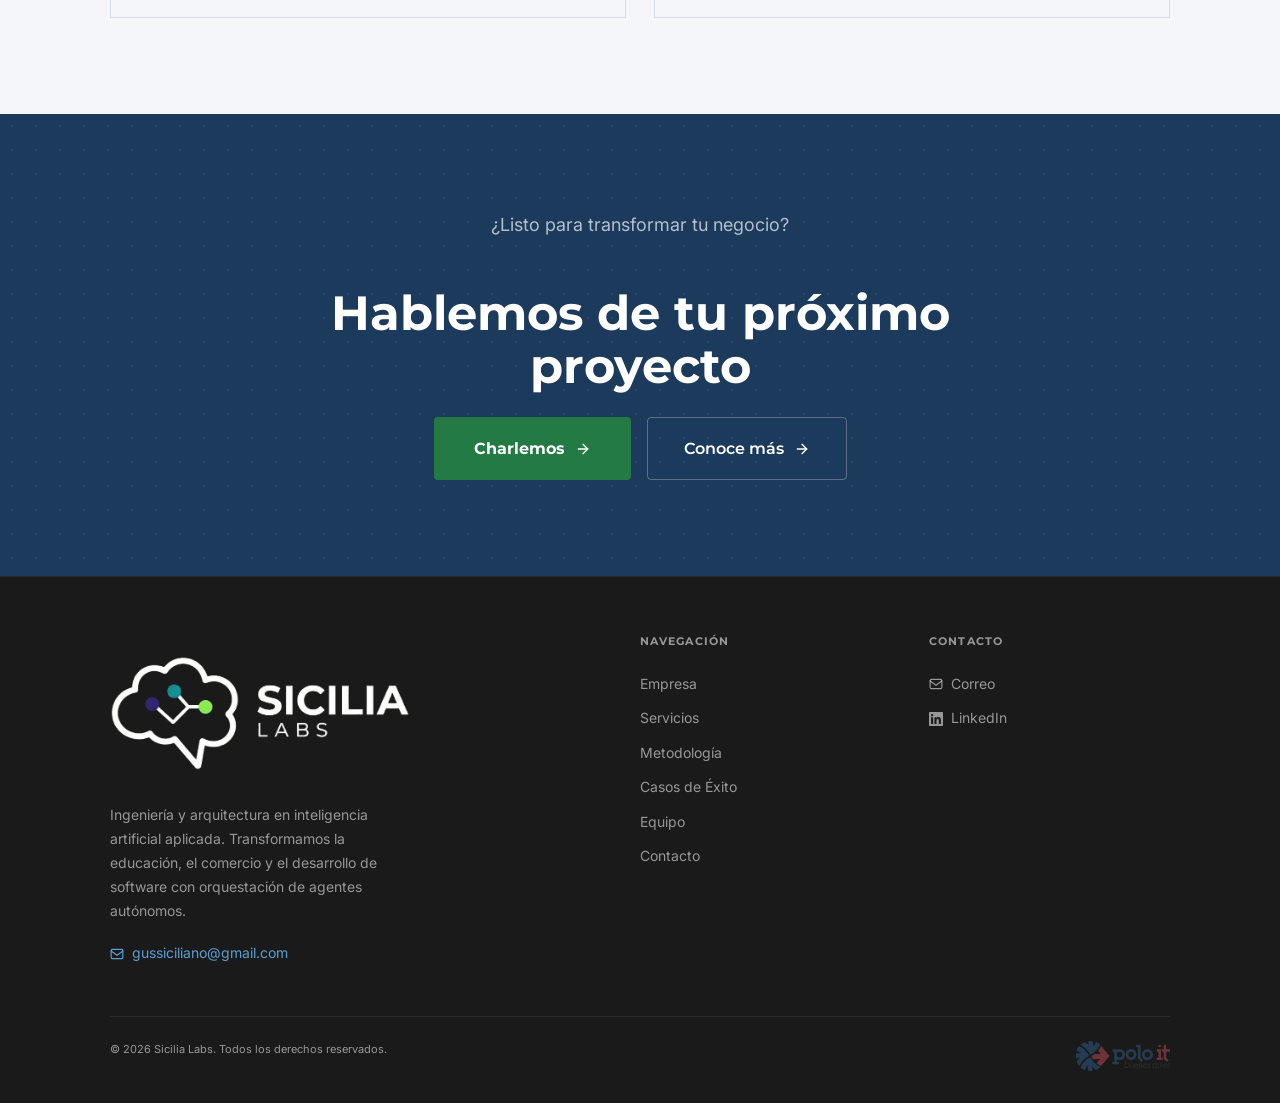
==== commit 38e91e39: "style: mejora  visual, tipografía en secciones y agrega nuevos logos" ====
--- a/index.html
+++ b/index.html
@@ -50,6 +50,7 @@
         <a href="#soluciones" class="nav-link">Servicios</a>
         <a href="#metodologia" class="nav-link">Metodología</a>
         <a href="#casos-de-exito" class="nav-link">Casos de Éxito</a>
+        <a href="#equipo" class="nav-link">Equipo</a>
         <a href="#contacto" class="nav-link">Contacto</a>
       </div>
 
@@ -69,6 +70,7 @@
       <a href="#soluciones" class="nav-link" role="menuitem">Servicios</a>
       <a href="#metodologia" class="nav-link" role="menuitem">Metodología</a>
       <a href="#casos-de-exito" class="nav-link" role="menuitem">Casos de Éxito</a>
+      <a href="#equipo" class="nav-link" role="menuitem">Equipo</a>
       <a href="#contacto" class="nav-link" role="menuitem">Contacto</a>
       <a href="mailto:gussiciliano@gmail.com" class="nav-cta">Charlemos</a>
     </div>
@@ -281,10 +283,10 @@
           <div class="solutions-grid">
               <article class="solution-card">
               <div class="solution-card-header">
-                <div class="solution-icon" style="background:rgba(27,58,92,0.1);color:var(--dark);">
+                <div class="solution-icon tint-dark">
                   <svg width="26" height="26" viewBox="0 0 24 24" fill="none" stroke="currentColor" stroke-width="2" stroke-linecap="round"><path d="M4 19.5A2.5 2.5 0 0 1 6.5 17H20"/><path d="M6.5 2H20v20H6.5A2.5 2.5 0 0 1 4 19.5v-15A2.5 2.5 0 0 1 6.5 2z"/></svg>
                 </div>
-                <span class="solution-tag" style="background:var(--dark);color:var(--white);">Sector Académico</span>
+                <span class="solution-tag tag-solid-dark">Sector Académico</span>
               </div>
               <h3>CogniBookIA</h3>
               <p class="section-sub">Chatbot con arquitectura RAG alimentado por la bibliografía oficial de cada cátedra. Precisión académica garantizada.</p>
@@ -292,10 +294,10 @@
 
             <article class="solution-card">
               <div class="solution-card-header">
-                <div class="solution-icon" style="background:rgba(35,122,69,0.12);color:var(--accent);">
+                <div class="solution-icon tint-accent">
                   <svg width="26" height="26" viewBox="0 0 24 24" fill="none" stroke="currentColor" stroke-width="2" stroke-linecap="round"><rect x="2" y="2" width="20" height="20" rx="2"/><path d="M6 6h.01M6 10h.01M6 14h.01M6 18h.01"/></svg>
                 </div>
-                <span class="solution-tag" style="background:var(--accent);color:var(--white);">Sector Comercial</span>
+                <span class="solution-tag tag-solid-accent">Sector Comercial</span>
               </div>
               <h3>PyME-Assist</h3>
               <p class="section-sub">Automatización de atención al cliente vía WhatsApp Business API con módulo transaccional y RAG para FAQ.</p>
@@ -303,10 +305,10 @@
 
             <article class="solution-card">
               <div class="solution-card-header">
-                <div class="solution-icon" style="background:rgba(43,108,176,0.12);color:var(--primary);">
+                <div class="solution-icon tint-primary">
                   <svg width="26" height="26" viewBox="0 0 24 24" fill="none" stroke="currentColor" stroke-width="2" stroke-linecap="round"><polyline points="16 18 22 12 16 6"/><polyline points="8 6 2 12 8 18"/></svg>
                 </div>
-                <span class="solution-tag" style="background:var(--primary);color:var(--white);">Software Factories</span>
+                <span class="solution-tag tag-solid-primary">Software Factories</span>
               </div>
               <h3>Ingeniería Aumentada</h3>
               <p class="section-sub">Capacitación in-company para transformar desarrolladores en orquestadores de agentes autónomos.</p>
@@ -367,7 +369,7 @@
       <section class="section bg-dark" aria-labelledby="metrics-title">
         <div class="container">
           <div class="metrics-header">
-            <p class="section-title" style="color:rgba(43,108,176,0.6);">Áreas de impacto</p>
+            <p class="section-title" style="color:rgb(73 162 255 / 85%)">Áreas de impacto</p>
             <h2 class="section-heading" id="metrics-title" style="color:#fff;">Cómo generamos valor</h2>
           </div>
           <div class="metrics-grid">
@@ -466,8 +468,8 @@
           <div class="casos-grid">
             <article class="caso-card">
               <div class="caso-tags">
-                <span class="caso-tag" style="background:rgba(35,122,69,0.12);color:var(--accent);border:1px solid rgba(35,122,69,0.25);">Capacitación</span>
-                <span class="caso-tag" style="background:rgba(43,108,176,0.12);color:var(--primary);border:1px solid rgba(43,108,176,0.25);">IA Aplicada</span>
+                <span class="caso-tag tag-outline-accent">Capacitación</span>
+                <span class="caso-tag tag-outline-primary">IA Aplicada</span>
               </div>
               <h3>De la teoría a la automatización real</h3>
               <p class="caso-client"><strong>B2BLatam</strong></p>
@@ -489,9 +491,9 @@
 
             <article class="caso-card">
               <div class="caso-tags">
-                <span class="caso-tag" style="background:rgba(27,58,92,0.1);color:var(--dark);border:1px solid rgba(27,58,92,0.2);">Educación</span>
-                <span class="caso-tag" style="background:rgba(43,108,176,0.12);color:var(--primary);border:1px solid rgba(43,108,176,0.25);">RAG</span>
-                <span class="caso-tag" style="background:rgba(35,122,69,0.12);color:var(--accent);border:1px solid rgba(35,122,69,0.25);">IA Soberana</span>
+                <span class="caso-tag tag-outline-dark">Educación</span>
+                <span class="caso-tag tag-outline-primary">RAG</span>
+                <span class="caso-tag tag-outline-accent">IA Soberana</span>
               </div>
               <h3>IA soberana para la educación universitaria</h3>
               <p class="caso-client"><strong>UNLa — Universidad Nacional de Lanús</strong></p>
@@ -514,7 +516,7 @@
       </section>
 
       <!-- Team -->
-      <section class="section bg-gray" aria-labelledby="team-title">
+      <section class="section bg-gray" aria-labelledby="team-title" id="equipo">
         <div class="container">
           <div class="section-header">
             <p class="section-title">Equipo</p>
@@ -602,7 +604,7 @@
       <div class="footer-grid">
         <div class="footer-brand">
           <div class="logo-wrap">
-            <img src="assets/img/full-logo.png" alt="Sicilia Labs" width="180" height="55">
+            <img src="assets/img/full-logo-dark.png" alt="Sicilia Labs" width="180" height="55">
           </div>
           <p>Ingeniería y arquitectura en inteligencia artificial aplicada. Transformamos la educación, el comercio y el desarrollo de software con orquestación de agentes autónomos.</p>
           <a href="mailto:gussiciliano@gmail.com" class="footer-email">
@@ -616,6 +618,7 @@
           <a href="#soluciones">Servicios</a>
           <a href="#metodologia">Metodología</a>
           <a href="#casos-de-exito">Casos de Éxito</a>
+          <a href="#equipo">Equipo</a>
           <a href="#contacto">Contacto</a>
         </div>
         <div class="footer-col">
--- a/assets/css/styles.css
+++ b/assets/css/styles.css
@@ -1,18 +1,31 @@
 :root {
   --dark: #1B3A5C;
   --primary: #2B6CB0;
+  --primary-hover: #255C96;
   --primary-light: #5A9FD4;
   --accent: #237A45;
+  --accent-hover: #1C6338;
   --black: #1A1A1A;
   --white: #FFFFFF;
-  --gray: #E5E7EB;
+  --gray: #F4F6F9;
   --muted: #5B6472;
   --border: rgba(27, 58, 92, 0.14);
   --on-dark-primary: rgba(255, 255, 255, 0.92);
   --on-dark-secondary: rgba(255, 255, 255, 0.68);
-  --on-dark-tertiary: rgba(255, 255, 255, 0.52);
+  --on-dark-tertiary: rgba(255, 255, 255, 0.55);
   --font-heading: 'Montserrat', 'Helvetica Neue', Arial, sans-serif;
   --font-body: 'Inter', 'Helvetica Neue', Arial, sans-serif;
+
+  --text-xs:   11px; 
+  --text-sm:   13px; 
+  --text-base: 14px; 
+  --text-md:   16px; 
+  --text-lg:   18px; 
+  --text-xl:   20px; 
+  --text-2xl:  clamp(20px, 3vw, 28px);
+  --text-3xl:  clamp(24px, 4vw, 36px);
+  --text-4xl:  clamp(28px, 5vw, 48px);
+  --text-5xl:  clamp(32px, 5vw, 52px);
 }
 
 *, *::before, *::after { box-sizing: border-box; margin: 0; padding: 0; }
@@ -42,7 +55,7 @@
 .section-title {
   font-family: var(--font-heading);
   font-weight: 600;
-  font-size: 12px;
+  font-size: var(--text-xs);
   letter-spacing: 0.1em;
   text-transform: uppercase;
   color: var(--primary);
@@ -52,7 +65,7 @@
 .section-heading {
   font-family: var(--font-heading);
   font-weight: 700;
-  font-size: clamp(24px, 4vw, 36px);
+  font-size: var(--text-3xl);
   color: var(--dark);
   line-height: 1.2;
   margin: 0;
@@ -60,7 +73,7 @@
 
 .section-sub {
   font-family: var(--font-body);
-  font-size: 16px;
+  font-size: var(--text-md);
   line-height: 1.7;
   color: var(--muted);
   max-width: 640px;
@@ -95,12 +108,12 @@
   cursor: pointer;
   padding: 0;
 }
-.nav-logo img { height: 40px; width: auto; }
+.nav-logo img { height: 55px; width: auto; }
 .nav-links { display: flex; align-items: center; gap: 36px; }
 .nav-links .nav-link {
   font-family: var(--font-heading);
   font-weight: 600;
-  font-size: 14px;
+  font-size: var(--text-base);
   color: var(--black);
   padding: 4px 0;
   border-bottom: 2px solid transparent;
@@ -114,14 +127,14 @@
   border: none;
   font-family: var(--font-heading);
   font-weight: 700;
-  font-size: 14px;
+  font-size: var(--text-base);
   padding: 10px 24px;
   cursor: pointer;
   border-radius: 4px;
   letter-spacing: 0.02em;
   transition: background 0.15s;
 }
-.nav-cta:hover { background: #1C6338; }
+.nav-cta:hover { background: var(--accent-hover); }
 .nav-hamburger {
   display: none;
   background: none;
@@ -141,7 +154,7 @@
 .nav-mobile .nav-link {
   font-family: var(--font-heading);
   font-weight: 600;
-  font-size: 15px;
+  font-size: var(--text-base);
   color: var(--black);
   padding: 12px 8px;
   display: block;
@@ -199,15 +212,15 @@
 .hero-badge-text {
   font-family: var(--font-heading);
   font-weight: 600;
-  font-size: 12px;
-  color: var(--accent);
-  letter-spacing: 0.08em;
+  font-size: var(--text-xs);
+  color: var(--on-dark-secondary);
+  letter-spacing: 0.1em;
   text-transform: uppercase;
 }
 .hero h1 {
   font-family: var(--font-heading);
   font-weight: 700;
-  font-size: clamp(32px, 5vw, 52px);
+  font-size: var(--text-5xl);
   line-height: 1.1;
   color: var(--white);
   margin: 0 0 24px;
@@ -215,9 +228,9 @@
 .hero h1 span { color: var(--primary-light); }
 .hero p {
   font-family: var(--font-body);
-  font-size: 18px;
+  font-size: var(--text-lg);
   line-height: 1.65;
-  color: rgba(255, 255, 255, 0.7);
+  color: var(--on-dark-secondary);
   margin: 0 0 40px;
   max-width: 480px;
 }
@@ -228,7 +241,7 @@
   border: none;
   font-family: var(--font-heading);
   font-weight: 700;
-  font-size: 16px;
+  font-size: var(--text-md);
   padding: 16px 36px;
   border-radius: 4px;
   display: inline-flex;
@@ -236,14 +249,14 @@
   gap: 10px;
   transition: background 0.15s;
 }
-.hero-actions .btn-primary:hover { background: #1C6338; }
+.hero-actions .btn-primary:hover { background: var(--accent-hover); }
 .hero-actions .btn-secondary {
   background: transparent;
   color: var(--white);
   border: 1px solid rgba(255, 255, 255, 0.3);
   font-family: var(--font-heading);
   font-weight: 600;
-  font-size: 16px;
+  font-size: var(--text-md);
   padding: 16px 36px;
   border-radius: 4px;
   transition: border-color 0.15s;
@@ -270,8 +283,8 @@
 }
 .hero-pillar span {
   font-family: var(--font-body);
-  font-size: 13px;
-  color: rgba(255, 255, 255, 0.5);
+  font-size: var(--text-sm);
+  color: var(--on-dark-tertiary);
 }
 .hero-visual { display: flex; justify-content: center; }
 
@@ -283,8 +296,8 @@
 .clients-label {
   font-family: var(--font-heading);
   font-weight: 600;
-  font-size: 11px;
-  letter-spacing: 0.12em;
+  font-size: var(--text-xs);
+  letter-spacing: 0.1em;
   text-transform: uppercase;
   color: var(--muted);
   text-align: center;
@@ -320,7 +333,7 @@
   text-align: center;
   margin-top: 16px;
   font-family: var(--font-body);
-  font-size: 11px;
+  font-size: var(--text-xs);
   color: var(--muted);
   opacity: 0.6;
 }
@@ -367,17 +380,30 @@
 .solution-tag {
   font-family: var(--font-body);
   font-weight: 500;
-  font-size: 11px;
-  letter-spacing: 0.08em;
+  font-size: var(--text-xs);
+  letter-spacing: 0.1em;
   text-transform: uppercase;
   padding: 4px 10px;
   border: 1px solid var(--border);
   border-radius: 3px;
 }
+
+/* Utility: color tints for icons and tags (dark / primary / accent) */
+.tint-dark   { background: rgba(27, 58, 92, 0.1);   color: var(--dark); }
+.tint-primary{ background: rgba(43, 108, 176, 0.12); color: var(--primary); }
+.tint-accent { background: rgba(35, 122, 69, 0.12);  color: var(--accent); }
+
+.tag-solid-dark    { background: var(--dark);    color: var(--white); }
+.tag-solid-primary { background: var(--primary); color: var(--white); }
+.tag-solid-accent  { background: var(--accent);  color: var(--white); }
+
+.tag-outline-dark    { background: rgba(27, 58, 92, 0.1);    color: var(--dark);    border: 1px solid rgba(27, 58, 92, 0.2); }
+.tag-outline-primary { background: rgba(43, 108, 176, 0.12); color: var(--primary); border: 1px solid rgba(43, 108, 176, 0.25); }
+.tag-outline-accent  { background: rgba(35, 122, 69, 0.12);  color: var(--accent);  border: 1px solid rgba(35, 122, 69, 0.25); }
 .solution-card h3 {
   font-family: var(--font-heading);
   font-weight: 700;
-  font-size: 20px;
+  font-size: var(--text-xl);
   color: var(--dark);
   margin: 0 0 16px;
 }
@@ -389,14 +415,14 @@
 .solution-row-label {
   font-family: var(--font-heading);
   font-weight: 600;
-  font-size: 11px;
+  font-size: var(--text-xs);
   letter-spacing: 0.1em;
   text-transform: uppercase;
   margin: 0 0 6px;
 }
 .solution-row-text {
   font-family: var(--font-body);
-  font-size: 14px;
+  font-size: var(--text-base);
   line-height: 1.65;
   color: var(--black);
   margin: 0;
@@ -465,21 +491,21 @@
   display: block;
   font-family: var(--font-heading);
   font-weight: 700;
-  font-size: 11px;
-  letter-spacing: 0.12em;
+  font-size: var(--text-xs);
+  letter-spacing: 0.1em;
   color: var(--primary);
   margin-bottom: 12px;
 }
 .method-step h3 {
   font-family: var(--font-heading);
   font-weight: 700;
-  font-size: 18px;
+  font-size: var(--text-xl);
   color: var(--dark);
   margin: 0 0 12px;
 }
 .method-step p {
   font-family: var(--font-body);
-  font-size: 14px;
+  font-size: var(--text-base);
   line-height: 1.7;
   color: var(--muted);
   margin: 0 auto;
@@ -503,28 +529,29 @@
 .metric-value {
   font-family: var(--font-heading);
   font-weight: 700;
-  font-size: 52px;
+  font-size: var(--text-5xl);
   color: var(--white);
   line-height: 1;
 }
 .metric-label {
   font-family: var(--font-body);
-  font-size: 14px;
-  color: rgba(255, 255, 255, 0.5);
+  font-size: var(--text-base);
+  color: var(--white);
+  font-weight: 700; 
   margin-top: 10px;
 }
 .metric-desc {
   font-family: var(--font-body);
-  font-size: 13px;
+  font-size: var(--text-sm);
   line-height: 1.6;
-  color: rgba(255, 255, 255, 0.65);
-  margin-top: 8px;
+  color: rgba(255, 255, 255, 0.7); 
+  font-weight: 400; 
+  margin-top: 12px;
 }
 .metric-pending {
   font-family: var(--font-body);
-  font-size: 10px;
-  color: var(--primary-light);
-  opacity: 0.5;
+  font-size: var(--text-xs);
+  color: var(--on-dark-tertiary);
   margin-top: 6px;
   letter-spacing: 0.05em;
 }
@@ -549,7 +576,7 @@
 .tech-item span {
   font-family: var(--font-heading);
   font-weight: 600;
-  font-size: 13px;
+  font-size: var(--text-sm);
   color: var(--dark);
 }
 
@@ -579,20 +606,20 @@
 .award-badge {
   font-family: var(--font-heading);
   font-weight: 600;
-  font-size: 13px;
+  font-size: var(--text-sm);
   color: var(--primary);
 }
 .award-card h3 {
   font-family: var(--font-heading);
   font-weight: 700;
-  font-size: 20px;
+  font-size: var(--text-xl);
   color: var(--primary);
   line-height: 1.3;
   margin: 0;
 }
 .award-card p {
   font-family: var(--font-body);
-  font-size: 14px;
+  font-size: var(--text-base);
   line-height: 1.7;
   color: var(--muted);
   margin: 0;
@@ -605,14 +632,14 @@
   color: var(--white);
   font-family: var(--font-heading);
   font-weight: 700;
-  font-size: 14px;
+  font-size: var(--text-base);
   padding: 14px 28px;
   border-radius: 4px;
   transition: background 0.15s;
 }
-.award-card .btn-primary:hover { background: #255C96; }
+.award-card .btn-primary:hover { background: var(--primary-hover); }
 .btn-blue { background: var(--primary); }
-.btn-blue:hover { background: #255C96; }
+.btn-blue:hover { background: var(--primary-hover); }
 
 /* Casos de Éxito */
 .casos-grid {
@@ -637,8 +664,8 @@
 .caso-tag {
   font-family: var(--font-body);
   font-weight: 500;
-  font-size: 11px;
-  letter-spacing: 0.06em;
+  font-size: var(--text-xs);
+  letter-spacing: 0.1em;
   text-transform: uppercase;
   padding: 4px 10px;
   border-radius: 3px;
@@ -646,14 +673,14 @@
 .caso-card h3 {
   font-family: var(--font-heading);
   font-weight: 700;
-  font-size: 19px;
+  font-size: var(--text-xl);
   color: var(--dark);
   line-height: 1.3;
   margin: 0 0 12px;
 }
 .caso-client {
   font-family: var(--font-body);
-  font-size: 13px;
+  font-size: var(--text-sm);
   color: var(--muted);
   margin: 0 0 20px;
 }
@@ -665,7 +692,7 @@
 }
 .caso-body-short li {
   font-family: var(--font-body);
-  font-size: 14px;
+  font-size: var(--text-base);
   line-height: 1.6;
   color: var(--black);
   padding-left: 18px;
@@ -684,7 +711,7 @@
 }
 .caso-body-full p {
   font-family: var(--font-body);
-  font-size: 14px;
+  font-size: var(--text-base);
   line-height: 1.75;
   color: var(--black);
   margin: 0 0 14px;
@@ -694,8 +721,8 @@
 .caso-toggle {
   font-family: var(--font-heading);
   font-weight: 600;
-  font-size: 12px;
-  letter-spacing: 0.06em;
+  font-size: var(--text-xs);
+  letter-spacing: 0.1em;
   text-transform: uppercase;
   color: var(--primary);
   background: none;
@@ -734,20 +761,20 @@
 .team-card h3 {
   font-family: var(--font-heading);
   font-weight: 700;
-  font-size: 20px;
+  font-size: var(--text-xl);
   color: var(--dark);
   margin: 0 0 4px;
 }
 .team-role {
   font-family: var(--font-heading);
   font-weight: 600;
-  font-size: 13px;
+  font-size: var(--text-sm);
   color: var(--primary);
   margin: 0 0 16px;
 }
 .team-bio {
   font-family: var(--font-body);
-  font-size: 14px;
+  font-size: var(--text-base);
   line-height: 1.7;
   color: var(--muted);
   margin: 0 0 20px;
@@ -758,7 +785,7 @@
   gap: 8px;
   font-family: var(--font-heading);
   font-weight: 600;
-  font-size: 13px;
+  font-size: var(--text-sm);
   color: var(--dark);
   transition: color 0.15s;
   max-width: 100%;
@@ -802,15 +829,15 @@
 }
 .final-cta p {
   font-family: var(--font-body);
-  font-size: 18px;
+  font-size: var(--text-lg);
   line-height: 1.65;
-  color: rgba(255, 255, 255, 0.6);
+  color: var(--on-dark-secondary);
   margin: 0 0 48px;
 }
 .final-cta h2 {
   font-family: var(--font-heading);
   font-weight: 700;
-  font-size: clamp(28px, 5vw, 48px);
+  font-size: var(--text-4xl);
   color: var(--white);
   line-height: 1.1;
   margin: 0 0 24px;
@@ -829,12 +856,12 @@
   color: var(--white);
   font-family: var(--font-heading);
   font-weight: 700;
-  font-size: 16px;
+  font-size: var(--text-md);
   padding: 18px 40px;
   border-radius: 4px;
   transition: background 0.15s;
 }
-.cta-actions .btn-primary:hover { background: #1C6338; }
+.cta-actions .btn-primary:hover { background: var(--accent-hover); }
 .cta-actions .btn-outline {
   display: inline-flex;
   align-items: center;
@@ -843,7 +870,7 @@
   color: var(--white);
   font-family: var(--font-heading);
   font-weight: 600;
-  font-size: 16px;
+  font-size: var(--text-md);
   padding: 18px 36px;
   border-radius: 4px;
   border: 1px solid rgba(255, 255, 255, 0.28);
@@ -875,15 +902,15 @@
 }
 .footer-brand p {
   font-family: var(--font-body);
-  font-size: 14px;
+  font-size: var(--text-base);
   line-height: 1.7;
-  color: rgba(255, 255, 255, 0.4);
+  color: var(--on-dark-tertiary);
   max-width: 300px;
   margin: 0 0 20px;
 }
 .footer-email {
   font-family: var(--font-body);
-  font-size: 14px;
+  font-size: var(--text-base);
   color: var(--primary-light);
   display: inline-flex;
   align-items: center;
@@ -892,10 +919,10 @@
 .footer-col-title {
   font-family: var(--font-heading);
   font-weight: 700;
-  font-size: 11px;
+  font-size: var(--text-xs);
   letter-spacing: 0.1em;
   text-transform: uppercase;
-  color: rgba(255, 255, 255, 0.28);
+  color: var(--on-dark-tertiary);
   margin-bottom: 16px;
 }
 .footer-col button {
@@ -904,8 +931,8 @@
   border: none;
   cursor: pointer;
   font-family: var(--font-body);
-  font-size: 14px;
-  color: rgba(255, 255, 255, 0.45);
+  font-size: var(--text-base);
+  color: var(--on-dark-tertiary);
   padding: 6px 0;
   transition: color 0.15s;
   text-align: left;
@@ -916,8 +943,8 @@
   align-items: center;
   gap: 8px;
   font-family: var(--font-body);
-  font-size: 14px;
-  color: rgba(255, 255, 255, 0.45);
+  font-size: var(--text-base);
+  color: var(--on-dark-tertiary);
   text-decoration: none;
   padding: 6px 0;
   transition: color 0.15s;
@@ -933,8 +960,8 @@
 }
 .footer-bottom p {
   font-family: var(--font-body);
-  font-size: 12px;
-  color: rgba(255, 255, 255, 0.22);
+  font-size: var(--text-xs);
+  color: var(--on-dark-tertiary);
   margin: 0;
 }
 .footer-polo-logo {
@@ -967,8 +994,8 @@
   gap: 8px;
   font-family: var(--font-heading);
   font-weight: 600;
-  font-size: 13px;
-  color: rgba(255, 255, 255, 0.4);
+  font-size: var(--text-sm);
+  color: var(--on-dark-tertiary);
   margin-bottom: 32px;
   transition: color 0.15s;
 }
@@ -976,7 +1003,7 @@
 .empresa-hero h1 {
   font-family: var(--font-heading);
   font-weight: 700;
-  font-size: clamp(28px, 5vw, 48px);
+  font-size: var(--text-4xl);
   color: var(--white);
   line-height: 1.1;
   margin: 0 0 20px;
@@ -984,9 +1011,9 @@
 }
 .empresa-hero p {
   font-family: var(--font-body);
-  font-size: 18px;
+  font-size: var(--text-lg);
   line-height: 1.7;
-  color: rgba(255, 255, 255, 0.6);
+  color: var(--on-dark-secondary);
   margin: 0;
   max-width: 720px;
 }
@@ -1001,17 +1028,32 @@
   border-radius: 4px;
   padding: 32px 28px;
 }
+.mv-block h3{
+  font-family: var(--font-heading);
+  font-weight: 700;
+  font-size: var(--text-xl);
+  color: var(--dark);
+  margin: 0 0 16px;
+}
 .mv-block.mission {
   border-left-color: var(--primary);
+  display: flex;
+  flex-direction: column;
+  height: 100%;
+  justify-content: space-between;
 }
 
 .mv-block.vision {
   border-left-color: var(--accent);
+  display: flex;
+  flex-direction: column;
+  height: 100%;
+  justify-content: space-between;
 }
 .mv-label {
   font-family: var(--font-heading);
   font-weight: 700;
-  font-size: 11px;
+  font-size: var(--text-xs);
   letter-spacing: 0.1em;
   text-transform: uppercase;
   margin-bottom: 20px;
@@ -1021,14 +1063,14 @@
 .mv-grid h2 {
   font-family: var(--font-heading);
   font-weight: 700;
-  font-size: clamp(20px, 3vw, 28px);
+  font-size: var(--text-2xl);
   color: var(--dark);
   margin: 0 0 20px;
   line-height: 1.3;
 }
 .mv-grid p {
   font-family: var(--font-body);
-  font-size: 16px;
+  font-size: var(--text-md);
   line-height: 1.75;
   color: var(--muted);
   margin: 0;
@@ -1050,8 +1092,8 @@
 .pilar-num {
   font-family: var(--font-heading);
   font-weight: 700;
-  font-size: 11px;
-  letter-spacing: 0.12em;
+  font-size: var(--text-xs);
+  letter-spacing: 0.1em;
   text-transform: uppercase;
   display: block;
   margin-bottom: 16px;
@@ -1059,13 +1101,13 @@
 .pilar-card h3 {
   font-family: var(--font-heading);
   font-weight: 700;
-  font-size: 20px;
+  font-size: var(--text-xl);
   color: var(--dark);
   margin: 0 0 16px;
 }
 .pilar-card p {
   font-family: var(--font-body);
-  font-size: 14px;
+  font-size: var(--text-base);
   line-height: 1.7;
   color: var(--muted);
   margin: 0;
@@ -1083,13 +1125,13 @@
 .valor-item h3 {
   font-family: var(--font-heading);
   font-weight: 700;
-  font-size: 17px;
+  font-size: var(--text-xl);
   color: var(--dark);
   margin: 0 0 12px;
 }
 .valor-item p {
   font-family: var(--font-body);
-  font-size: 14px;
+  font-size: var(--text-base);
   line-height: 1.7;
   color: var(--muted);
   margin: 0;
@@ -1100,7 +1142,7 @@
 }
 .historia-timeline p {
   font-family: var(--font-body);
-  font-size: 16px;
+  font-size: var(--text-md);
   line-height: 1.8;
   color: var(--muted);
   margin: 0 0 20px;
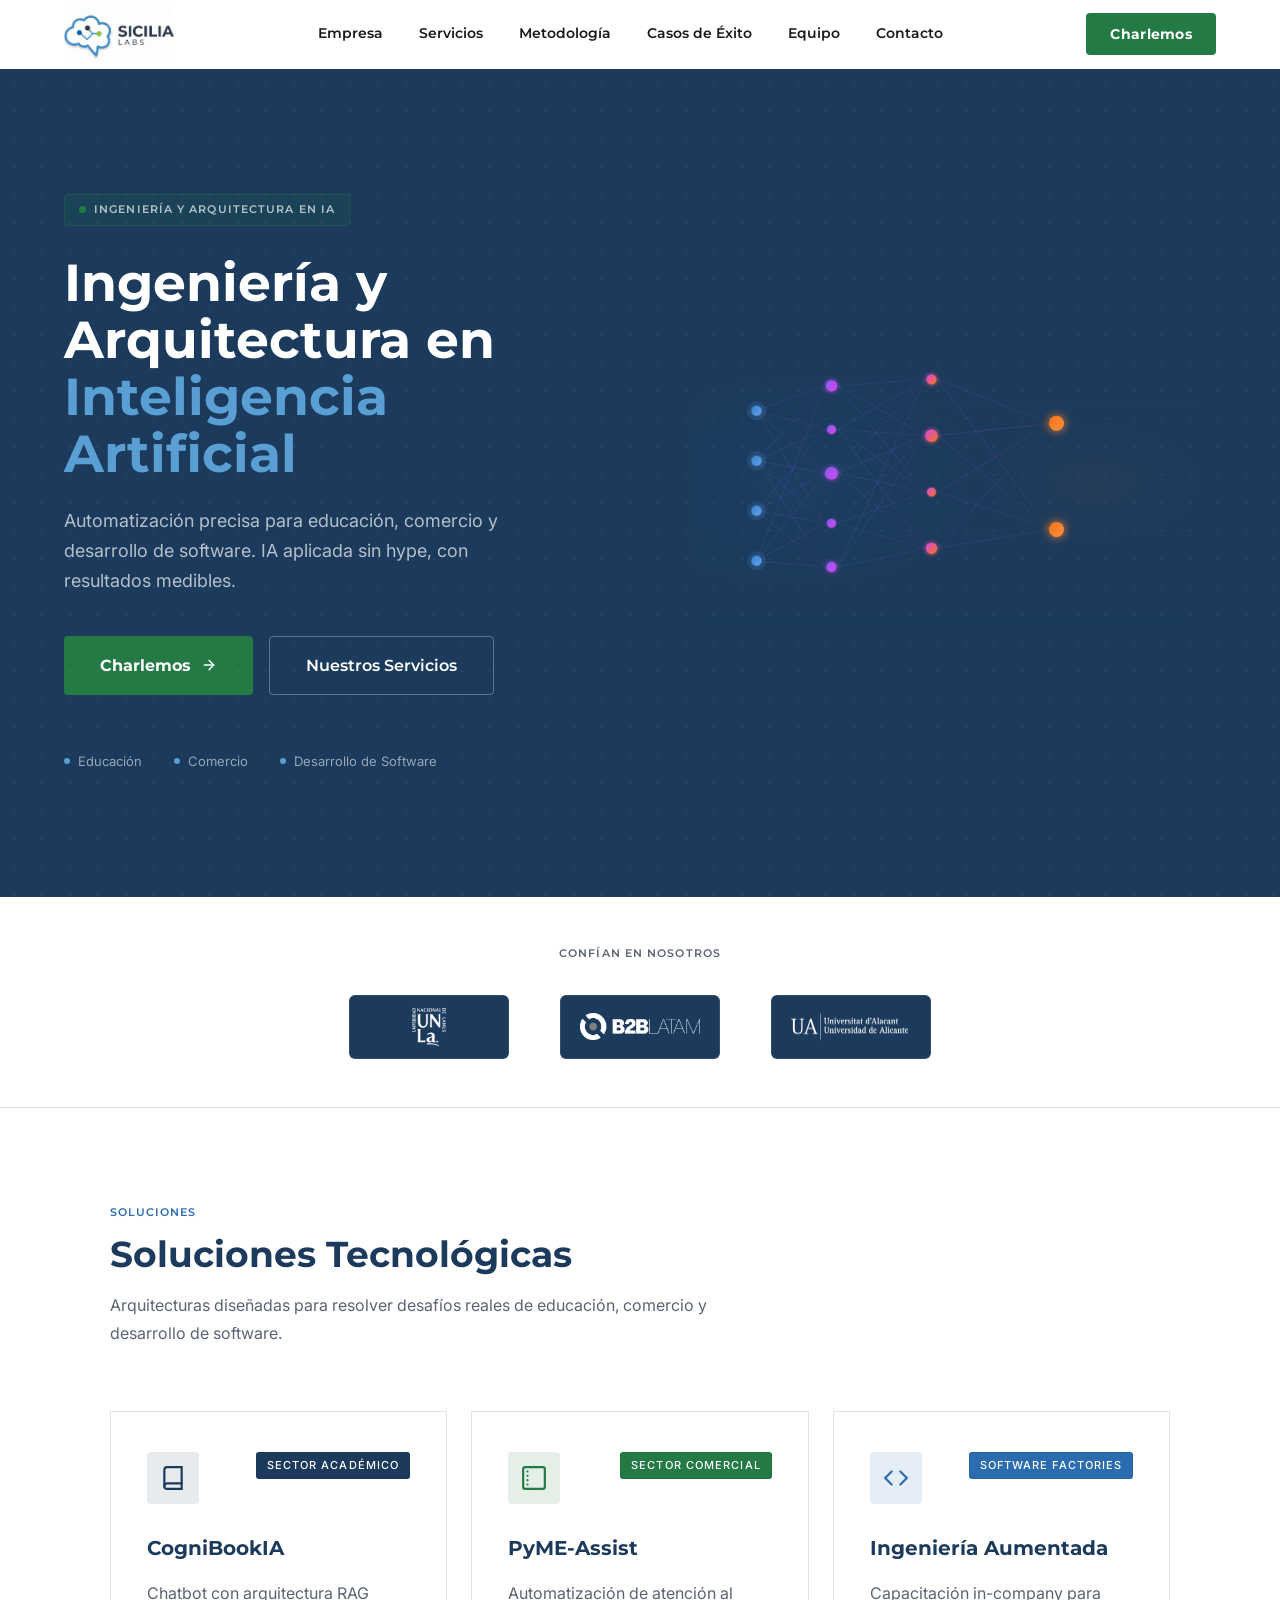
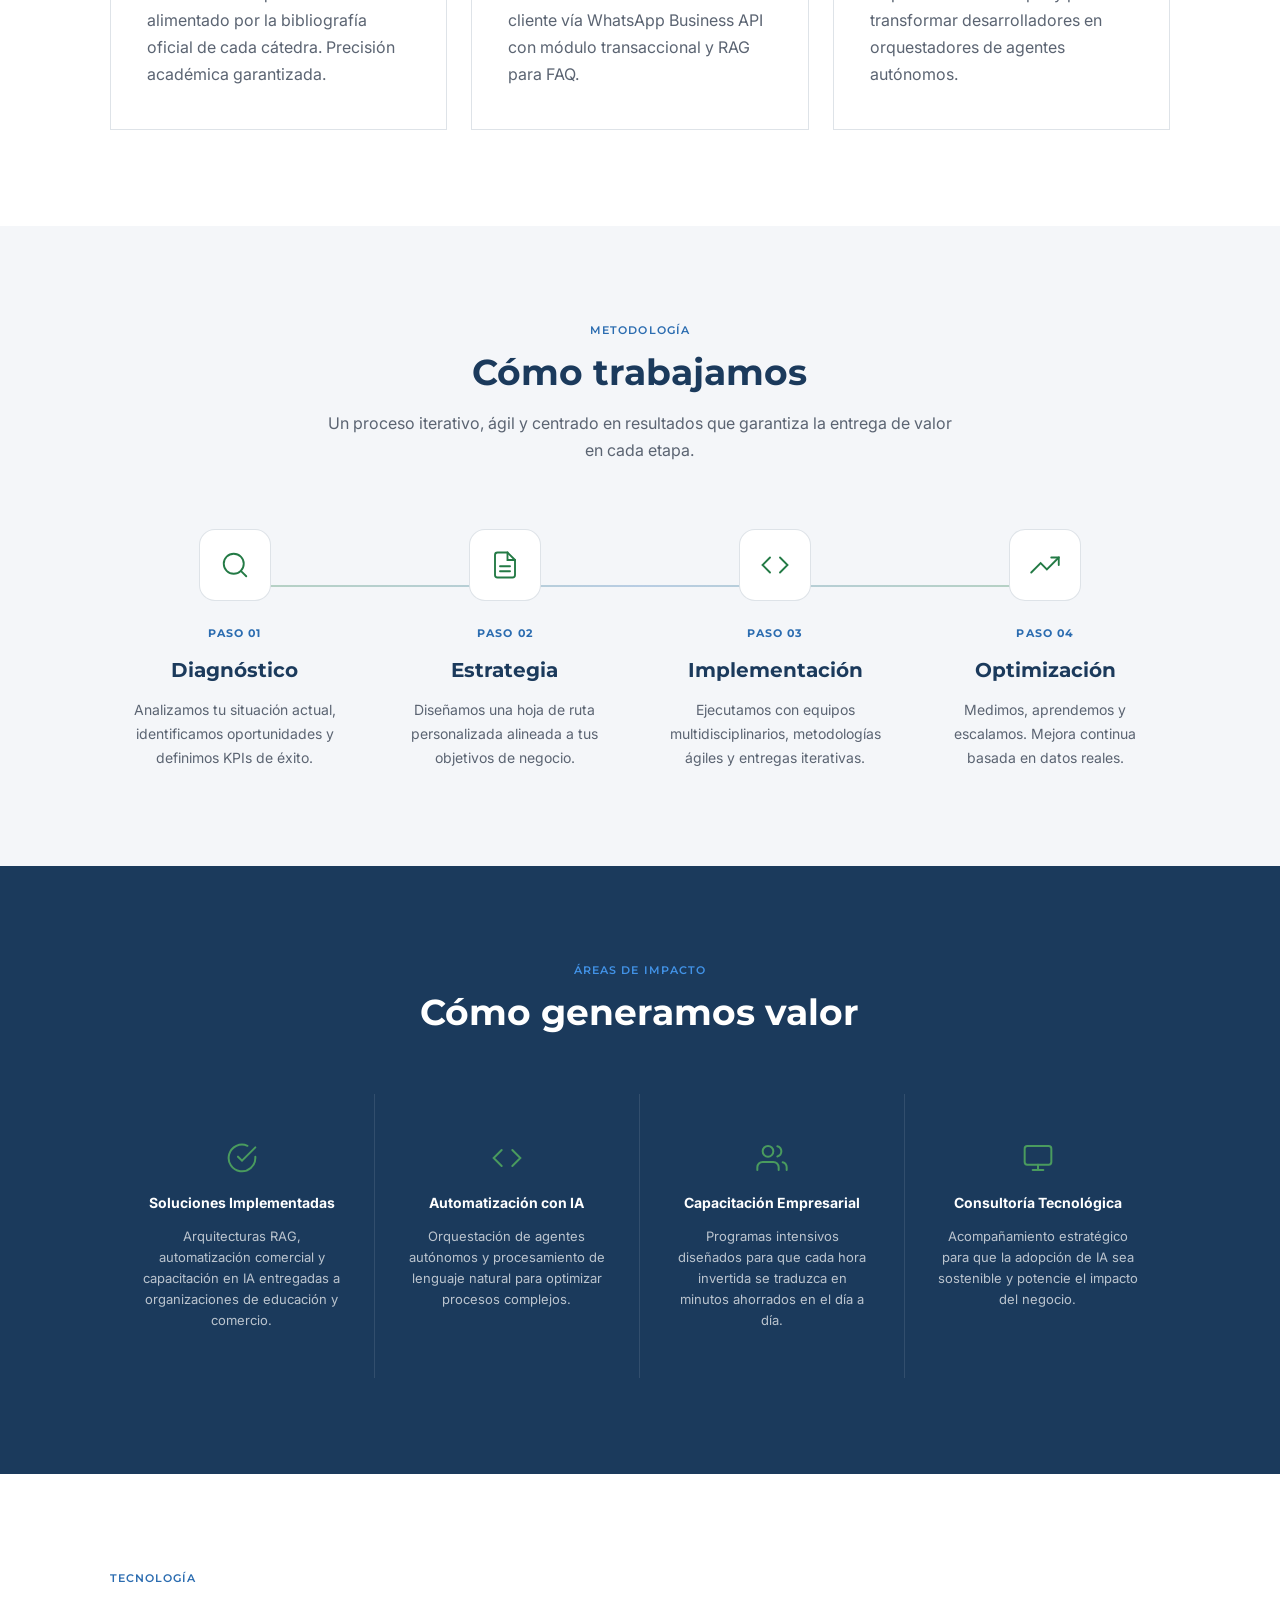
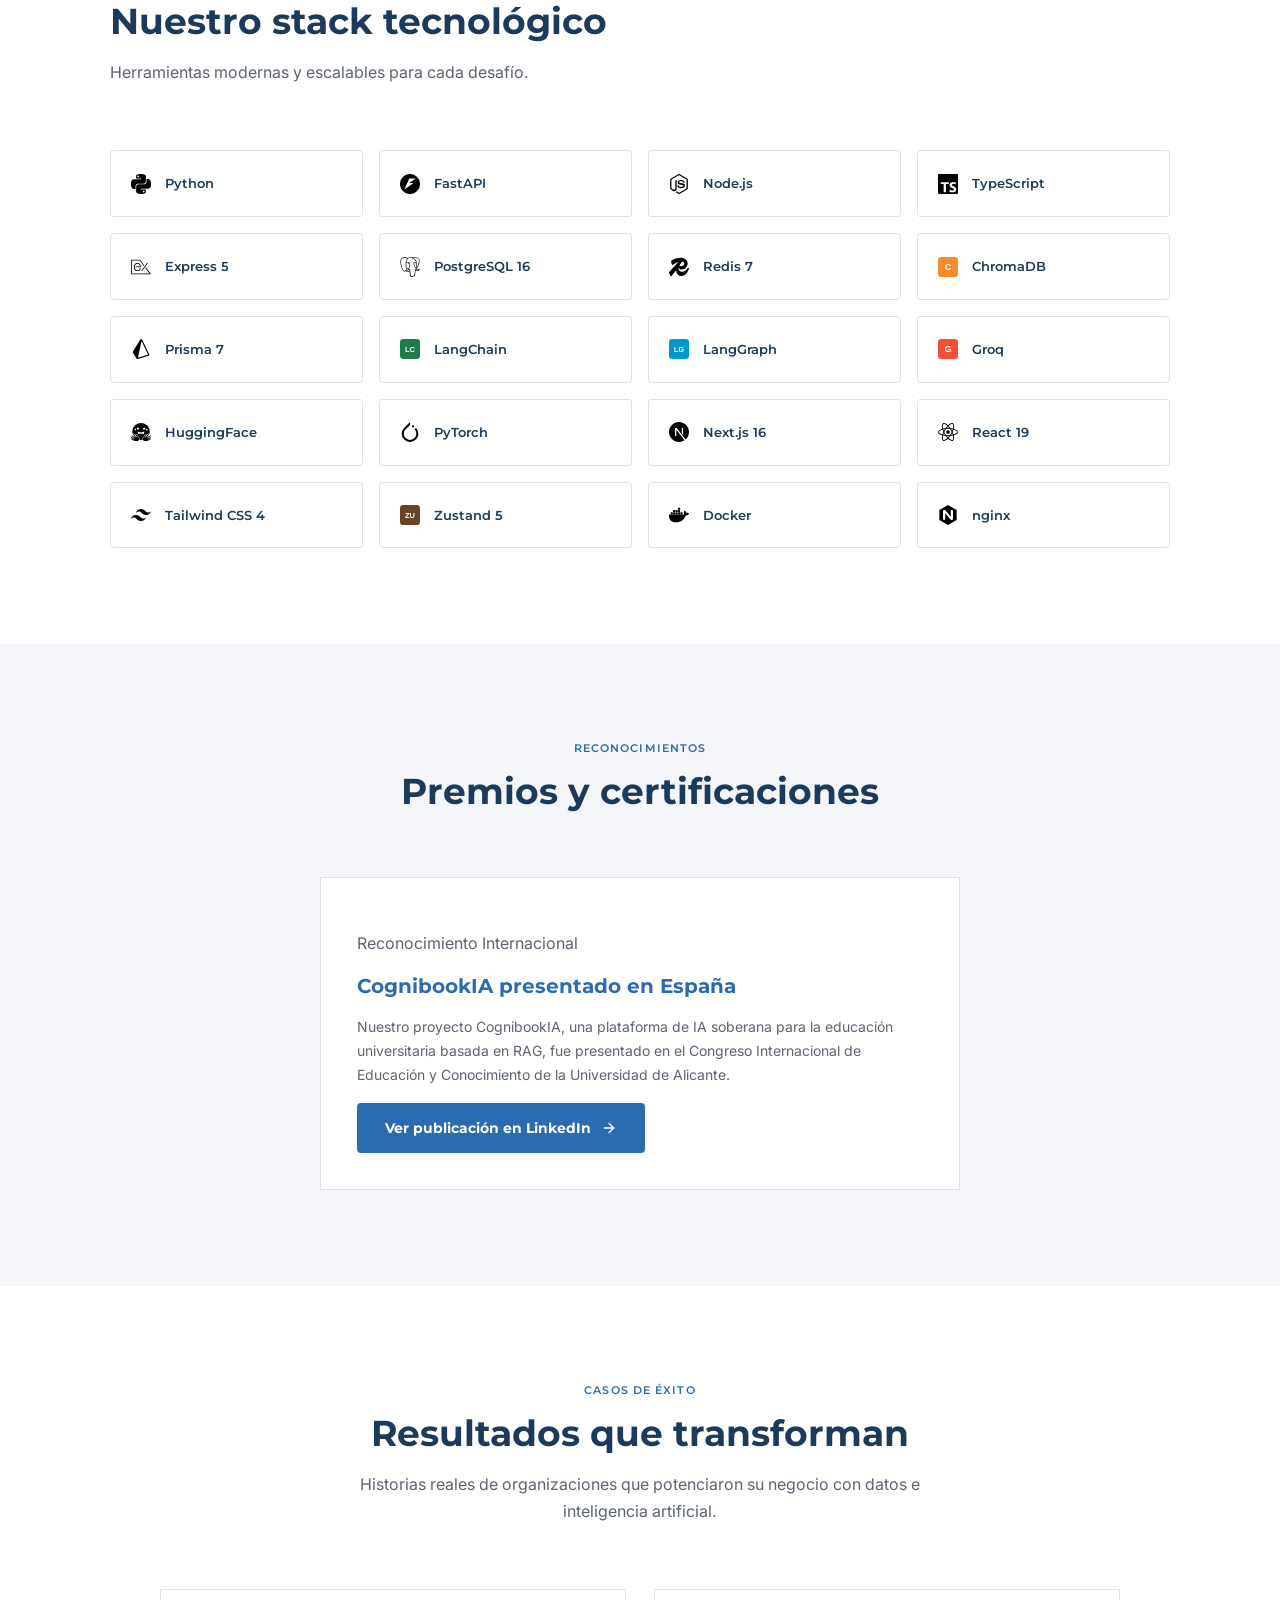
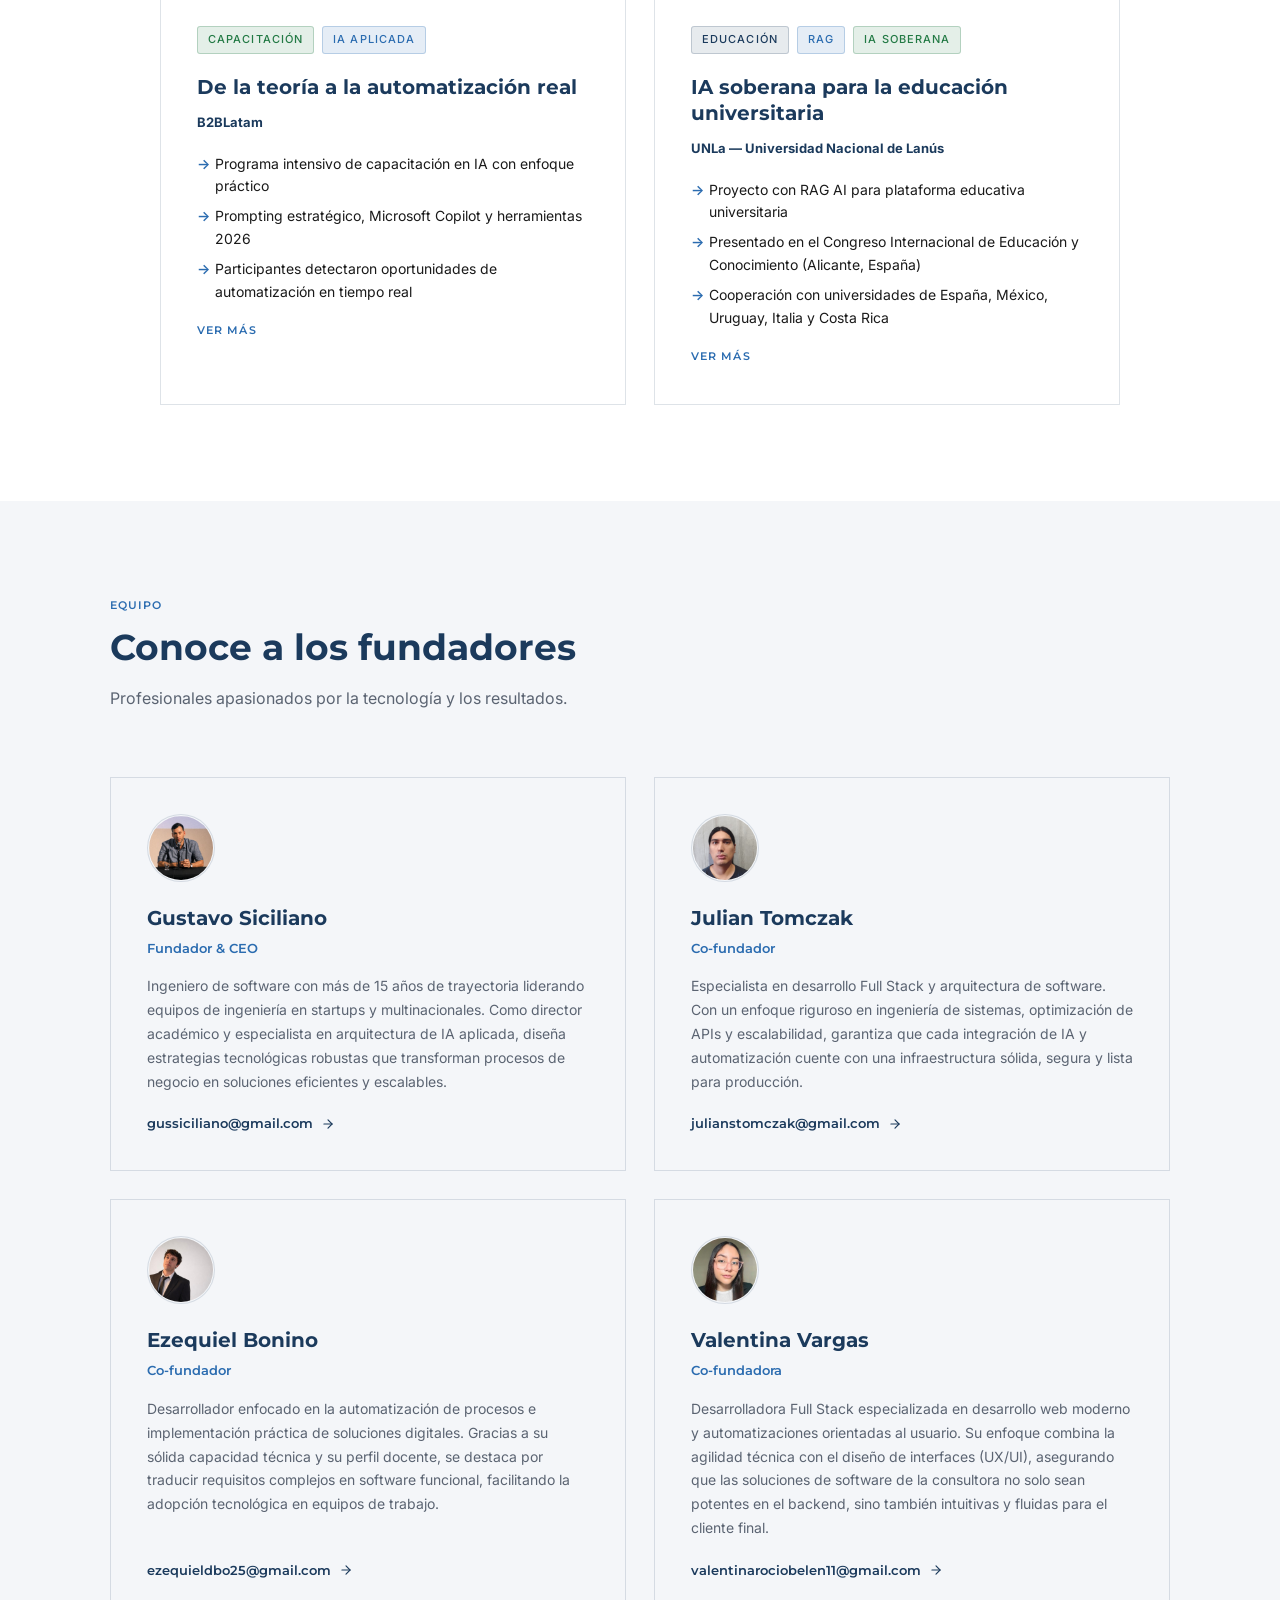
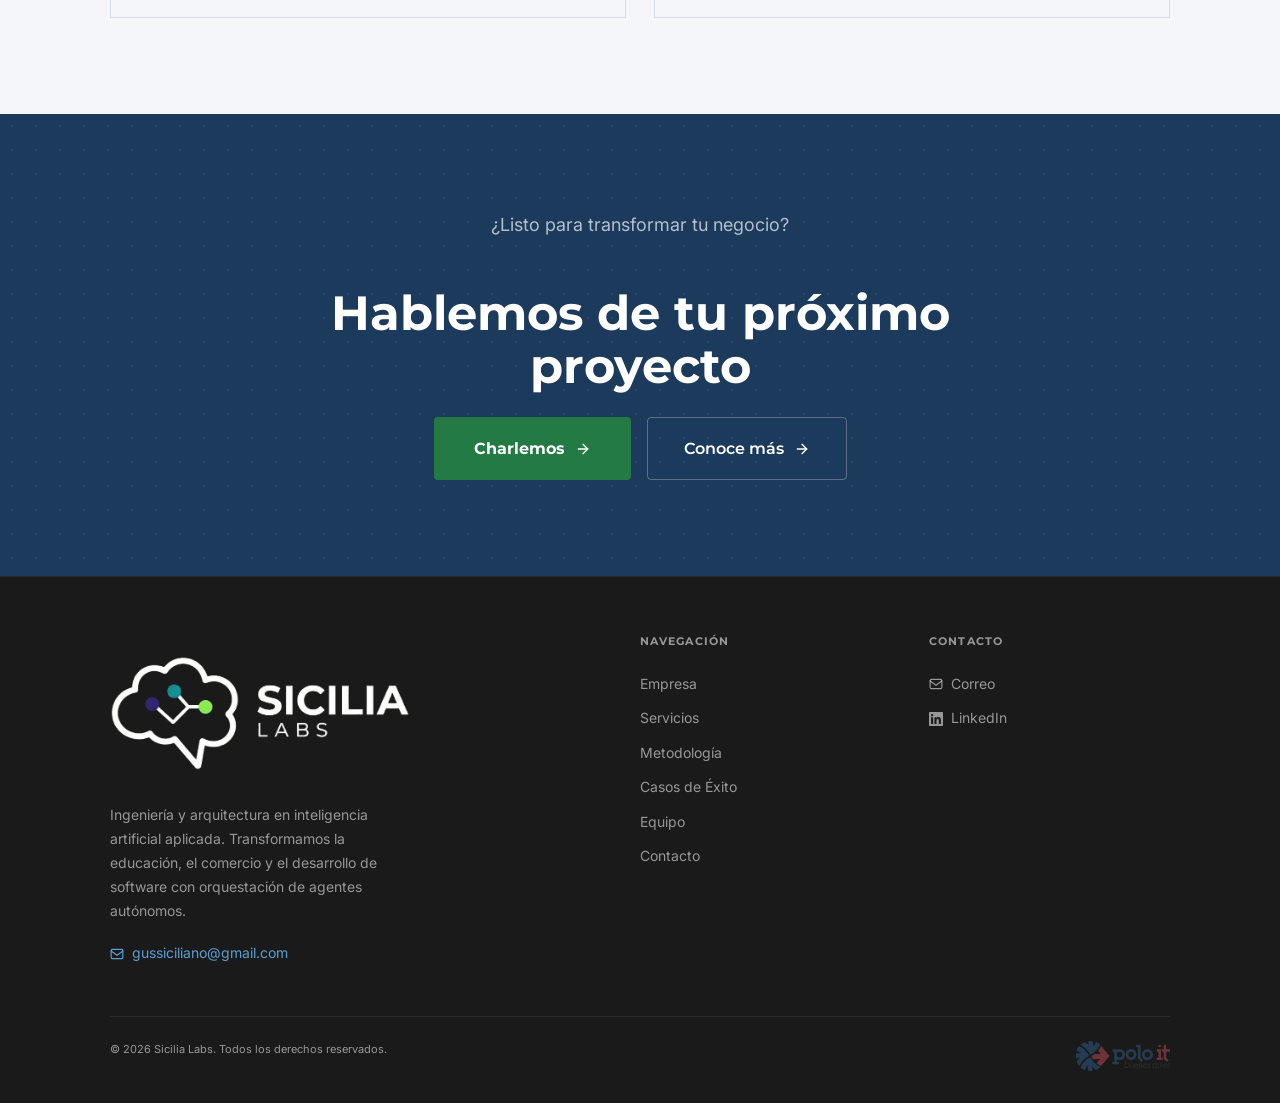
==== commit 756b784a: "Update index.html" ====
--- a/index.html
+++ b/index.html
@@ -542,8 +542,8 @@
               <h3>Julian Tomczak</h3>
               <p class="team-role">Co-fundador</p>
               <p class="team-bio">Especialista en desarrollo Full Stack y arquitectura de software. Con un enfoque riguroso en ingeniería de sistemas, optimización de APIs y escalabilidad, garantiza que cada integración de IA y automatización cuente con una infraestructura sólida, segura y lista para producción.</p>
-              <a href="mailto:julian-graff-metal@hotmail.com" class="team-link">
-                <span>julian-graff-metal@hotmail.com</span>
+              <a href="mailto:julianstomczak@gmail.com" class="team-link">
+                <span>julianstomczak@gmail.com</span>
                 <svg width="14" height="14" viewBox="0 0 24 24" fill="none" stroke="currentColor" stroke-width="2" stroke-linecap="round"><line x1="5" y1="12" x2="19" y2="12"/><polyline points="12 5 19 12 12 19"/></svg>
               </a>
             </article>
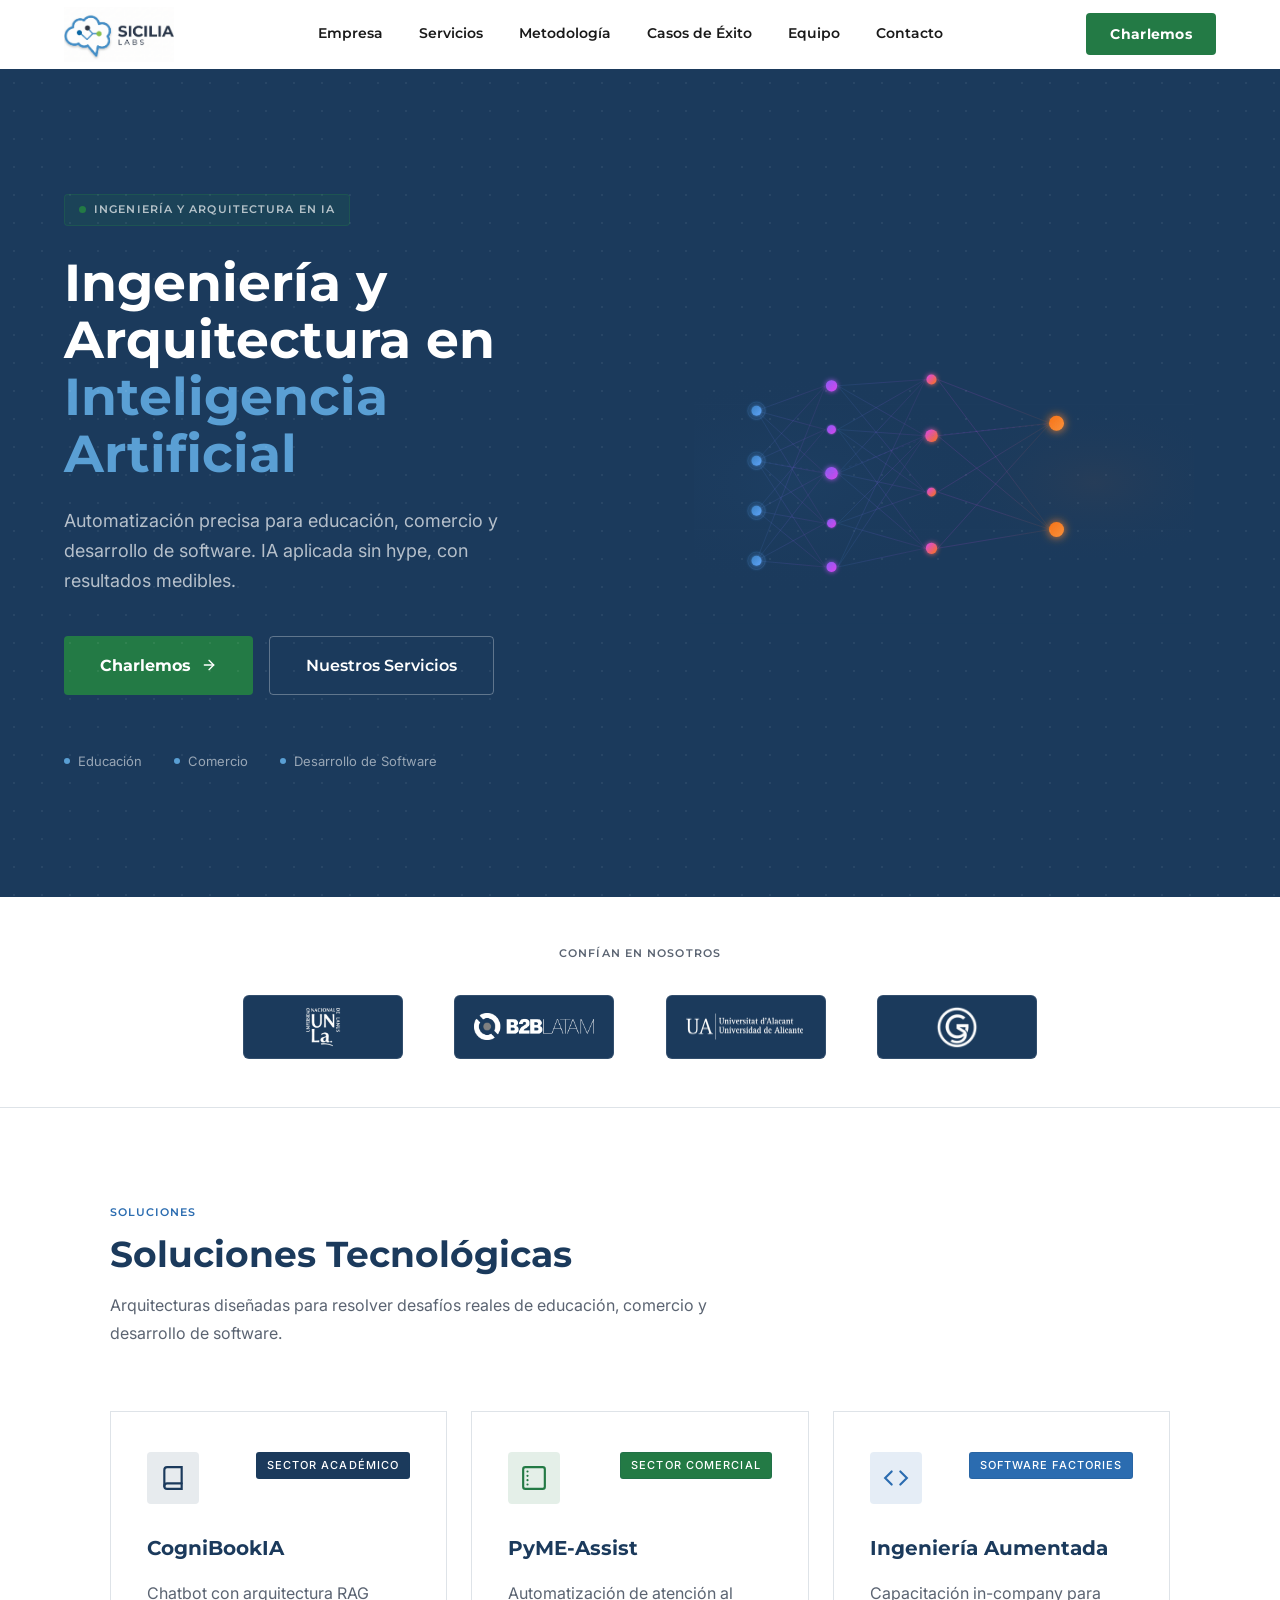
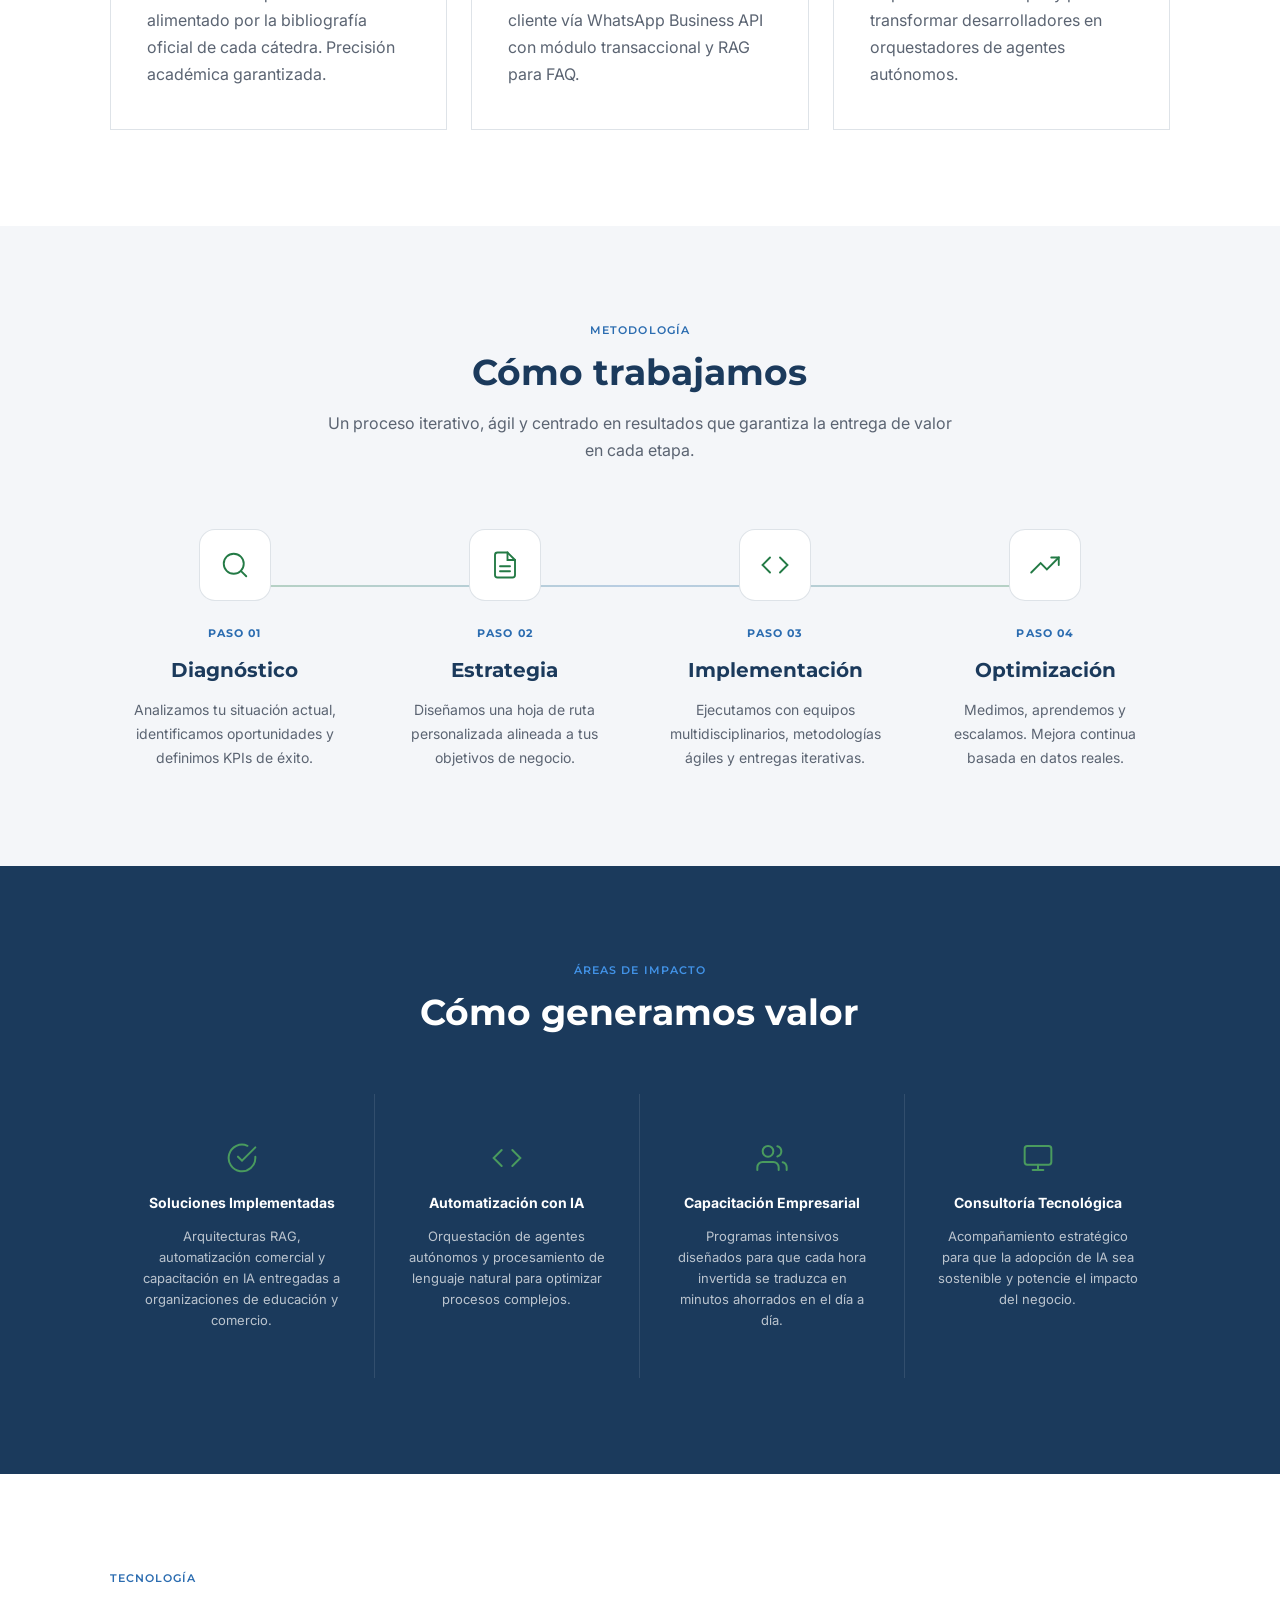
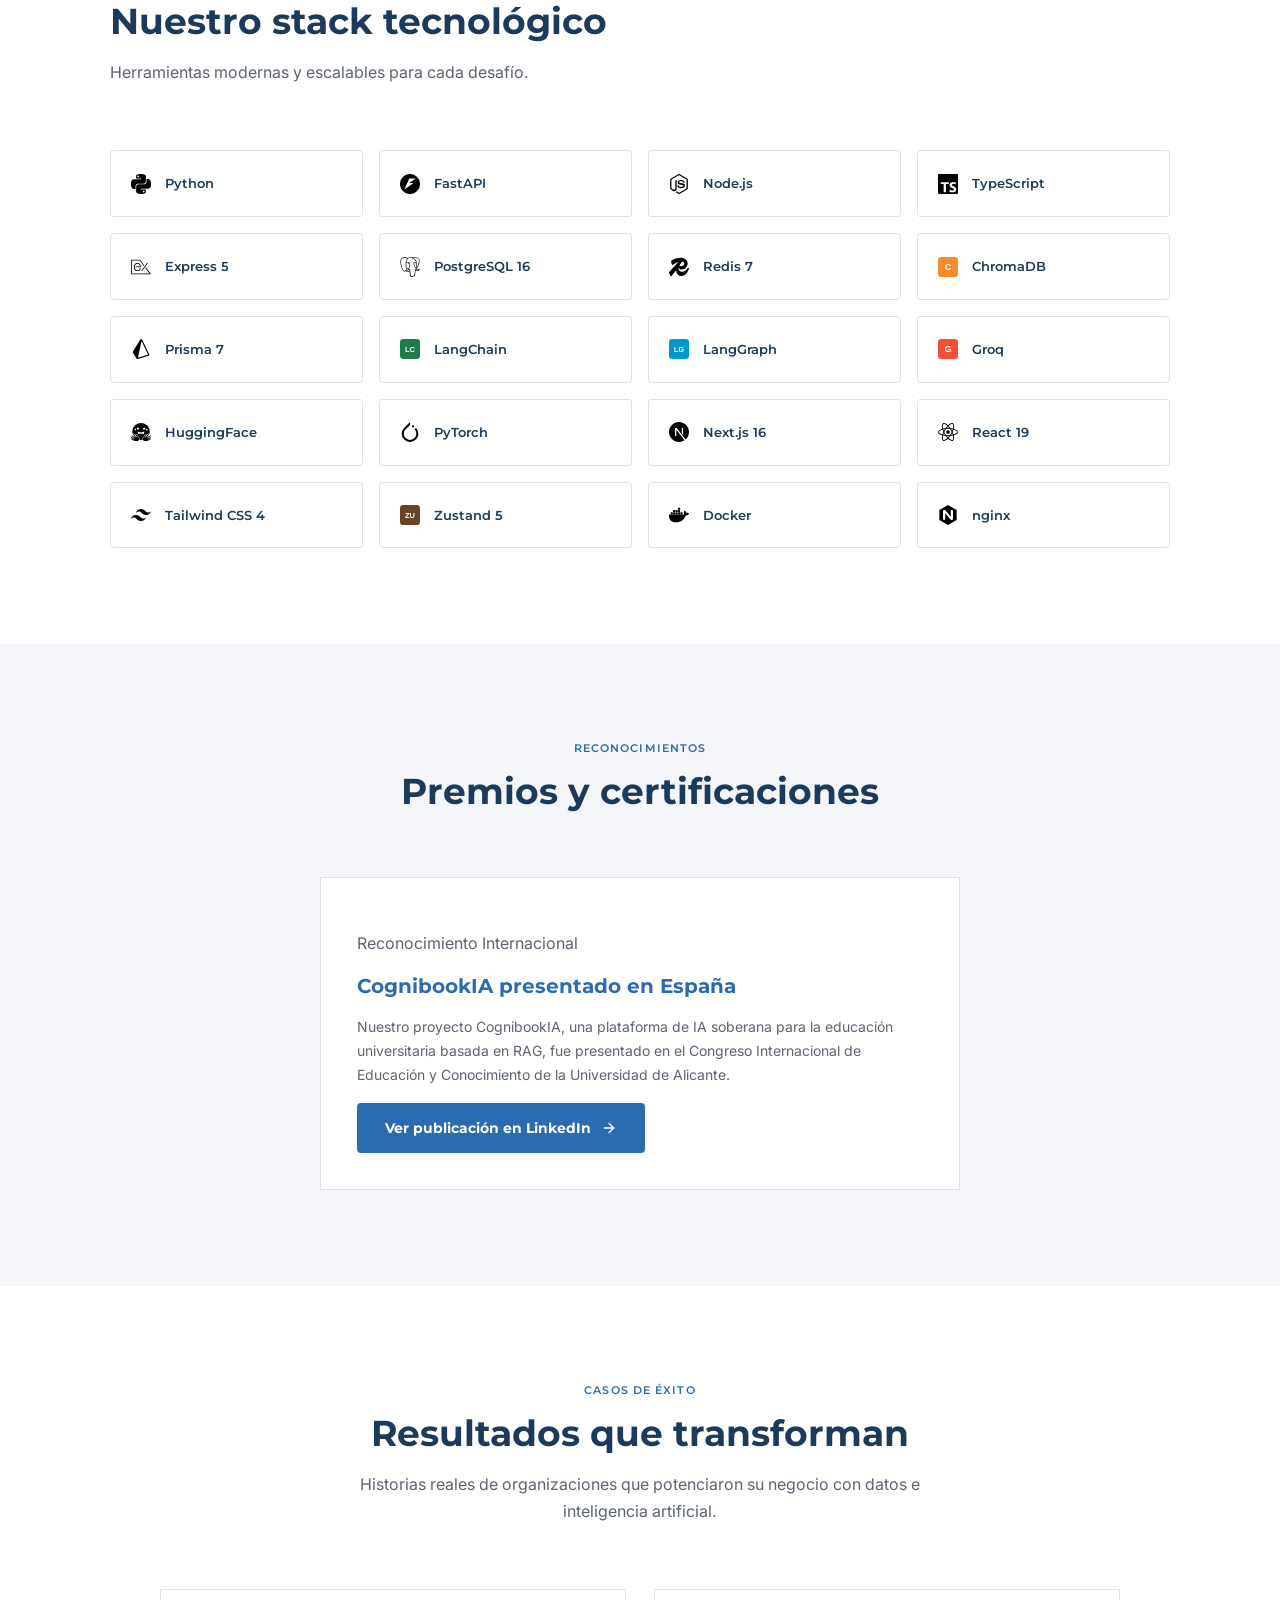
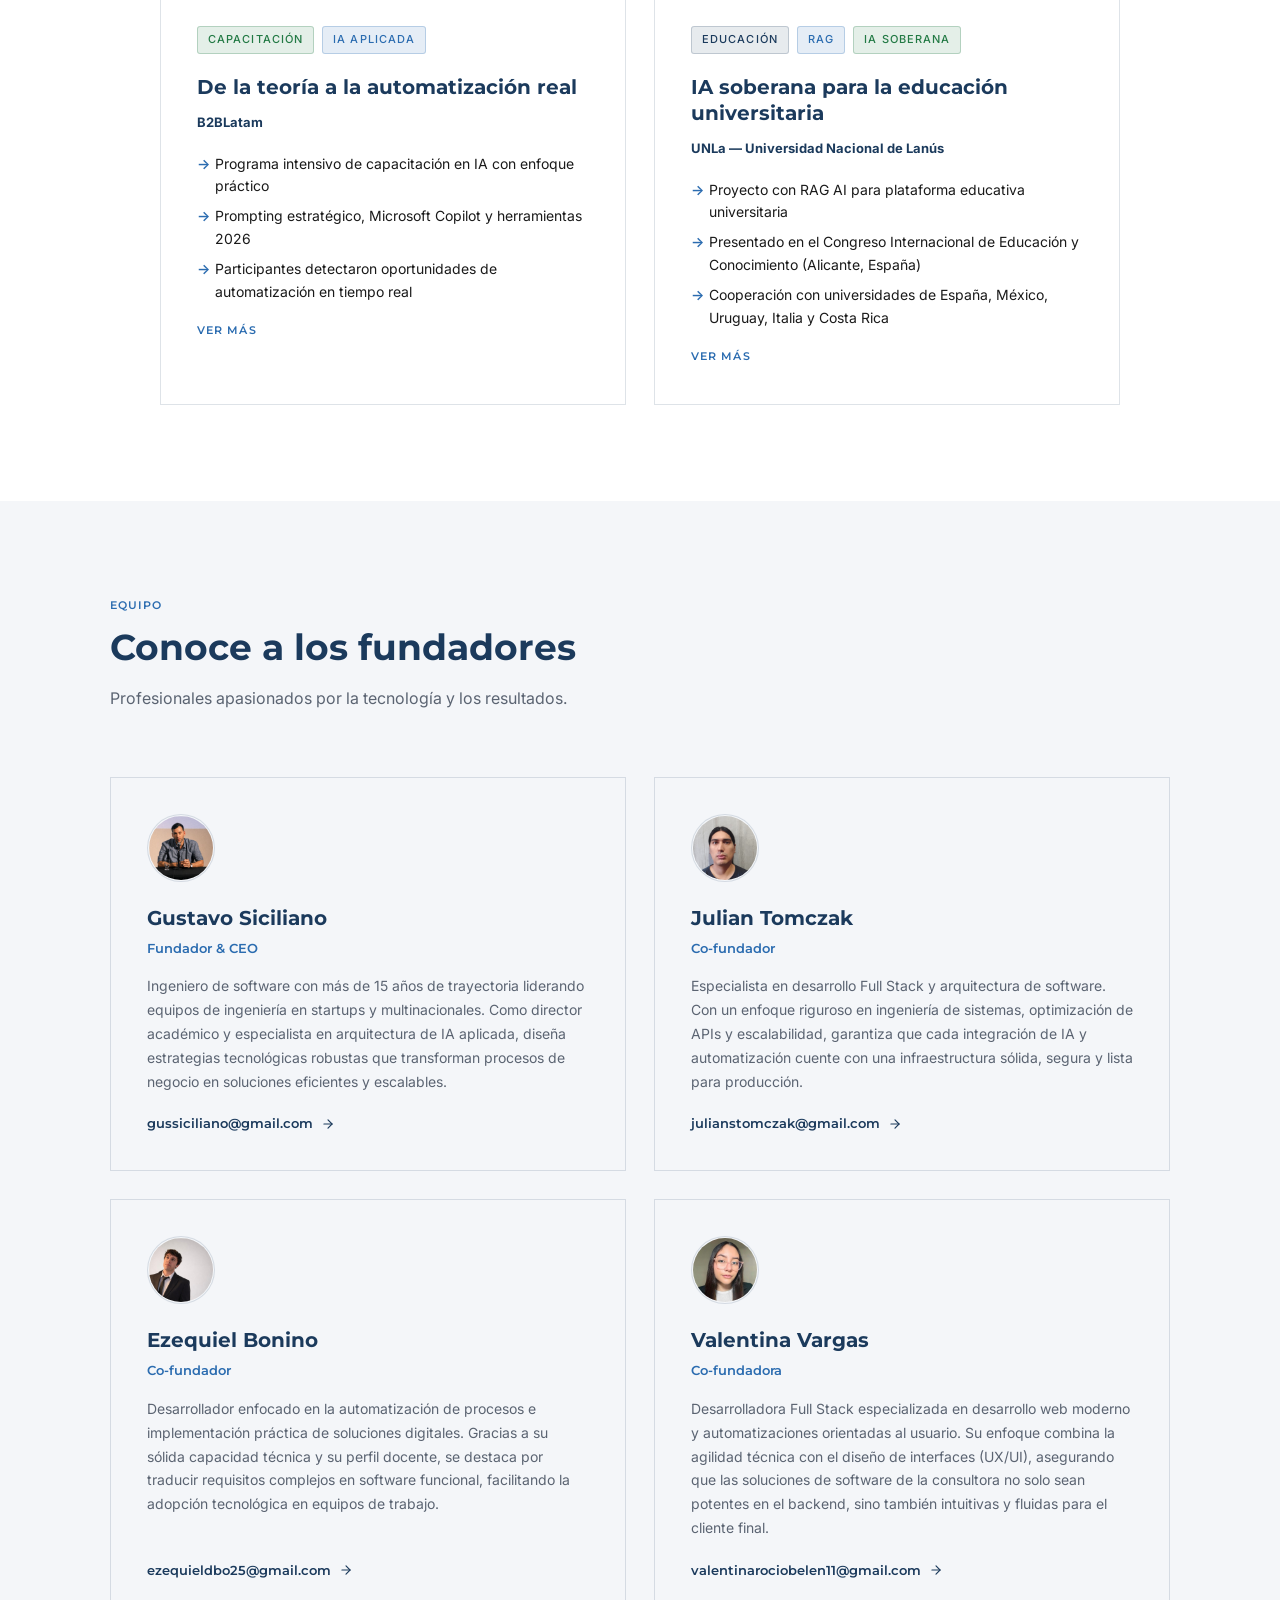
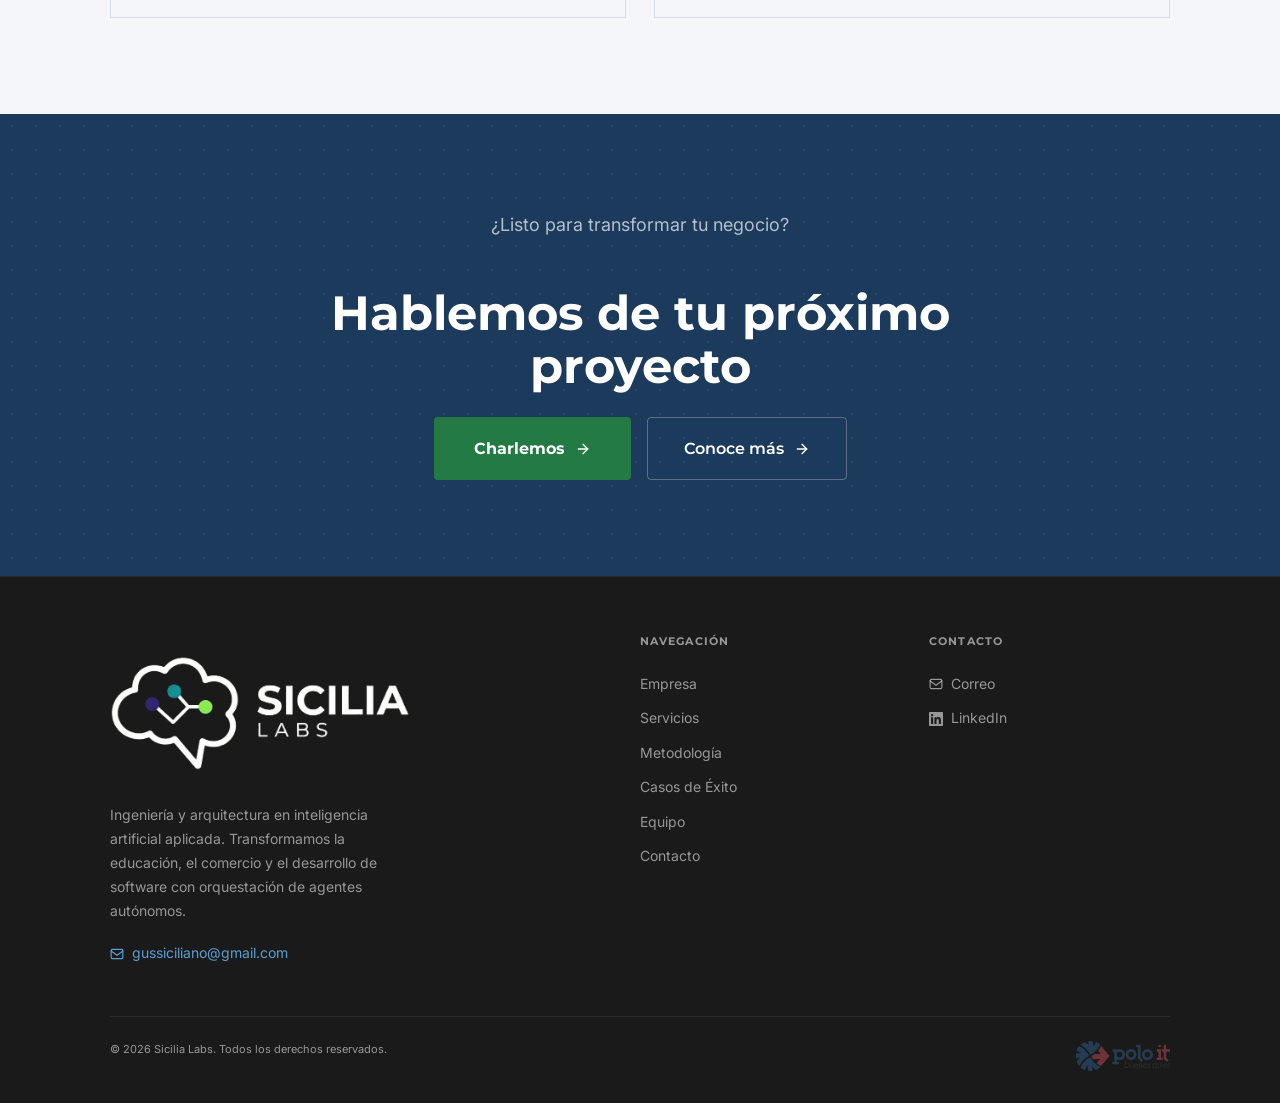
==== commit 7452d989: "add-client" ====
--- a/index.html
+++ b/index.html
@@ -33,6 +33,8 @@
   <link href="https://fonts.googleapis.com/css2?family=Inter:wght@400;500;600;700&family=Montserrat:wght@600;700&display=swap" rel="stylesheet">
 
   <link rel="stylesheet" href="assets/css/styles.css">
+
+  <script src="https://t.contentsquare.net/uxa/5be54d9fbdab2.js" defer></script>
 </head>
 <body>
 
@@ -54,7 +56,7 @@
         <a href="#contacto" class="nav-link">Contacto</a>
       </div>
 
-      <a href="mailto:gussiciliano@gmail.com" class="nav-cta">Charlemos</a>
+      <a href="https://calendly.com/gussiciliano/30min" class="nav-cta" target="_blank" rel="noopener noreferrer">Charlemos</a>
 
       <button class="nav-hamburger" aria-label="Abrir menú de navegación" aria-expanded="false">
         <svg width="26" height="26" viewBox="0 0 24 24" fill="none" stroke="currentColor" stroke-width="2" stroke-linecap="round">
@@ -72,7 +74,7 @@
       <a href="#casos-de-exito" class="nav-link" role="menuitem">Casos de Éxito</a>
       <a href="#equipo" class="nav-link" role="menuitem">Equipo</a>
       <a href="#contacto" class="nav-link" role="menuitem">Contacto</a>
-      <a href="mailto:gussiciliano@gmail.com" class="nav-cta">Charlemos</a>
+      <a href="https://calendly.com/gussiciliano/30min" class="nav-cta" target="_blank" rel="noopener noreferrer">Charlemos</a>
     </div>
   </nav>
 
@@ -92,7 +94,7 @@
               <h1>Ingeniería y Arquitectura en <span>Inteligencia Artificial</span></h1>
               <p>Automatización precisa para educación, comercio y desarrollo de software. IA aplicada sin hype, con resultados medibles.</p>
               <div class="hero-actions">
-                <a href="mailto:gussiciliano@gmail.com" class="btn-primary">
+                <a href="https://calendly.com/gussiciliano/30min" class="btn-primary" target="_blank" rel="noopener noreferrer">
                   Charlemos
                   <svg width="16" height="16" viewBox="0 0 24 24" fill="none" stroke="currentColor" stroke-width="2" stroke-linecap="round"><line x1="5" y1="12" x2="19" y2="12"/><polyline points="12 5 19 12 12 19"/></svg>
                 </a>
@@ -266,9 +268,10 @@
       <section class="clients" aria-label="Clientes">
         <p class="clients-label">Confían en nosotros</p>
         <div class="clients-list">
-          <span class="client-item"><img src="assets/img/clients/unla.png" alt="Universidad Nacional de Lanús" loading="lazy"></span>
-          <span class="client-item"><img src="assets/img/clients/b2b.webp" alt="B2BLatam" loading="lazy"></span>
-          <span class="client-item"><img src="assets/img/clients/ua.png" alt="Universidad de Alicante" loading="lazy"></span>
+          <a href="https://www.unla.edu.ar/" class="client-item" target="_blank" rel="noopener noreferrer" aria-label="Visitar sitio de Universidad Nacional de Lanús"><img src="assets/img/clients/unla.png" alt="Universidad Nacional de Lanús" loading="lazy"></a>
+          <a href="https://b2blatam.com/" class="client-item" target="_blank" rel="noopener noreferrer" aria-label="Visitar sitio de B2BLatam"><img src="assets/img/clients/b2b.webp" alt="B2BLatam" loading="lazy"></a>
+          <a href="https://www.ua.es/" class="client-item" target="_blank" rel="noopener noreferrer" aria-label="Visitar sitio de Universidad de Alicante"><img src="assets/img/clients/ua.png" alt="Universidad de Alicante" loading="lazy"></a>
+          <a href="https://www.gstuasesor.com/" class="client-item" target="_blank" rel="noopener noreferrer" aria-label="Visitar sitio de GS Tu Asesor"><img src="assets/img/clients/gs-tu-asesor.png" alt="GS Tu Asesor - Productor Asesor de Seguros" loading="lazy"></a>
         </div>
       </section>
 
@@ -581,7 +584,7 @@
           <p>¿Listo para transformar tu negocio?</p>
           <h2 id="cta-title">Hablemos de tu próximo proyecto</h2>
           <div class="cta-actions">
-            <a href="mailto:gussiciliano@gmail.com" class="btn-primary">
+            <a href="https://calendly.com/gussiciliano/30min" class="btn-primary" target="_blank" rel="noopener noreferrer">
               Charlemos
               <svg width="16" height="16" viewBox="0 0 24 24" fill="none" stroke="currentColor" stroke-width="2" stroke-linecap="round"><line x1="5" y1="12" x2="19" y2="12"/><polyline points="12 5 19 12 12 19"/></svg>
             </a>
--- a/assets/css/styles.css
+++ b/assets/css/styles.css
@@ -319,7 +319,12 @@
   background: var(--dark);
   border: 1px solid rgba(255,255,255,0.1);
   border-radius: 6px;
-  transition: opacity 0.2s;
+  transition: opacity 0.2s, border-color 0.2s;
+  text-decoration: none;
+}
+.client-item:hover {
+  opacity: 0.8;
+  border-color: rgba(255,255,255,0.3);
 }
 .client-item img {
   max-width: 120px;
